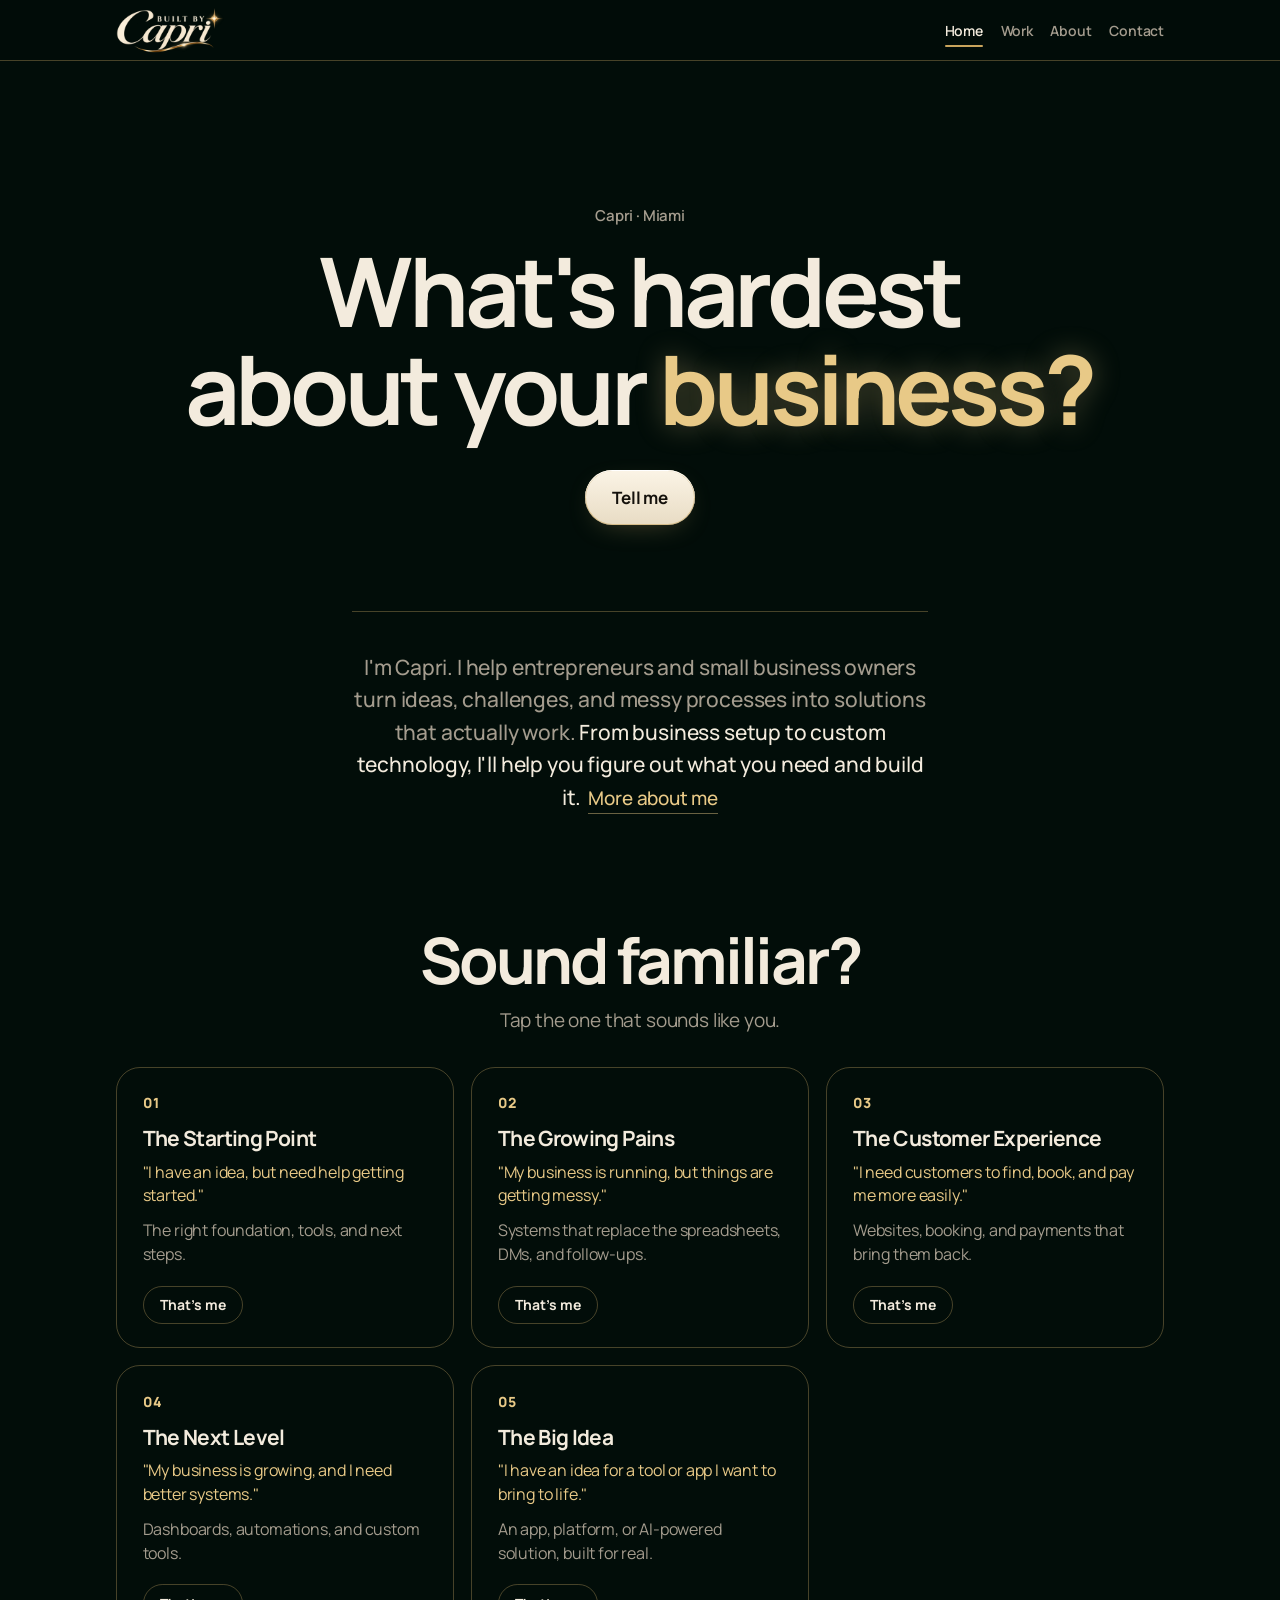
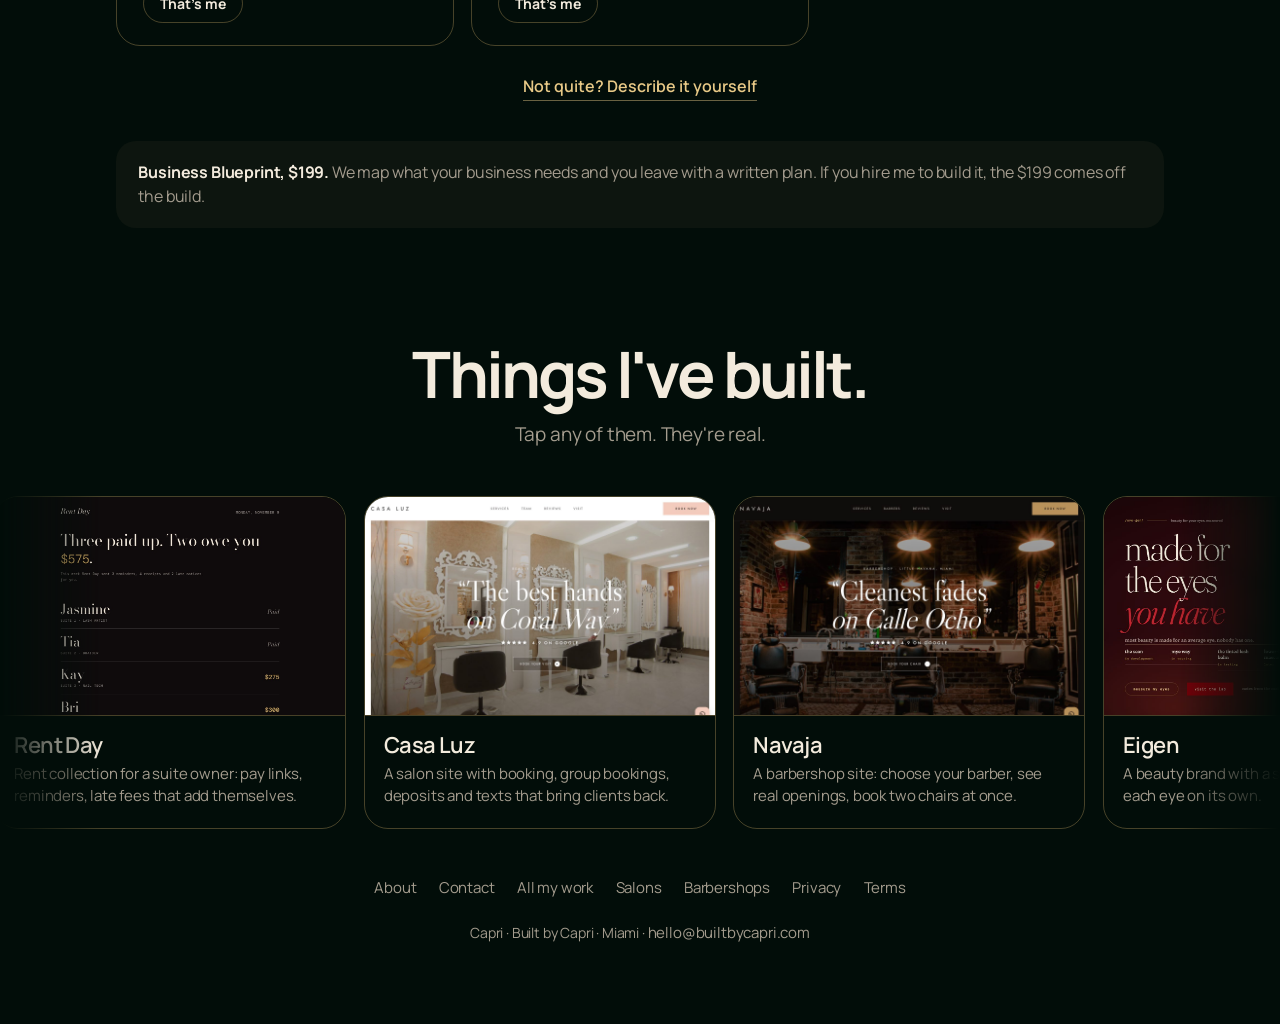
==== index.html @ 7afd90b2 "home: That's me scrolls to the plan" ====
<!doctype html>
<html lang="en">
<head>
<meta charset="utf-8">
<meta name="viewport" content="width=device-width, initial-scale=1">
<meta name="color-scheme" content="dark">
<title>Built by Capri · Websites, booking and business tools in Miami</title>
<meta name="description" content="Capri helps small businesses solve big problems, and builds the fix end to end: websites, online booking, payments and the tools behind them. Based in Miami.">
<link rel="canonical" href="https://builtbycapri.com/">
<meta property="og:type" content="website">
<meta property="og:site_name" content="Built by Capri">
<meta property="og:url" content="https://builtbycapri.com/">
<meta property="og:title" content="Built by Capri · Small business? Big problems?">
<meta property="og:description" content="Tell me what's hardest about running yours, and I'll build the thing that fixes it. Websites, booking, payments and tools, from Miami.">
<meta property="og:image" content="https://builtbycapri.com/og-emerald.png">
<meta property="og:image:width" content="1200">
<meta property="og:image:height" content="630">
<meta name="twitter:card" content="summary_large_image">
<script type="application/ld+json">
{
  "@context": "https://schema.org",
  "@type": "ProfessionalService",
  "name": "Built by Capri",
  "url": "https://builtbycapri.com/",
  "image": "https://builtbycapri.com/og-emerald.png",
  "description": "Capri helps small businesses solve big problems, and builds the fix end to end: websites, online booking, payments and the tools behind them. Based in Miami.",
  "email": "hello@builtbycapri.com",
  "areaServed": [{ "@type": "City", "name": "Miami" }, { "@type": "Country", "name": "United States" }],
  "address": { "@type": "PostalAddress", "addressLocality": "Miami", "addressRegion": "FL", "addressCountry": "US" },
  "founder": { "@type": "Person", "name": "Capri" },
  "knowsAbout": ["Website design", "Online booking", "Payments", "Business automation", "AI agents"],
  "sameAs": ["https://github.com/BuiltByCapri"]
}
</script>
<link rel="preconnect" href="https://fonts.googleapis.com">
<link rel="preconnect" href="https://fonts.gstatic.com" crossorigin>
<link rel="stylesheet" href="https://fonts.googleapis.com/css2?family=Manrope:wght@400;500;600;700;800&display=swap">
<style>
:root{
  --bg:#020D09; --card:transparent; --card2:transparent; --text:#F3EBDD; --dim:#A49C8E; --line:rgba(217,181,110,.32);
  --grad:linear-gradient(100deg,#C9A45C 0%,#E8C987 28%,#FFF4DA 50%,#E8C987 72%,#C9A45C 100%);
  --sans:"Manrope",system-ui,sans-serif;
  --ease:cubic-bezier(.16,1,.3,1);
}
*{box-sizing:border-box}
[hidden]{display:none!important}
html{background:var(--bg);scroll-behavior:smooth}
body{margin:0;background:var(--bg);color:var(--text);font:400 17px/1.5 var(--sans);letter-spacing:-.01em;overflow-x:hidden;-webkit-font-smoothing:antialiased}
.wrap{max-width:68rem;margin:0 auto;padding:0 20px}

/* Light that moves behind the hero and follows the pointer a little. */
.aura{position:fixed;inset:0;z-index:-1;pointer-events:none;overflow:hidden}
.aura i{position:absolute;width:60vmax;height:60vmax;border-radius:50%;filter:blur(90px);opacity:.38;animation:float 20s ease-in-out infinite alternate}
.aura i:nth-child(1){background:#0E6B47;left:-20vmax;top:-30vmax}
.aura i:nth-child(2){background:#1FA572;right:-25vmax;top:-10vmax;animation-delay:-7s;opacity:.22}
.aura i:nth-child(3){background:#0B4F37;left:20vmax;top:30vmax;animation-delay:-13s;opacity:.3}
@keyframes float{to{transform:translate(10vmax,8vmax) scale(1.15)}}

.top{position:sticky;top:0;z-index:10;background:rgba(2,13,9,.94);border-bottom:1px solid var(--line)}
.top .wrap{display:flex;justify-content:space-between;align-items:center;height:60px}
.brand{font:600 17px var(--sans);color:var(--text);text-decoration:none;letter-spacing:-.02em}
.brand img{display:block;height:46px;width:auto}
.mini{font:700 13px var(--sans);color:#14110C;background:#F3EBDD;padding:.4rem .9rem;border-radius:99px;text-decoration:none}

.hero{text-align:center;padding:clamp(4rem,14vw,9rem) 0 3rem}
.hero .eyebrow{font:600 15px var(--sans);color:var(--dim);margin:0 0 1rem}
.hero h1{font:700 clamp(44px,9vw,96px)/1.02 var(--sans);letter-spacing:-.045em;margin:0}
.grad{background:var(--grad);background-size:200% 100%;-webkit-background-clip:text;background-clip:text;color:transparent;animation:sheen 6s linear infinite}
@keyframes sheen{to{background-position:200% 0}}
.swap{display:inline-block;text-align:left;white-space:nowrap;vertical-align:bottom}
.swap span{display:inline-block;color:#E8C987;text-shadow:0 0 28px rgba(232,201,135,.35);animation:up .6s var(--ease) both}
.swap span.out{animation:away .35s ease both}
@keyframes up{from{opacity:0;transform:translateY(.35em)}}
@keyframes away{to{opacity:0;transform:translateY(-.3em)}}
.hero .lead{font:500 clamp(19px,2.6vw,24px)/1.4 var(--sans);color:var(--dim);max-width:36rem;margin:1.6rem auto 0;letter-spacing:-.015em}
.hero .lead b{color:var(--text);font-weight:600}

.ask{position:relative;max-width:44rem;margin:0 auto 4rem;background:var(--card);border:1px solid var(--line);border-radius:28px;padding:clamp(1.3rem,4vw,2.2rem);overflow:hidden}
.ask::before{content:"";position:absolute;inset:-1px;border-radius:28px;padding:1px;background:linear-gradient(180deg,rgba(217,181,110,.55),rgba(217,181,110,.05));-webkit-mask:linear-gradient(#000 0 0) content-box,linear-gradient(#000 0 0);-webkit-mask-composite:xor;mask-composite:exclude;opacity:.55;pointer-events:none}
.ask label{display:block;font:600 15px var(--sans);margin:0 0 .6rem}
textarea,input{width:100%;font:400 18px/1.45 var(--sans);color:var(--text);background:transparent;border:1px solid var(--line);border-radius:16px;padding:1rem 1.1rem;transition:border-color .25s,box-shadow .25s;letter-spacing:-.01em}
textarea{min-height:9rem;resize:vertical}
textarea::placeholder,input::placeholder{color:#5E625F}
textarea:focus,input:focus{outline:none;border-color:rgba(217,181,110,.6);box-shadow:0 0 0 4px rgba(217,181,110,.1)}
.two{display:grid;grid-template-columns:1fr 1fr;gap:.8rem;margin-top:.8rem}
.stage{width:100%;margin-top:.8rem;font:400 18px/1.45 var(--sans);color:var(--text);background:transparent;border:1px solid var(--line);border-radius:16px;padding:1rem 1.1rem;-webkit-appearance:none;appearance:none;background-image:linear-gradient(45deg,transparent 50%,#C9A45C 50%),linear-gradient(135deg,#C9A45C 50%,transparent 50%);background-position:calc(100% - 22px) 52%,calc(100% - 16px) 52%;background-size:6px 6px;background-repeat:no-repeat}
.stage:invalid,.stage.blank{color:#5E625F}
.stage option{background:#06140F;color:var(--text)}
.stage:focus{outline:none;border-color:rgba(217,181,110,.6);box-shadow:0 0 0 4px rgba(217,181,110,.1)}
.send{margin-top:1.2rem;display:flex;align-items:center;gap:1rem;flex-wrap:wrap}
.btn{position:relative;overflow:hidden;font:700 17px var(--sans);background:linear-gradient(180deg,#FBF4E6,#E8DCC4);color:#14110C;border:0;border-radius:99px;padding:1rem 1.7rem;cursor:pointer;text-decoration:none;display:inline-block;box-shadow:inset 0 1px 0 #fff,inset 0 0 0 1px rgba(201,164,92,.55),0 8px 30px -14px rgba(217,181,110,.45);transition:transform .3s var(--ease),box-shadow .3s}
.btn::after{content:"";position:absolute;top:0;bottom:0;width:40%;left:-60%;background:linear-gradient(100deg,transparent,rgba(255,255,255,.9),transparent);transform:skewX(-20deg);animation:glint 3.6s ease-in-out infinite}
@keyframes glint{0%,60%{left:-60%}100%{left:130%}}
.btn:hover{transform:scale(1.04);box-shadow:inset 0 1px 0 #fff,inset 0 0 0 1px rgba(201,164,92,.7),0 14px 44px -12px rgba(217,181,110,.6)}
.send small{color:var(--dim);font-size:14px}
.thanks{display:none}
.thanks.on{display:block;animation:up .7s var(--ease) both}
.thanks h2{font:700 clamp(32px,5vw,48px)/1.05 var(--sans);letter-spacing:-.04em;margin:0 0 .7rem}
.thanks p{margin:0 0 1.5rem;color:var(--dim)}

.sec{text-align:center;margin:0 0 2rem}
.sec h2{font:700 clamp(36px,6vw,64px)/1.05 var(--sans);letter-spacing:-.045em;margin:0}
.sec p{color:var(--dim);margin:.8rem 0 0;font-size:19px}

.reel{overflow-x:auto;overflow-y:hidden;padding:1rem 0 2rem;scrollbar-width:none;cursor:grab;-webkit-overflow-scrolling:touch;mask-image:linear-gradient(90deg,transparent,#000 8%,#000 92%,transparent)}
.reel::-webkit-scrollbar{display:none}
.reel.dragging{cursor:grabbing}
.reel.dragging .w{pointer-events:none}
.track{display:flex;gap:1.1rem;width:max-content;padding:0 20px}
.w img{-webkit-user-drag:none;user-select:none}
.w{--mx:50%;--my:50%;position:relative;width:min(80vw,22rem);flex:none;text-decoration:none;color:inherit;background:var(--card2);border:1px solid var(--line);border-radius:24px;overflow:hidden;transition:transform .5s var(--ease)}
.w::after{content:"";position:absolute;inset:0;background:radial-gradient(240px circle at var(--mx) var(--my),rgba(217,181,110,.14),transparent 60%);opacity:0;transition:opacity .3s;pointer-events:none}
@media (hover:hover){.w:hover{transform:scale(1.03)}.w:hover::after{opacity:1}}
.w img{display:block;border-bottom:1px solid var(--line);width:100%;aspect-ratio:16/10;object-fit:cover;object-position:top;background:rgba(0,0,0,.25)}
.w div{padding:1.1rem 1.2rem 1.3rem}
.w h3{font:600 22px/1.15 var(--sans);letter-spacing:-.025em;margin:0 0 .3rem}
.w p{margin:0;font-size:15px;color:var(--dim);line-height:1.45}

.what{text-align:center;color:var(--dim);font-size:17px;max-width:36rem;margin:1rem auto 0}
.svc{margin:7rem 0 0;scroll-margin-top:84px}
#plan,#sheet{scroll-margin-top:84px}
.grid{display:grid;grid-template-columns:1fr 1fr;gap:1.1rem}
.s{border:1px solid var(--line);border-radius:24px;padding:1.6rem 1.6rem 1.4rem;display:flex;flex-direction:column}
.s h3{font:700 26px/1.1 var(--sans);letter-spacing:-.03em;margin:0}
.s .tag{color:#E8C987;margin:.4rem 0 1.1rem;font-size:16px}
.s ul{list-style:none;margin:0 0 1.4rem;padding:0;color:var(--dim);font-size:16px}
.s li{padding:.32rem 0 .32rem 1.1rem;position:relative}
.s li::before{content:"";position:absolute;left:0;top:.95em;width:5px;height:5px;border-radius:50%;background:#C9A45C}
.s dl{margin:auto 0 0;border-top:1px solid var(--line);padding-top:1rem}
.s dl div{display:flex;justify-content:space-between;gap:1rem;padding:.2rem 0}
.s dt{color:var(--dim);font-size:15px}
.s dd{margin:0;font-weight:700;color:var(--text);white-space:nowrap}
.extra{display:grid;grid-template-columns:1fr;gap:1.1rem;margin-top:1.1rem}
.extra p{margin:0;color:var(--dim);font-size:16px;padding:1.2rem 1.4rem;border-radius:20px;background:rgba(217,181,110,.05)}
.extra b{color:var(--text)}
.s{transition:border-color .5s,box-shadow .5s,transform .5s var(--ease)}
.s.lit{border-color:rgba(232,201,135,.85);box-shadow:0 0 0 1px rgba(232,201,135,.35),0 18px 60px -30px rgba(232,201,135,.55)}

.plan{display:grid;grid-template-columns:1fr;gap:1.1rem;align-items:start;max-width:38rem;margin:1.4rem auto 0}
.plan.both{grid-template-columns:1.15fr 1fr;max-width:none}
.diy{display:block;margin:1.6rem auto 0;font:600 16px var(--sans);color:#E8C987;background:none;border:0;border-bottom:1px solid rgba(232,201,135,.45);padding:.2rem 0;cursor:pointer}
.diy[hidden]{display:none}
.pick-h{margin:0 0 .9rem;color:var(--dim);font-size:15px}
.sheet{animation:up .5s var(--ease) both}
.pick{border:1px solid var(--line);border-radius:24px;padding:1.4rem}
.chips{display:flex;flex-wrap:wrap;gap:.55rem}
.chip{font:500 15px/1.3 var(--sans);color:var(--text);background:transparent;border:1px solid var(--line);border-radius:99px;padding:.6rem 1rem;cursor:pointer;text-align:left;transition:background .25s,border-color .25s,color .25s,transform .3s var(--ease)}
.chip:active{transform:scale(.95)}
@media (hover:hover){.chip:hover{border-color:rgba(232,201,135,.7)}}
.chip.on{background:linear-gradient(180deg,#FBF4E6,#E8DCC4);color:#14110C;border-color:transparent;animation:pop .45s var(--ease)}
.chip.own-chip{border-style:dashed}
.chip.own-chip.on{border-style:solid}
@keyframes pop{40%{transform:scale(1.08)}}
.own{display:flex;gap:.5rem;margin-top:1.1rem}
.own input{flex:1;font-size:16px;padding:.8rem 1rem;border-radius:99px}
.own button{font:700 15px var(--sans);color:#14110C;background:#E8C987;border:0;border-radius:99px;padding:0 1.2rem;cursor:pointer}
.sheet{position:sticky;top:72px;border:1px solid rgba(232,201,135,.55);border-radius:24px;padding:1.4rem 1.4rem 1.5rem;background:rgba(217,181,110,.04)}
.sheet-h{font:700 13px var(--sans);letter-spacing:.12em;text-transform:uppercase;color:#E8C987;margin:0 0 .8rem}
#rows{list-style:none;margin:0;padding:0;min-height:3rem}
#rows li{display:flex;justify-content:space-between;gap:1rem;padding:.65rem 0;border-bottom:1px solid rgba(217,181,110,.16);animation:slide .5s var(--ease) both}
#rows li span{color:var(--text);font-size:16px}
#rows li small{display:block;color:var(--dim);font-size:13px;margin-top:.1rem}
#rows li b{white-space:nowrap;font-weight:700}
#rows li b s{color:var(--dim);font-weight:500;margin-right:.45rem}
.deal{display:inline-block;margin-left:.5rem;font:800 10px var(--sans);letter-spacing:.1em;text-transform:uppercase;font-style:normal;color:#14110C;background:#E8C987;border-radius:99px;padding:.2rem .5rem;vertical-align:2px}
#rows li.empty{color:var(--dim);border:0;font-size:15px;animation:none}
@keyframes slide{from{opacity:0;transform:translateX(16px)}}
.total{display:flex;justify-content:space-between;align-items:baseline;margin:1.1rem 0 .3rem}
.total span{color:var(--dim)}
.total b{font:800 clamp(34px,5vw,46px)/1 var(--sans);letter-spacing:-.04em;color:#E8C987;text-shadow:0 0 28px rgba(232,201,135,.3)}
.care{color:var(--dim);font-size:14px;margin:0 0 .5rem;min-height:1.2em}
.fine{color:#7E7A70;font-size:13px;line-height:1.45;margin:0 0 1.2rem}
.total span{max-width:9rem;line-height:1.3}
.sheet .btn{width:100%}
.sheet .btn:disabled{opacity:.35;cursor:default;transform:none}
.sheet .btn:disabled::after{display:none}
.kicker{font:700 13px var(--sans);letter-spacing:.14em;text-transform:uppercase;color:#E8C987;margin:0 0 .9rem}
.sheet .ask{border:0;border-radius:0;padding:0;margin:1.2rem 0 0;background:none;max-width:none;overflow:visible;animation:up .6s var(--ease) both}
.sheet .ask::before{display:none}
.sheet .ask input,.sheet .ask .stage,.sheet .ask textarea{font-size:16px;padding:.8rem 1rem;border-radius:14px}
.sheet .ask .two{margin-top:.6rem}
.sheet .ask .stage{margin-top:.6rem}
.sheet .ask textarea{min-height:5rem;margin-top:.6rem}
.sheet .ask .btn{width:100%;margin-top:1rem}
.sheet .ask small{display:block;text-align:center;color:var(--dim);font-size:13px;margin-top:.6rem}
.ask-h{font:600 16px var(--sans);margin:0}
.sheet .thanks h2{font-size:clamp(28px,4vw,36px)}
.sheet .thanks .btn{width:auto}
.grid{grid-template-columns:repeat(auto-fit,minmax(17rem,1fr))}
.s .n{font:800 14px var(--sans);letter-spacing:.1em;color:#E8C987;margin-bottom:.8rem}
.s h3{font-size:21px;line-height:1.25;margin:0 0 .6rem}
.s > p{margin:0;color:var(--dim);font-size:16px}
@media (max-width:760px){.grid,.extra,.plan,.plan.both{grid-template-columns:1fr}.sheet{position:static}}
/* Nav */
.topnav{gap:1.3rem}
.topnav a{position:relative;padding:.3rem 0}
.topnav a[aria-current]{color:var(--text)!important}
.topnav a[aria-current]::after{content:"";position:absolute;left:0;right:0;bottom:-.15rem;height:2px;border-radius:2px;background:#C9A45C}
@media (max-width:560px){.topnav{gap:1rem}.topnav a[href="/"]{display:none}}

/* Situation cards */
.s .q{color:#E8C987;font-size:16px;line-height:1.45;margin:0 0 .7rem}
.me-btn{margin-top:auto;align-self:flex-start;font:700 14px var(--sans);color:var(--text);background:transparent;border:1px solid var(--line);border-radius:99px;padding:.55rem 1rem;cursor:pointer;transition:background .25s,color .25s,border-color .25s}
.s > p:not(.q){margin-bottom:1.2rem}
@media (hover:hover){.me-btn:hover{border-color:rgba(232,201,135,.75)}}
.s.lit .me-btn{background:linear-gradient(180deg,#FBF4E6,#E8DCC4);color:#14110C;border-color:transparent}
.s.lit .me-btn::before{content:"\2713  "}
@media (max-width:760px){
}

/* Phones: a tight stack */
@media (max-width:760px){
  #cards{gap:.6rem}
  #cards .s{padding:1rem 1.1rem;border-radius:18px;display:grid;grid-template-columns:auto 1fr;column-gap:.7rem;align-items:baseline}
  #cards .s .n{margin:0;font-size:12px}
  #cards .s h3{font-size:18px;margin:0}
  #cards .s .q{grid-column:1/-1;font-size:15px;margin:.4rem 0 .2rem}
  #cards .s > p:not(.q){grid-column:1/-1;font-size:14px;margin:0 0 .7rem}
  #cards .me-btn{grid-column:1/-1;justify-self:start;font-size:13px;padding:.4rem .85rem}
}


/* Phones: three projects stacked instead of the moving reel */
.mwork{display:none}
@media (max-width:760px){
  .reel,.built{display:none}
  .mwork{display:none}
  .extra{margin-bottom:3rem}
  .mw{display:grid;grid-template-columns:96px 1fr;gap:.9rem;align-items:center;text-decoration:none;color:inherit;border:1px solid var(--line);border-radius:18px;padding:.6rem}
  .mw img{width:96px;height:72px;object-fit:cover;object-position:top;border-radius:12px;display:block}
  .mw h3{font:700 17px var(--sans);margin:0 0 .15rem}
  .mw p{margin:0;color:var(--dim);font-size:14px;line-height:1.4}
  .allwork{justify-self:center;margin-top:.6rem;color:#E8C987;text-decoration:none;font-weight:600;border-bottom:1px solid rgba(232,201,135,.45)}
}

/* Mobile: the plan follows you */
.planbar{position:fixed;left:20px;right:20px;bottom:calc(20px + env(safe-area-inset-bottom));z-index:20;display:flex;align-items:center;gap:.8rem;padding:.75rem .8rem .75rem 1.3rem;border-radius:99px;text-decoration:none;color:#14110C;background:linear-gradient(180deg,#FBF4E6,#E8DCC4);box-shadow:0 12px 40px -10px rgba(0,0,0,.7),0 0 0 1px rgba(201,164,92,.6);animation:up .45s var(--ease) both}
.planbar span{font:600 14px var(--sans)}
.planbar b{font:800 18px var(--sans);margin-left:auto}
.planbar em{font:700 13px var(--sans);font-style:normal;background:#14110C;color:#F3EBDD;border-radius:99px;padding:.35rem .8rem}
@media (min-width:761px){.planbar{display:none!important}}
@media (max-width:760px){.foot{padding-bottom:7rem}}

.me{text-align:center;font:500 clamp(18px,2.2vw,21px)/1.55 var(--sans);color:var(--dim);max-width:36rem;margin:2rem auto 0;padding-top:2.4rem;border-top:1px solid var(--line)}
.me span{color:var(--text)}
.me .more{display:inline-block;margin-left:.2rem;color:#E8C987;text-decoration:none;border-bottom:1px solid rgba(232,201,135,.45);font-size:.9em}
.hero-cta{margin-top:2rem}
.topnav{display:flex;align-items:center;gap:1.1rem}
.topnav a:not(.mini){color:var(--dim);text-decoration:none;font:600 14px var(--sans)}
@media (hover:hover){.topnav a:not(.mini):hover{color:#E8C987}}
.built{margin-top:7rem}
.close{text-align:center;padding:7rem 0 3rem}
.foot{text-align:center;padding:1rem 0 5rem}
.close .big{font:700 clamp(40px,8vw,88px)/1.02 var(--sans);letter-spacing:-.05em;margin:0 0 1.4rem}
.close .sub{font:500 clamp(19px,2.4vw,22px)/1.45 var(--sans);color:var(--dim);max-width:30rem;margin:0 auto 2.2rem}
.links{display:flex;gap:1.4rem;justify-content:center;flex-wrap:wrap;margin-top:0}
.links a,.foot small a{color:var(--dim);text-decoration:none;font-size:15px}
.links a:hover,.foot small a:hover{color:#E8C987}
.foot small{display:block;color:var(--dim);margin-top:1.4rem;font-size:14px}

/* Things fade up as you reach them. */
.reveal{opacity:0;transform:translateY(40px) scale(.98);transition:opacity 1s var(--ease),transform 1s var(--ease)}
.reveal.seen{opacity:1;transform:none}

@media (max-width:560px){.two{grid-template-columns:1fr}.swap{text-align:center}}
@media (prefers-reduced-motion:reduce){*{animation:none!important;transition:none!important}.reveal{opacity:1;transform:none}}
</style>
<script defer src="/_vercel/insights/script.js"></script>
</head>
<body>
<div class="aura" aria-hidden="true"><i></i><i></i><i></i></div>

<header class="top"><div class="wrap">
  <a class="brand" href="https://builtbycapri.com"><img src="/builtbycapri-logo.png" alt="Built by Capri" width="300" height="128"></a>
  <nav class="topnav"><a href="/" aria-current="page">Home</a><a href="/work/">Work</a><a href="/about/">About</a><a href="/contact/">Contact</a></nav>
</div></header>

<div class="wrap">
  <section class="hero">
    <p class="eyebrow reveal">Capri · Miami</p>
    <h1 class="reveal">What's hardest<br>about your <span class="swap" id="swap"><span>business?</span></span></h1>
    <a class="btn reveal hero-cta" href="#plan">Tell me</a>
  </section>

  <p class="me reveal">I'm Capri. I help entrepreneurs and small business owners turn ideas, challenges, and messy processes into solutions that actually work. <span>From business setup to custom technology, I'll help you figure out what you need and build it.</span> <a class="more" href="/about/">More about me</a></p>

  <section class="svc" id="plan">
    <div class="sec reveal"><h2>Sound familiar?</h2><p>Tap the one that sounds like you.</p></div>
    <div class="grid" id="cards">
      <div class="s reveal" data-line="start"><span class="n">01</span><h3>The Starting Point</h3><p class="q">"I have an idea, but need help getting started."</p><p>The right foundation, tools, and next steps.</p><button type="button" class="me-btn" data-chip="I'm just starting out" data-line="start">That's me</button></div>
      <div class="s reveal" data-line="manual"><span class="n">02</span><h3>The Growing Pains</h3><p class="q">"My business is running, but things are getting messy."</p><p>Systems that replace the spreadsheets, DMs, and follow-ups.</p><button type="button" class="me-btn" data-chip="I do the same tasks every day" data-line="manual">That's me</button></div>
      <div class="s reveal" data-line="customers"><span class="n">03</span><h3>The Customer Experience</h3><p class="q">"I need customers to find, book, and pay me more easily."</p><p>Websites, booking, and payments that bring them back.</p><button type="button" class="me-btn" data-chip="I take bookings in my DMs" data-line="customers">That's me</button></div>
      <div class="s reveal" data-line="grow"><span class="n">04</span><h3>The Next Level</h3><p class="q">"My business is growing, and I need better systems."</p><p>Dashboards, automations, and custom tools.</p><button type="button" class="me-btn" data-chip="It's all in my head or a spreadsheet" data-line="grow">That's me</button></div>
      <div class="s reveal" data-line="idea"><span class="n">05</span><h3>The Big Idea</h3><p class="q">"I have an idea for a tool or app I want to bring to life."</p><p>An app, platform, or AI-powered solution, built for real.</p><button type="button" class="me-btn" data-chip="I have an idea for an app" data-line="idea">That's me</button></div>
    </div>
    <button type="button" class="diy reveal" id="diy">Not quite? Describe it yourself</button>
    <div class="plan" id="planBox">
      <div class="pick" id="pick" hidden>
        <p class="pick-h">Tap anything that sounds like you, or type it.</p>
        <div class="chips" id="chips">
          <button type="button" class="chip" data-k="booking" data-line="customers">I take bookings in my DMs</button>
          <button type="button" class="chip" data-k="auto" data-line="manual">I chase people to pay me</button>
          <button type="button" class="chip" data-k="site" data-line="customers">I don't have a website</button>
          <button type="button" class="chip" data-k="site" data-line="customers">My website looks dated</button>
          <button type="button" class="chip" data-k="launch" data-line="start">I'm just starting out</button>
          <button type="button" class="chip" data-k="auto" data-line="manual">I do the same tasks every day</button>
          <button type="button" class="chip" data-k="auto" data-line="customers">Clients don't come back</button>
          <button type="button" class="chip" data-k="tool" data-line="grow">It's all in my head or a spreadsheet</button>
          <button type="button" class="chip" data-k="fund" data-line="grow">I want business funding</button>
          <button type="button" class="chip" data-k="tool" data-line="idea">I have an idea for an app</button>
        </div>
        <form class="own" id="own" autocomplete="off">
          <input id="ownText" placeholder="Or type it: &quot;my shop has no way to order online&quot;" aria-label="Describe your problem">
          <button type="submit" aria-label="Add">Add</button>
        </form>
      </div>
      <div class="sheet" id="sheet" aria-live="polite" hidden>
        <p class="sheet-h">Your plan</p>
        <ul id="rows"><li class="empty">Tap anything and watch your plan come together.</li></ul>
        <div class="total"><span>Estimated starting investment</span><b id="sum">$0</b></div>
        <p class="care" id="care"></p>
        <p class="fine">Prices are starting points. Your final proposal may bundle these together based on your scope.</p>
        <button type="button" class="btn" id="sendPlan" disabled>Send my plan to Capri</button>
        <form class="ask" id="ask" hidden>
          <div id="askBody">
            <p class="ask-h">Where should I send it?</p>
            <input name="company_site" tabindex="-1" autocomplete="off" aria-hidden="true" style="position:absolute;left:-9999px;width:1px;height:1px;opacity:0">
            <div class="two">
              <input name="name" placeholder="Your name" required autocomplete="name" aria-label="Your name">
              <input name="business" placeholder="Business name" autocomplete="organization" aria-label="Business name">
            </div>
            <div class="two">
              <input name="email" type="email" placeholder="Email" autocomplete="email" aria-label="Email">
              <input name="phone" type="tel" placeholder="Phone" autocomplete="tel" aria-label="Phone">
            </div>
            <select name="stage" aria-label="Business stage" class="stage">
              <option value="">Where's your business at?</option>
              <option>Just an idea</option>
              <option>Getting started</option>
              <option>Up and running</option>
              <option>Growing or expanding</option>
            </select>
            <textarea id="hard" name="project" placeholder="Anything else I should know? (optional)" aria-label="Anything else"></textarea>
            <button class="btn" type="submit">Send it to Capri</button>
            <small id="note">I read every one myself.</small>
          </div>
          <div class="thanks" id="thanks" aria-live="polite">
            <h2>Got it, <span class="grad" id="who">friend</span>.</h2>
            <p>I'll get back to you within a day. Want to talk sooner? Grab a time on my calendar.</p>
            <a class="btn" href="https://calendly.com/hello-builtbycapri/30min" target="_blank" rel="noreferrer">Book a call</a>
          </div>
        </form>
      </div>
    </div>

    <div class="extra reveal">
      <p><b>Business Blueprint, $199.</b> We map what your business needs and you leave with a written plan. If you hire me to build it, the $199 comes off the build.</p>
    </div>
  </section>

  <div class="sec reveal built"><h2>Things I've built.</h2><p>Tap any of them. They're real.</p></div>
</div>

<div class="reel reveal" tabindex="0" aria-label="Work"><div class="track" id="track">
    <a class="w" href="https://rent-day-demo.vercel.app" target="_blank" rel="noreferrer"><img src="/work/rentday.jpg" alt="Rent Day" loading="lazy"><div><h3>Rent Day</h3><p>Rent collection for a suite owner: pay links, reminders, late fees that add themselves.</p></div></a>
    <a class="w" href="https://builtbycapri.com/salons/" target="_blank" rel="noreferrer"><img src="/work/casaluz.jpg" alt="Casa Luz" loading="lazy"><div><h3>Casa Luz</h3><p>A salon site with booking, group bookings, deposits and texts that bring clients back.</p></div></a>
    <a class="w" href="https://builtbycapri.com/barbershops/" target="_blank" rel="noreferrer"><img src="/work/navaja.jpg" alt="Navaja" loading="lazy"><div><h3>Navaja</h3><p>A barbershop site: choose your barber, see real openings, book two chairs at once.</p></div></a>
    <a class="w" href="https://eigen.beauty" target="_blank" rel="noreferrer"><img src="/work/eigen.jpg" alt="Eigen" loading="lazy"><div><h3>Eigen</h3><p>A beauty brand with a scan that measures each eye on its own.</p></div></a>
    <a class="w" href="/work/" target="_blank" rel="noreferrer"><img src="/work/aria.jpg" alt="Aria" loading="lazy"><div><h3>Aria</h3><p>An executive assistant agent, with a person making the judgment calls.</p></div></a>
    <a class="w" href="https://wondersaurs.com" target="_blank" rel="noreferrer"><img src="/work/wondersaurs.jpg" alt="Wondersaurs" loading="lazy"><div><h3>Wondersaurs</h3><p>A storybook site for a children's author.</p></div></a>
    <a class="w" href="/work/" target="_blank" rel="noreferrer"><img src="/work/plays.jpg" alt="My Plays" loading="lazy"><div><h3>My Plays</h3><p>A trading dashboard that says plainly when there's no trade.</p></div></a>
    <a class="w" href="/work/" target="_blank" rel="noreferrer"><img src="/work/hablamos.jpg" alt="Hablamos" loading="lazy"><div><h3>Hablamos</h3><p>A Spanish practice app, built with my tutor.</p></div></a>
    <a class="w" href="https://rent-day-demo.vercel.app" target="_blank" rel="noreferrer" aria-hidden="true" tabindex="-1"><img src="/work/rentday.jpg" alt="" loading="lazy"><div><h3>Rent Day</h3><p>Rent collection for a suite owner: pay links, reminders, late fees that add themselves.</p></div></a>
    <a class="w" href="https://builtbycapri.com/salons/" target="_blank" rel="noreferrer" aria-hidden="true" tabindex="-1"><img src="/work/casaluz.jpg" alt="" loading="lazy"><div><h3>Casa Luz</h3><p>A salon site with booking, group bookings, deposits and texts that bring clients back.</p></div></a>
    <a class="w" href="https://builtbycapri.com/barbershops/" target="_blank" rel="noreferrer" aria-hidden="true" tabindex="-1"><img src="/work/navaja.jpg" alt="" loading="lazy"><div><h3>Navaja</h3><p>A barbershop site: choose your barber, see real openings, book two chairs at once.</p></div></a>
    <a class="w" href="https://eigen.beauty" target="_blank" rel="noreferrer" aria-hidden="true" tabindex="-1"><img src="/work/eigen.jpg" alt="" loading="lazy"><div><h3>Eigen</h3><p>A beauty brand with a scan that measures each eye on its own.</p></div></a>
    <a class="w" href="/work/" target="_blank" rel="noreferrer" aria-hidden="true" tabindex="-1"><img src="/work/aria.jpg" alt="" loading="lazy"><div><h3>Aria</h3><p>An executive assistant agent, with a person making the judgment calls.</p></div></a>
    <a class="w" href="https://wondersaurs.com" target="_blank" rel="noreferrer" aria-hidden="true" tabindex="-1"><img src="/work/wondersaurs.jpg" alt="" loading="lazy"><div><h3>Wondersaurs</h3><p>A storybook site for a children's author.</p></div></a>
    <a class="w" href="/work/" target="_blank" rel="noreferrer" aria-hidden="true" tabindex="-1"><img src="/work/plays.jpg" alt="" loading="lazy"><div><h3>My Plays</h3><p>A trading dashboard that says plainly when there's no trade.</p></div></a>
    <a class="w" href="/work/" target="_blank" rel="noreferrer" aria-hidden="true" tabindex="-1"><img src="/work/hablamos.jpg" alt="" loading="lazy"><div><h3>Hablamos</h3><p>A Spanish practice app, built with my tutor.</p></div></a>
  </div></div>

<div class="wrap mwork">
  <a class="mw" href="https://rent-day-demo.vercel.app" target="_blank" rel="noreferrer"><img src="/work/rentday.jpg" alt="Rent Day" loading="lazy"><div><h3>Rent Day</h3><p>Pay links, reminders and late fees for a suite owner.</p></div></a>
  <a class="mw" href="/salons/"><img src="/work/casaluz.jpg" alt="Casa Luz" loading="lazy"><div><h3>Casa Luz</h3><p>A salon site with booking, deposits and texts.</p></div></a>
  <a class="mw" href="https://eigen.beauty" target="_blank" rel="noreferrer"><img src="/work/eigen.jpg" alt="Eigen" loading="lazy"><div><h3>Eigen</h3><p>A beauty brand with a scan for each eye.</p></div></a>
  <a class="allwork" href="/work/">See all my work</a>
</div>

<div class="wrap">

  <a class="planbar" id="planbar" href="#plan" hidden><span>Your plan</span><b id="barSum">$0</b><em>View</em></a>

  <footer class="foot">
    <nav class="links"><a href="/about/">About</a><a href="/contact/">Contact</a><a href="/work/">All my work</a><a href="/salons/">Salons</a><a href="/barbershops/">Barbershops</a><a href="/privacy/">Privacy</a><a href="/tos/">Terms</a></nav>
    <small>Capri · Built by Capri · Miami · <a href="mailto:hello@builtbycapri.com">hello@builtbycapri.com</a></small>
  </footer>
</div>

<script>
const words = ["business?", "salon?", "startup?", "shop?", "brand?", "team?"];
const swap = document.getElementById("swap");
// Hold the slot at the widest word, so the headline never reflows as the word changes.
function holdWidth() {
  swap.style.width = "";
  const probe = document.createElement("span");
  probe.style.cssText = "position:absolute;visibility:hidden;white-space:nowrap";
  swap.append(probe);
  let w = 0;
  for (const word of words) { probe.textContent = word; w = Math.max(w, probe.getBoundingClientRect().width); }
  probe.remove();
  swap.style.width = Math.ceil(w) + 2 + "px";
}
holdWidth();
document.fonts?.ready.then(holdWidth);
addEventListener("resize", holdWidth);
let wi = 0;
setInterval(() => {
  swap.firstElementChild.classList.add("out");
  setTimeout(() => { wi = (wi + 1) % words.length; swap.innerHTML = `<span>${words[wi]}</span>`; }, 330);
}, 2400);

// The placeholder types out real problems, so the box never stares back blank.
const ideas = [
  "I chase clients for deposits every week...",
  "No-shows are eating my Saturdays...",
  "My team does everything in spreadsheets...",
  "I need an app built and don't know where to start...",
  "I want an AI assistant answering my DMs...",
];
const ta = document.getElementById("hard");
const typeBox = document.getElementById("ownText");
let ii = 0, ci = 0, del = false;
(function type() {
  if (document.activeElement === typeBox || typeBox.value) { typeBox.placeholder = "Type it in your own words"; return setTimeout(type, 600); }
  const s = ideas[ii];
  ci += del ? -1 : 1;
  typeBox.placeholder = s.slice(0, ci);
  if (!del && ci === s.length) { del = true; return setTimeout(type, 1600); }
  if (del && ci === 0) { del = false; ii = (ii + 1) % ideas.length; }
  setTimeout(type, del ? 22 : 45);
})();

const track = document.getElementById("track");
// A soft light follows the pointer across each card.
track.addEventListener("pointermove", (e) => {
  const w = e.target.closest(".w"); if (!w) return;
  const b = w.getBoundingClientRect();
  w.style.setProperty("--mx", e.clientX - b.left + "px");
  w.style.setProperty("--my", e.clientY - b.top + "px");
});

const io = new IntersectionObserver((es) => es.forEach((e) => { if (e.isIntersecting) { e.target.classList.add("seen"); io.unobserve(e.target); } }), { threshold: .15 });
// The reel drifts on its own, and anyone can swipe, scroll or drag it. It pauses while they do,
// picks back up a few seconds later, and loops because the cards are listed twice.
(() => {
  const reel = document.querySelector(".reel");
  const still = matchMedia("(prefers-reduced-motion: reduce)").matches;
  let held = false, idleUntil = 0, pos = 0, last = performance.now();
  const half = () => track.scrollWidth / 2;
  const touch = () => { idleUntil = performance.now() + 3000; };
  const wrap = () => {
    if (reel.scrollLeft >= half()) reel.scrollLeft -= half();
    else if (reel.scrollLeft <= 0) reel.scrollLeft += half();
  };
  function tick(t) {
    const dt = Math.min(64, t - last); last = t;
    if (!still && !held && t > idleUntil && !(matchMedia("(hover: hover)").matches && reel.matches(":hover"))) {
      pos += dt * 0.03;
      if (pos >= 1) { reel.scrollLeft += Math.floor(pos); pos -= Math.floor(pos); wrap(); }
    }
    requestAnimationFrame(tick);
  }
  reel.addEventListener("scroll", () => { if (held || performance.now() < idleUntil) wrap(); }, { passive: true });
  ["wheel", "touchstart", "touchmove", "keydown"].forEach((e) => reel.addEventListener(e, touch, { passive: true }));
  reel.addEventListener("touchend", touch, { passive: true });

  // Mouse drag on a computer. A real drag never counts as a click on the card underneath.
  let startX = 0, startLeft = 0, moved = false;
  reel.addEventListener("pointerdown", (e) => {
    if (e.pointerType !== "mouse") return;
    held = true; moved = false; startX = e.clientX; startLeft = reel.scrollLeft;
  });
  addEventListener("pointermove", (e) => {
    if (!held || e.pointerType !== "mouse") return;
    const dx = e.clientX - startX;
    if (Math.abs(dx) > 5) { moved = true; reel.classList.add("dragging"); }
    if (moved) { reel.scrollLeft = startLeft - dx; wrap(); }
  });
  addEventListener("pointerup", () => { if (!held) return; held = false; reel.classList.remove("dragging"); touch(); });
  reel.addEventListener("click", (e) => { if (moved) { e.preventDefault(); moved = false; } }, true);

  requestAnimationFrame(() => { reel.scrollLeft = 1; requestAnimationFrame(tick); });
})();

document.querySelectorAll(".reveal").forEach((el, i) => { el.style.transitionDelay = (el.closest(".hero") ? i * 120 : 0) + "ms"; io.observe(el); });

// "Tell me yours" lands on the plan builder, clear of the header.
document.querySelectorAll('a[href="#plan"]').forEach((l) => l.onclick = (e) => {
  e.preventDefault();
  document.getElementById("plan").scrollIntoView({ behavior: "smooth", block: "start" });
});

// The plan builder: each problem maps to a service, the sheet adds them up,
// and the matching service cards below light up.
const SVC = {
  launch:  { name: "Launch package", note: "Includes your website, plus domain, email and setup", price: 1250, was: 1800, deal: "Launch deal", line: ["start"] },
  site:    { name: "Website", note: "Designed and built for you", price: 1500, line: ["customers"] },
  booking: { name: "Website with booking or payments", note: "Clients book and pay without the DMs", price: 2500, line: ["customers"] },
  auto:    { name: "Automation", note: "Reminders, follow-ups, payment links", price: 500, line: ["manual"] },
  tool:    { name: "Custom app or tool", note: "Bigger builds are scoped with you", price: 3000, line: ["grow", "idea"] },
  fund:    { name: "Funding Ready setup", note: "Business credit and lender-ready records", price: 0, talk: true, line: ["grow"] },
  blue:    { name: "Business Blueprint", note: "We figure it out together", price: 199, line: [] },
};
// Typed problems are matched on plain words. Anything unmatched becomes a Blueprint.
const WORDS = [
  [/book|appoint|schedul|dm|calendar|reserv/i, "booking"],
  [/order|sell|shop online|checkout|store|pay online|deposit/i, "booking"],
  [/start|launch|idea|new business|llc|ein|form/i, "launch"],
  [/website|site|online|google|found|find me|dated|old/i, "site"],
  [/chase|remind|late|invoice|follow|repeat|manual|same|every day|text|come back|retain/i, "auto"],
  [/spreadsheet|track|head|dashboard|app|portal|system|inventory|staff|report/i, "tool"],
  [/fund|loan|credit|capital|lender|money to grow|grant/i, "fund"],
];
const chipsEl = document.getElementById("chips"), rowsEl = document.getElementById("rows"), sumEl = document.getElementById("sum"),
      careEl = document.getElementById("care"), sendBtn = document.getElementById("sendPlan");
let shown = 0;

function picked() {
  const on = [...chipsEl.querySelectorAll(".chip.on")];
  const keys = new Set(on.flatMap((c) => c.dataset.k.split(",")));
  // Booking and the launch package both include a website, so a plain website drops out.
  if (keys.has("booking") || keys.has("launch")) keys.delete("site");
  if (keys.size > 1) keys.delete("blue");
  return { on, keys: [...keys] };
}
function countTo(to) {
  const from = shown, t0 = performance.now();
  const step = (t) => {
    const p = Math.min(1, (t - t0) / 700), v = Math.round(from + (to - from) * (1 - Math.pow(1 - p, 3)));
    sumEl.textContent = "$" + v.toLocaleString(); if (p < 1) requestAnimationFrame(step); else shown = to;
  };
  requestAnimationFrame(step);
}
function render() {
  const { keys } = picked();
  const have = new Set([...rowsEl.querySelectorAll("li[data-k]")].map((li) => li.dataset.k));
  rowsEl.querySelectorAll("li").forEach((li) => { if (!keys.includes(li.dataset.k)) li.remove(); });
  keys.forEach((k) => {
    if (have.has(k)) return;
    const s = SVC[k], li = document.createElement("li");
    li.dataset.k = k;
    li.innerHTML = `<div><span>${s.name}${s.deal ? `<em class="deal">${s.deal}</em>` : ""}</span><small>${s.note}</small></div><b>${s.was ? `<s>$${s.was.toLocaleString()}</s>` : ""}${s.talk ? "Let's talk" : "from $" + s.price.toLocaleString()}</b>`;
    rowsEl.append(li);
  });
  if (!keys.length) rowsEl.innerHTML = '<li class="empty">Tap anything and watch your plan come together.</li>';
  countTo(keys.reduce((n, k) => n + SVC[k].price, 0));
  const needsCare = keys.some((k) => k !== "fund" && k !== "blue");
  careEl.textContent = needsCare ? (keys.includes("tool") ? "Plus a care plan from $150 a month to keep it running." : "Plus a care plan from $100 a month to keep it running.") : "";
  sendBtn.disabled = !keys.length;
  const lines = new Set(picked().on.flatMap((c) => c.dataset.line ? [c.dataset.line] : c.dataset.k.split(",").flatMap((k) => SVC[k].line)));
  document.querySelectorAll(".s[data-line]").forEach((c) => c.classList.toggle("lit", lines.has(c.dataset.line)));
  if (!keys.length) closeForm();
  sheetEl.hidden = !keys.length && pickEl.hidden;
  if (typeof syncBar === "function") syncBar();
}
const pickEl = document.getElementById("pick"), sheetEl = document.getElementById("sheet"), planBox = document.getElementById("planBox");
document.getElementById("diy").onclick = (e) => {
  pickEl.hidden = false; e.currentTarget.hidden = true; planBox.classList.add("both"); render();
  pickEl.scrollIntoView({ behavior: "smooth", block: "nearest" });
};
chipsEl.addEventListener("click", (e) => { const c = e.target.closest(".chip"); if (!c) return; c.classList.toggle("on"); render(); });

document.getElementById("own").onsubmit = (e) => {
  e.preventDefault();
  const input = document.getElementById("ownText"), text = input.value.trim();
  if (!text) return;
  const unsure = /not sure|don't know|dont know|no idea|unsure|confus/i.test(text);
  const keys = unsure ? [] : [...new Set(WORDS.filter(([re]) => re.test(text)).map(([, k]) => k))];
  const c = document.createElement("button");
  c.type = "button"; c.className = "chip own-chip on"; c.dataset.k = (keys.length ? keys : ["blue"]).join(",");
  c.textContent = text.length > 60 ? text.slice(0, 57) + "..." : text;
  c.dataset.full = text;
  chipsEl.append(c); input.value = ""; render();
};


// "That's me" on a situation card taps the matching problem in the plan, then brings the plan into view.
document.getElementById("cards").addEventListener("click", (e) => {
  const b = e.target.closest(".me-btn"); if (!b) return;
  const chip = [...chipsEl.querySelectorAll(".chip")].find((c) => c.textContent === b.dataset.chip);
  if (!chip) return;
  chip.classList.toggle("on"); render();
  if (chip.classList.contains("on")) sheetEl.scrollIntoView({ behavior: "smooth", block: "start" });
});


// A small bar keeps the running total in view on phones until the plan itself is on screen.
const planbar = document.getElementById("planbar");
let sheetSeen = false;
new IntersectionObserver((es) => { sheetSeen = es[0].isIntersecting; syncBar(); }, { threshold: .25 }).observe(document.querySelector(".sheet"));
function syncBar() {
  const n = picked().keys.length;
  planbar.hidden = !n || sheetSeen;
  document.getElementById("barSum").textContent = "$" + picked().keys.reduce((t, k) => t + SVC[k].price, 0).toLocaleString();
}

// "Send my plan" opens the contact fields right inside the plan, so there is one place to inquire.
const askForm = document.getElementById("ask");
function snapshot() {
  const { on, keys } = picked();
  if (!keys.length) return null;
  return {
    problems: on.map((c) => c.dataset.full || c.textContent),
    services: keys.map((k) => `${SVC[k].name}, ${SVC[k].talk ? "let's talk" : "from $" + SVC[k].price.toLocaleString()}${SVC[k].was ? ` (launch deal, $${SVC[k].was.toLocaleString()} value)` : ""}`),
    estimate: "$" + keys.reduce((n, k) => n + SVC[k].price, 0).toLocaleString(),
  };
}
function closeForm() { askForm.hidden = true; sendBtn.hidden = false; }
sendBtn.onclick = () => {
  sendBtn.hidden = true; askForm.hidden = false;
  askForm.querySelector('input[name="name"]').focus({ preventScroll: true });
  askForm.scrollIntoView({ behavior: "smooth", block: "nearest" });
};

const stageSel = document.querySelector(".stage");
const stageTint = () => stageSel.classList.toggle("blank", !stageSel.value);
stageSel.onchange = stageTint; stageTint();

// Sends through the site's contact form, which emails Capri. Phone or email both work.
document.getElementById("ask").onsubmit = async (e) => {
  e.preventDefault();
  const f = new FormData(e.target), note = document.getElementById("note"), btn = e.target.querySelector('button[type="submit"]');
  const email = f.get("email").toString().trim(), phone = f.get("phone").toString().trim();
  if (!email && !phone) { note.textContent = "Add an email or a phone number so I can reach you."; return; }
  const body = { name: f.get("name"), business: f.get("business"), email, phone, stage: f.get("stage"),
                 project: f.get("project"), company_site: f.get("company_site"), source: "Plan builder", ...snapshot() };
  btn.disabled = true; note.textContent = "Sending...";
  try {
    const r = await fetch("/api/contact", { method: "POST", headers: { "Content-Type": "application/json", Accept: "application/json" }, body: JSON.stringify(body) });
    const out = await r.json().catch(() => ({}));
    if (!r.ok) throw new Error(out.error || "That didn't send. Try again in a minute.");
    document.getElementById("who").textContent = f.get("name").toString().trim().split(" ")[0] || "friend";
    document.getElementById("askBody").hidden = true;
    document.getElementById("thanks").classList.add("on");
  } catch (err) {
    note.textContent = err.message; btn.disabled = false;
  }
};
</script>
</body>
</html>
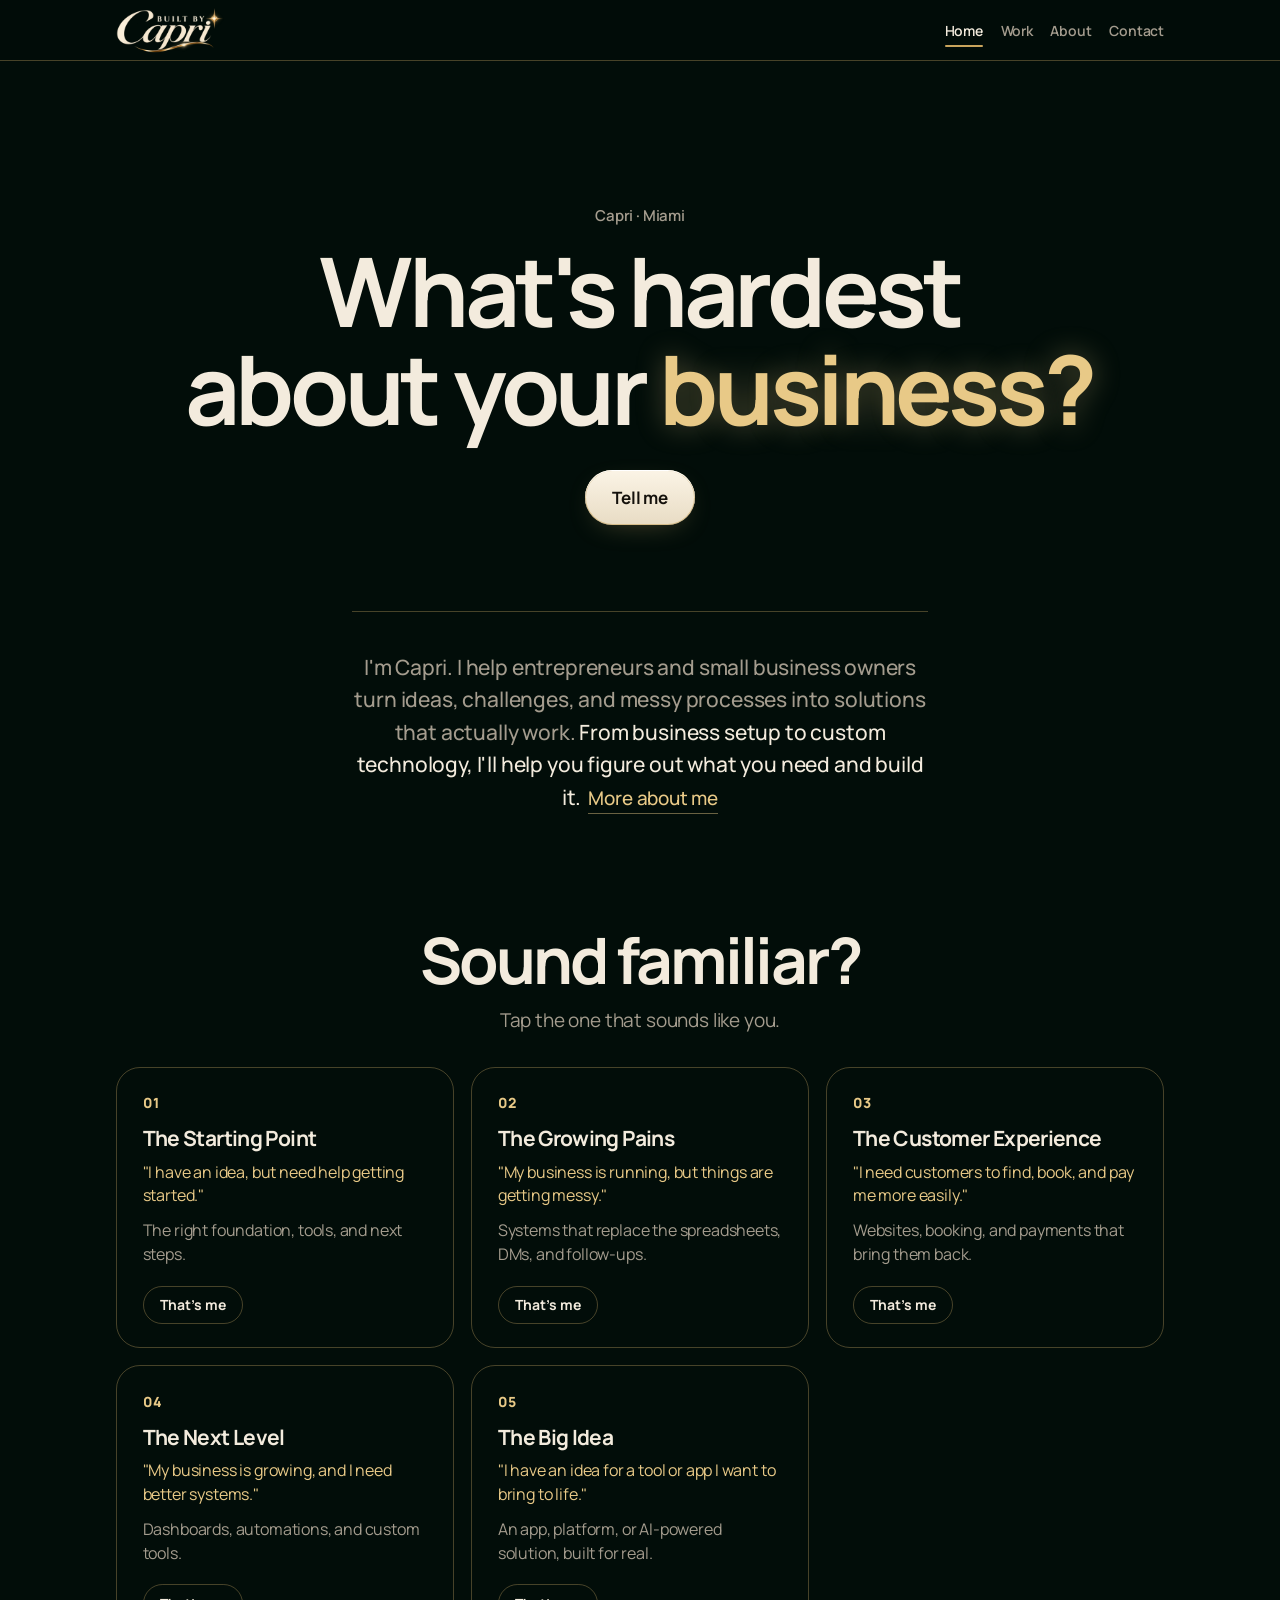
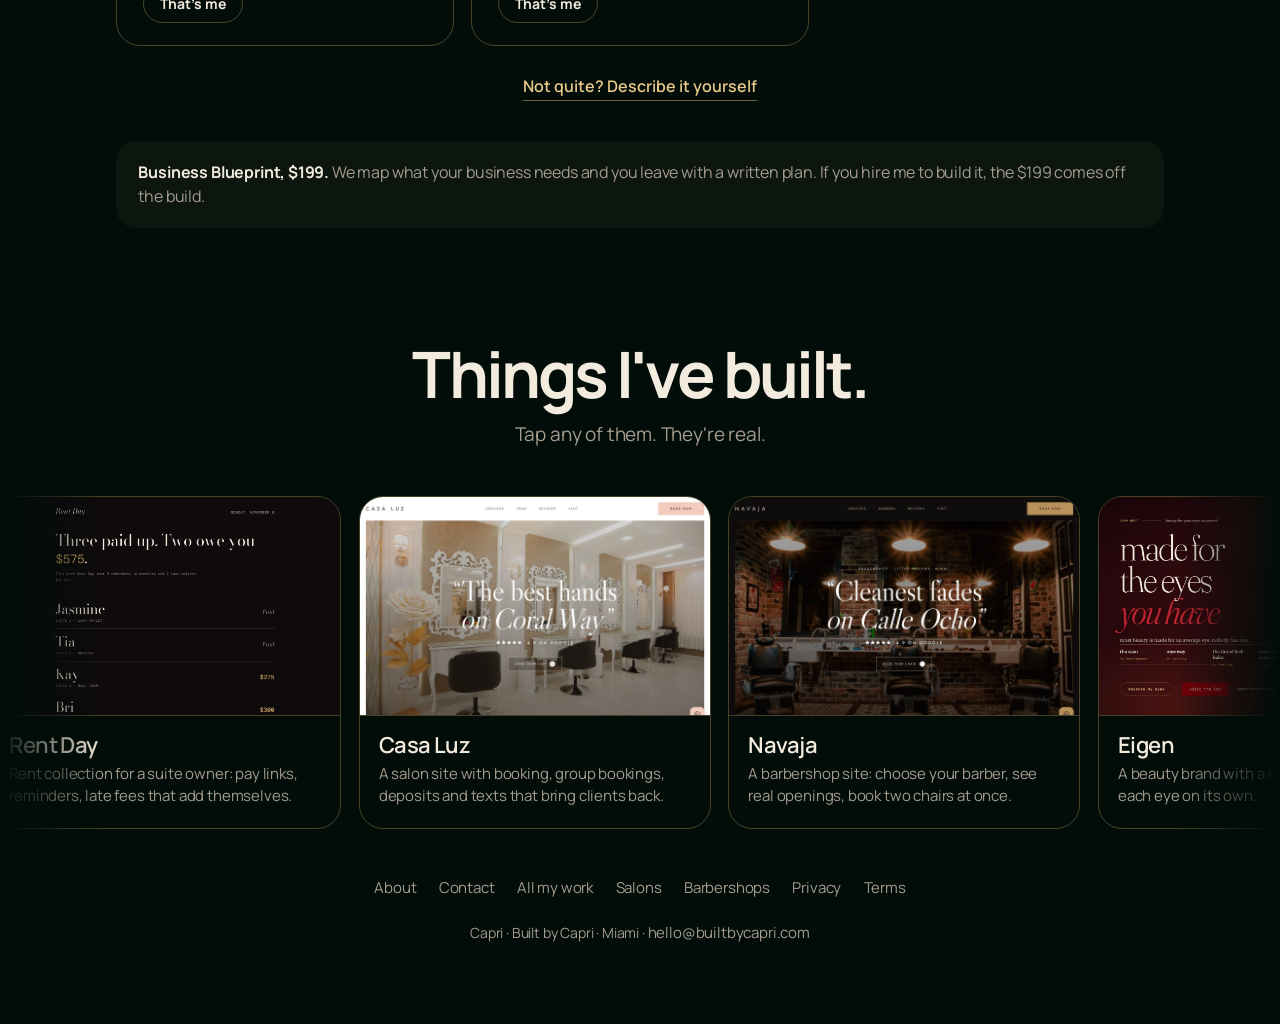
==== commit a0bde095: "payments: how payment works page, linked from the plan; about copy" ====
--- a/index.html
+++ b/index.html
@@ -170,6 +170,7 @@
 .total b{font:800 clamp(34px,5vw,46px)/1 var(--sans);letter-spacing:-.04em;color:#E8C987;text-shadow:0 0 28px rgba(232,201,135,.3)}
 .care{color:var(--dim);font-size:14px;margin:0 0 .5rem;min-height:1.2em}
 .fine{color:#7E7A70;font-size:13px;line-height:1.45;margin:0 0 1.2rem}
+.fine a{color:#E8C987;text-decoration:underline;text-underline-offset:2px}
 .total span{max-width:9rem;line-height:1.3}
 .sheet .btn{width:100%}
 .sheet .btn:disabled{opacity:.35;cursor:default;transform:none}
@@ -319,7 +320,7 @@
         <ul id="rows"><li class="empty">Tap anything and watch your plan come together.</li></ul>
         <div class="total"><span>Estimated starting investment</span><b id="sum">$0</b></div>
         <p class="care" id="care"></p>
-        <p class="fine">Prices are starting points. Your final proposal may bundle these together based on your scope.</p>
+        <p class="fine">Prices are starting points. We'll settle the final price on a free call. You pay half to start and the rest when it's done. <a href="/payments/">How payment works</a></p>
         <button type="button" class="btn" id="sendPlan" disabled>Send my plan to Capri</button>
         <form class="ask" id="ask" hidden>
           <div id="askBody">
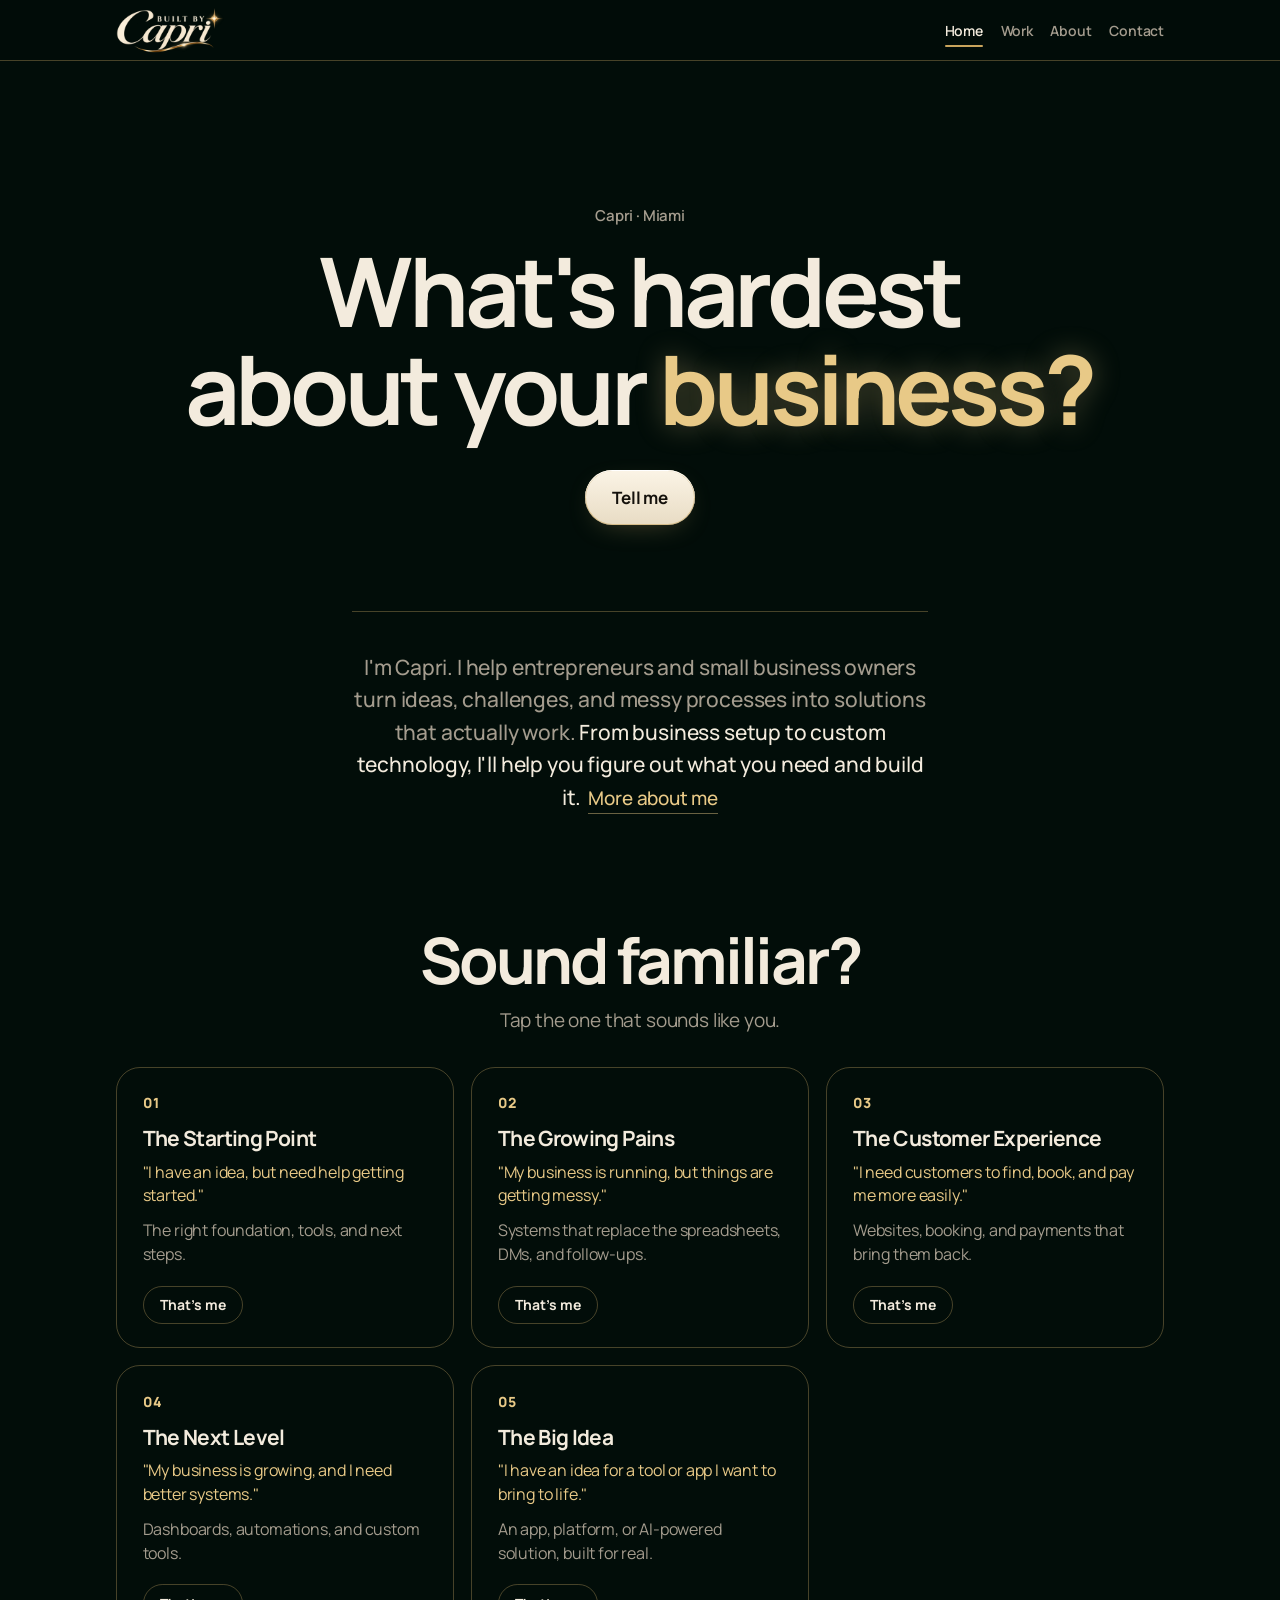
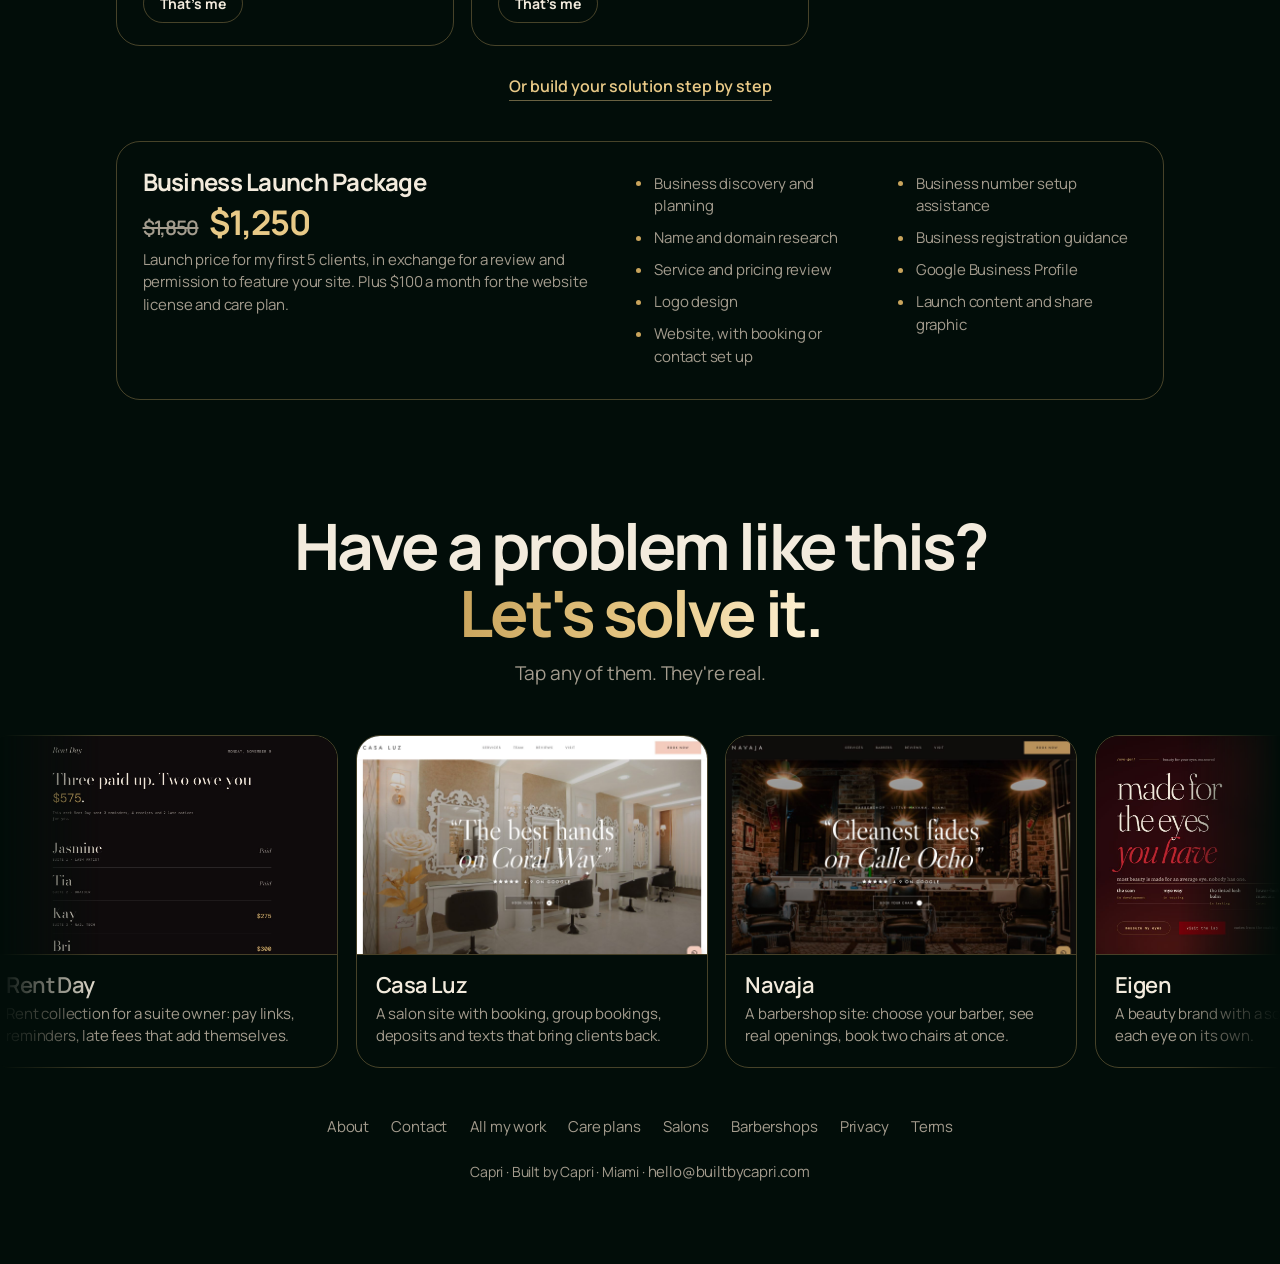
==== commit c67056c3: "Plan builder: setup plus monthly pricing, Launch package, care for outside sites" ====
--- a/index.html
+++ b/index.html
@@ -192,6 +192,37 @@
 .s h3{font-size:21px;line-height:1.25;margin:0 0 .6rem}
 .s > p{margin:0;color:var(--dim);font-size:16px}
 @media (max-width:760px){.grid,.extra,.plan,.plan.both{grid-template-columns:1fr}.sheet{position:static}}
+/* Builder steps */
+.step-h{display:flex;align-items:center;gap:.6rem;font:700 16px var(--sans);margin:2rem 0 .9rem}
+.pick > .step-h:first-child{margin-top:0}
+.step-h span{display:grid;place-items:center;width:24px;height:24px;border-radius:50%;border:1px solid rgba(232,201,135,.6);color:#E8C987;font:700 12px var(--sans);flex:none}
+.step-note{color:var(--dim);font-size:14px;margin:-.4rem 0 .8rem}
+.opts{display:grid;gap:.5rem}
+.opt{display:flex;justify-content:space-between;align-items:center;gap:1rem;width:100%;text-align:left;font:inherit;color:var(--text);background:transparent;border:1px solid var(--line);border-radius:16px;padding:.8rem 1rem;cursor:pointer;transition:border-color .25s,background .25s}
+.opt b{display:block;font:600 16px/1.3 var(--sans)}
+.opt small{display:block;color:var(--dim);font-size:13px;line-height:1.4;margin-top:.15rem}
+.opt .p{text-align:right;white-space:nowrap;font:700 15px var(--sans)}
+.opt .p small{font-weight:500}
+.opt.sm{padding:.65rem 1rem}
+.opt.sm b{font-size:15px}
+.opt.on{border-color:rgba(232,201,135,.85);background:rgba(217,181,110,.08)}
+.opt.inc{cursor:default}
+.opt.inc .p{color:#E8C987}
+.opt:focus-visible,.chip:focus-visible{outline:2px solid #E8C987;outline-offset:2px}
+@media (hover:hover){.opt:not(.inc):hover{border-color:rgba(232,201,135,.7)}}
+.sug{display:inline-block;margin-left:.5rem;font:700 11px var(--sans);font-style:normal;color:#E8C987;border:1px solid rgba(232,201,135,.55);border-radius:99px;padding:.1rem .5rem;vertical-align:2px}
+.total.mo{margin-top:.2rem}
+.total.mo b{font-size:clamp(24px,3.4vw,30px)}
+#rows li b.talk{color:var(--dim);font-weight:600;font-size:14px}
+.pkg{display:grid;grid-template-columns:1fr 1.1fr;gap:1.4rem 2.4rem;margin-top:1.1rem;padding:1.6rem;border:1px solid var(--line);border-radius:24px}
+.pkg h3{font:700 24px/1.15 var(--sans);letter-spacing:-.03em;margin:0}
+.pkg-price{margin:.6rem 0 .6rem;font:800 34px/1 var(--sans);letter-spacing:-.03em;color:#E8C987}
+.pkg-price s{font-size:20px;color:var(--dim);font-weight:600;margin-right:.3rem}
+.pkg .sm{color:var(--dim);font-size:15px;margin:0}
+.pkg ul{list-style:none;margin:0;padding:0;color:var(--dim);font-size:15px;columns:2;column-gap:1.4rem}
+.pkg li{padding:.3rem 0 .3rem 1.1rem;position:relative;break-inside:avoid}
+.pkg li::before{content:"";position:absolute;left:0;top:.9em;width:5px;height:5px;border-radius:50%;background:#C9A45C}
+@media (max-width:760px){.pkg{grid-template-columns:1fr;margin-bottom:3rem}.pkg ul{columns:1}.opt{flex-wrap:wrap}.opt .p{text-align:left}}
 /* Nav */
 .topnav{gap:1.3rem}
 .topnav a{position:relative;padding:.3rem 0}
@@ -294,33 +325,50 @@
       <div class="s reveal" data-line="grow"><span class="n">04</span><h3>The Next Level</h3><p class="q">"My business is growing, and I need better systems."</p><p>Dashboards, automations, and custom tools.</p><button type="button" class="me-btn" data-chip="It's all in my head or a spreadsheet" data-line="grow">That's me</button></div>
       <div class="s reveal" data-line="idea"><span class="n">05</span><h3>The Big Idea</h3><p class="q">"I have an idea for a tool or app I want to bring to life."</p><p>An app, platform, or AI-powered solution, built for real.</p><button type="button" class="me-btn" data-chip="I have an idea for an app" data-line="idea">That's me</button></div>
     </div>
-    <button type="button" class="diy reveal" id="diy">Not quite? Describe it yourself</button>
+    <button type="button" class="diy reveal" id="diy">Or build your solution step by step</button>
     <div class="plan" id="planBox">
       <div class="pick" id="pick" hidden>
-        <p class="pick-h">Tap anything that sounds like you, or type it.</p>
+        <p class="step-h"><span>1</span>What's going on?</p>
         <div class="chips" id="chips">
           <button type="button" class="chip" data-k="booking" data-line="customers">I take bookings in my DMs</button>
           <button type="button" class="chip" data-k="auto" data-line="manual">I chase people to pay me</button>
           <button type="button" class="chip" data-k="site" data-line="customers">I don't have a website</button>
           <button type="button" class="chip" data-k="site" data-line="customers">My website looks dated</button>
+          <button type="button" class="chip" data-k="store" data-line="customers">I want to sell online</button>
           <button type="button" class="chip" data-k="launch" data-line="start">I'm just starting out</button>
           <button type="button" class="chip" data-k="auto" data-line="manual">I do the same tasks every day</button>
           <button type="button" class="chip" data-k="auto" data-line="customers">Clients don't come back</button>
-          <button type="button" class="chip" data-k="tool" data-line="grow">It's all in my head or a spreadsheet</button>
+          <button type="button" class="chip" data-k="portal" data-line="grow">Clients keep asking me for updates</button>
+          <button type="button" class="chip" data-k="custom" data-line="grow">It's all in my head or a spreadsheet</button>
           <button type="button" class="chip" data-k="fund" data-line="grow">I want business funding</button>
-          <button type="button" class="chip" data-k="tool" data-line="idea">I have an idea for an app</button>
+          <button type="button" class="chip" data-k="custom" data-line="idea">I have an idea for an app</button>
         </div>
         <form class="own" id="own" autocomplete="off">
           <input id="ownText" placeholder="Or type it: &quot;my shop has no way to order online&quot;" aria-label="Describe your problem">
           <button type="submit" aria-label="Add">Add</button>
         </form>
+
+        <p class="step-h"><span>2</span>Choose your starting point</p>
+        <div class="opts" id="starts" role="group" aria-label="Starting point"></div>
+
+        <div id="featWrap" hidden>
+          <p class="step-h"><span>3</span>Choose your features</p>
+          <p class="step-note">Features shape where you land in the range. We price them together on a free call.</p>
+          <div class="chips" id="feats"></div>
+        </div>
+
+        <div id="extraWrap" hidden>
+          <p class="step-h"><span>4</span>Add optional extras</p>
+          <div class="opts" id="extras"></div>
+        </div>
       </div>
       <div class="sheet" id="sheet" aria-live="polite" hidden>
         <p class="sheet-h">Your plan</p>
         <ul id="rows"><li class="empty">Tap anything and watch your plan come together.</li></ul>
-        <div class="total"><span>Estimated starting investment</span><b id="sum">$0</b></div>
+        <div class="total"><span>To start</span><b id="sum">$0</b></div>
+        <div class="total mo"><span>Monthly</span><b id="mo">$0</b></div>
         <p class="care" id="care"></p>
-        <p class="fine">Prices are starting points. We'll settle the final price on a free call. You pay half to start and the rest when it's done. <a href="/payments/">How payment works</a></p>
+        <p class="fine">Prices are starting points. We settle your features and final price on a free call. You pay half the setup to start and the rest at launch. <a href="/payments/">How payment works</a></p>
         <button type="button" class="btn" id="sendPlan" disabled>Send my plan to Capri</button>
         <form class="ask" id="ask" hidden>
           <div id="askBody">
@@ -354,12 +402,27 @@
       </div>
     </div>
 
-    <div class="extra reveal">
-      <p><b>Business Blueprint, $199.</b> We map what your business needs and you leave with a written plan. If you hire me to build it, the $199 comes off the build.</p>
+    <div class="pkg reveal">
+      <div>
+        <h3>Business Launch Package</h3>
+        <p class="pkg-price"><s>$1,850</s> <b>$1,250</b></p>
+        <p class="sm">Launch price for my first 5 clients, in exchange for a review and permission to feature your site. Plus $100 a month for the website license and care plan.</p>
+      </div>
+      <ul>
+        <li>Business discovery and planning</li>
+        <li>Name and domain research</li>
+        <li>Service and pricing review</li>
+        <li>Logo design</li>
+        <li>Website, with booking or contact set up</li>
+        <li>Business number setup assistance</li>
+        <li>Business registration guidance</li>
+        <li>Google Business Profile</li>
+        <li>Launch content and share graphic</li>
+      </ul>
     </div>
   </section>
 
-  <div class="sec reveal built"><h2>Things I've built.</h2><p>Tap any of them. They're real.</p></div>
+  <div class="sec reveal built"><h2>Have a problem like this?<br><span class="grad">Let's solve it.</span></h2><p>Tap any of them. They're real.</p></div>
 </div>
 
 <div class="reel reveal" tabindex="0" aria-label="Work"><div class="track" id="track">
@@ -393,7 +456,7 @@
   <a class="planbar" id="planbar" href="#plan" hidden><span>Your plan</span><b id="barSum">$0</b><em>View</em></a>
 
   <footer class="foot">
-    <nav class="links"><a href="/about/">About</a><a href="/contact/">Contact</a><a href="/work/">All my work</a><a href="/salons/">Salons</a><a href="/barbershops/">Barbershops</a><a href="/privacy/">Privacy</a><a href="/tos/">Terms</a></nav>
+    <nav class="links"><a href="/about/">About</a><a href="/contact/">Contact</a><a href="/work/">All my work</a><a href="/care/">Care plans</a><a href="/salons/">Salons</a><a href="/barbershops/">Barbershops</a><a href="/privacy/">Privacy</a><a href="/tos/">Terms</a></nav>
     <small>Capri · Built by Capri · Miami · <a href="mailto:hello@builtbycapri.com">hello@builtbycapri.com</a></small>
   </footer>
 </div>
@@ -502,79 +565,145 @@
   document.getElementById("plan").scrollIntoView({ behavior: "smooth", block: "start" });
 });
 
-// The plan builder: each problem maps to a service, the sheet adds them up,
-// and the matching service cards below light up.
-const SVC = {
-  launch:  { name: "Launch package", note: "Includes your website, plus domain, email and setup", price: 1250, was: 1800, deal: "Launch deal", line: ["start"] },
-  site:    { name: "Website", note: "Designed and built for you", price: 1500, line: ["customers"] },
-  booking: { name: "Website with booking or payments", note: "Clients book and pay without the DMs", price: 2500, line: ["customers"] },
-  auto:    { name: "Automation", note: "Reminders, follow-ups, payment links", price: 500, line: ["manual"] },
-  tool:    { name: "Custom app or tool", note: "Bigger builds are scoped with you", price: 3000, line: ["grow", "idea"] },
-  fund:    { name: "Funding Ready setup", note: "Business credit and lender-ready records", price: 0, talk: true, line: ["grow"] },
-  blue:    { name: "Business Blueprint", note: "We figure it out together", price: 199, line: [] },
+// The plan builder. Problems suggest a starting point, the visitor can change it,
+// then adds features (priced on the call) and extras (priced here). The sheet shows
+// what it takes to start and what it costs monthly, kept apart on purpose.
+const START = {
+  launch:  { name: "Business Launch Package", note: "For a new business. Your website plus everything to open your doors", setup: [1250, 1250], was: 1850, deal: "First 5 clients", mo: [100, 100] },
+  site:    { name: "Website", note: "Designed and built for you", setup: [300, 500], mo: [100, 100] },
+  booking: { name: "Booking website", note: "Clients book and pay without the DMs", setup: [500, 900], mo: [125, 175] },
+  store:   { name: "Online store", note: "Sell your products online", setup: [750, 1500], mo: [175, 250] },
+  portal:  { name: "Client portal", note: "A private place for your clients to log in", setup: [750, 1500], mo: [150, 250] },
+  custom:  { name: "Custom application", note: "An app or tool built around how you work", setup: [1000, 2500], plus: true, mo: [200, 400] },
+  auto:    { name: "Business automation", note: "Reminders, follow-ups and payment links that run themselves", setup: [300, 750], mo: [100, 150] },
+  blue:    { name: "Not sure, help me figure it out", note: "Business Blueprint: we map what you need and you leave with a written plan", setup: [199, 199], mo: [0, 0] },
 };
+const ORDER = ["launch", "site", "booking", "store", "portal", "custom", "auto", "blue"];
+// When several problems are picked, the biggest build they point to is the suggestion.
+const PRIORITY = ["launch", "custom", "store", "portal", "booking", "site", "auto"];
+const FEATS = {
+  launch:  ["Online booking", "Contact or quote form", "Deposits at booking", "Gallery of your work", "Extra pages"],
+  site:    ["Contact or quote form", "Gallery of your work", "Menu or price list", "Extra pages", "Show up on Google"],
+  booking: ["Deposits at booking", "Policy checkbox before booking", "Intake questions", "More than one staff member", "Group bookings"],
+  store:   ["Card and Apple Pay checkout", "Shipping", "Local pickup", "Inventory tracking", "Discount codes"],
+  portal:  ["Client logins", "Shared files", "Invoices and payments", "Status updates", "Messages"],
+  custom:  ["Logins and accounts", "Dashboard and reports", "Payments", "AI features", "Connects to tools you use"],
+  auto:    ["Payment links and reminders", "Follow-up texts or emails", "Late fees", "Reports sent to you", "Connects to tools you use"],
+  blue:    [],
+};
+// Extras come from the Launch package's own list, so inside Launch they read as included.
+const EXTRA = {
+  logo:    { name: "Logo design", setup: 300, inLaunch: true },
+  gbp:     { name: "Google Business Profile", setup: 75, inLaunch: true },
+  post:    { name: "Launch content and share graphic", setup: 100, inLaunch: true },
+  naming:  { name: "Name and domain research", setup: 75, inLaunch: true },
+  pricing: { name: "Service and pricing review", setup: 200, inLaunch: true },
+  phone:   { name: "Business number setup", setup: 125, inLaunch: true },
+  reg:     { name: "Business registration guidance", setup: 175, inLaunch: true },
+  texts:   { name: "Reminder texts", setup: 25, mo: 10 },
+  fund:    { name: "Funding Ready setup", note: "Business credit and lender-ready records", talk: true },
+};
+const LINE = { launch: "start", site: "customers", booking: "customers", store: "customers", portal: "grow", custom: "idea", auto: "manual", fund: "grow" };
 // Typed problems are matched on plain words. Anything unmatched becomes a Blueprint.
 const WORDS = [
   [/book|appoint|schedul|dm|calendar|reserv/i, "booking"],
-  [/order|sell|shop online|checkout|store|pay online|deposit/i, "booking"],
-  [/start|launch|idea|new business|llc|ein|form/i, "launch"],
-  [/website|site|online|google|found|find me|dated|old/i, "site"],
+  [/order|sell|shop online|checkout|store|product|ship/i, "store"],
+  [/start|launch|new business|llc|ein|register/i, "launch"],
+  [/website|site|google|found|find me|dated|old/i, "site"],
   [/chase|remind|late|invoice|follow|repeat|manual|same|every day|text|come back|retain/i, "auto"],
-  [/spreadsheet|track|head|dashboard|app|portal|system|inventory|staff|report/i, "tool"],
+  [/portal|log ?in|client files|updates|status|documents/i, "portal"],
+  [/spreadsheet|track|head|dashboard|app|system|inventory|staff|report|idea|ai/i, "custom"],
   [/fund|loan|credit|capital|lender|money to grow|grant/i, "fund"],
 ];
-const chipsEl = document.getElementById("chips"), rowsEl = document.getElementById("rows"), sumEl = document.getElementById("sum"),
-      careEl = document.getElementById("care"), sendBtn = document.getElementById("sendPlan");
-let shown = 0;
+
+const $ = (id) => document.getElementById(id);
+const chipsEl = $("chips"), rowsEl = $("rows"), sumEl = $("sum"), moEl = $("mo"), careEl = $("care"), sendBtn = $("sendPlan"),
+      startsEl = $("starts"), featsEl = $("feats"), extrasEl = $("extras"), askForm = $("ask"),
+      pickEl = $("pick"), sheetEl = $("sheet"), planBox = $("planBox");
+let chosen = null;            // set once the visitor picks a starting point themselves
+const feats = new Set(), extras = new Set();
+
+const money = (n) => "$" + n.toLocaleString();
+const range = ([lo, hi], plus) => (lo === hi ? money(lo) : `${money(lo)}–${money(hi)}`) + (plus ? "+" : "");
 
 function picked() {
   const on = [...chipsEl.querySelectorAll(".chip.on")];
   const keys = new Set(on.flatMap((c) => c.dataset.k.split(",")));
-  // Booking and the launch package both include a website, so a plain website drops out.
-  if (keys.has("booking") || keys.has("launch")) keys.delete("site");
-  if (keys.size > 1) keys.delete("blue");
-  return { on, keys: [...keys] };
-}
-function countTo(to) {
-  const from = shown, t0 = performance.now();
-  const step = (t) => {
-    const p = Math.min(1, (t - t0) / 700), v = Math.round(from + (to - from) * (1 - Math.pow(1 - p, 3)));
-    sumEl.textContent = "$" + v.toLocaleString(); if (p < 1) requestAnimationFrame(step); else shown = to;
-  };
-  requestAnimationFrame(step);
-}
+  const suggested = PRIORITY.find((k) => keys.has(k)) || (keys.has("blue") ? "blue" : null);
+  const start = chosen || suggested;
+  const ex = new Set(extras);
+  if (keys.has("fund")) ex.add("fund");
+  if (!start || start === "blue") [...ex].forEach((k) => k !== "fund" && ex.delete(k));
+  return { on, keys, suggested, start, ex: [...ex].filter((k) => !(start === "launch" && EXTRA[k].inLaunch)) };
+}
+
+function totals({ start, ex }) {
+  const s = START[start];
+  const setup = s ? [...s.setup] : [0, 0], mo = s ? [...s.mo] : [0, 0];
+  ex.forEach((k) => { const e = EXTRA[k]; if (e.talk) return; setup[0] += e.setup; setup[1] += e.setup; if (e.mo) { mo[0] += e.mo; mo[1] += e.mo; } });
+  return { setup, mo, plus: !!(s && s.plus) };
+}
+
 function render() {
-  const { keys } = picked();
-  const have = new Set([...rowsEl.querySelectorAll("li[data-k]")].map((li) => li.dataset.k));
-  rowsEl.querySelectorAll("li").forEach((li) => { if (!keys.includes(li.dataset.k)) li.remove(); });
-  keys.forEach((k) => {
-    if (have.has(k)) return;
-    const s = SVC[k], li = document.createElement("li");
-    li.dataset.k = k;
-    li.innerHTML = `<div><span>${s.name}${s.deal ? `<em class="deal">${s.deal}</em>` : ""}</span><small>${s.note}</small></div><b>${s.was ? `<s>$${s.was.toLocaleString()}</s>` : ""}${s.talk ? "Let's talk" : "from $" + s.price.toLocaleString()}</b>`;
-    rowsEl.append(li);
-  });
-  if (!keys.length) rowsEl.innerHTML = '<li class="empty">Tap anything and watch your plan come together.</li>';
-  countTo(keys.reduce((n, k) => n + SVC[k].price, 0));
-  const needsCare = keys.some((k) => k !== "fund" && k !== "blue");
-  careEl.textContent = needsCare ? (keys.includes("tool") ? "Plus a care plan from $150 a month to keep it running." : "Plus a care plan from $100 a month to keep it running.") : "";
-  sendBtn.disabled = !keys.length;
-  const lines = new Set(picked().on.flatMap((c) => c.dataset.line ? [c.dataset.line] : c.dataset.k.split(",").flatMap((k) => SVC[k].line)));
+  const p = picked(), { start, suggested, ex } = p, s = START[start];
+  [...feats].forEach((f) => { if (!start || !FEATS[start].includes(f)) feats.delete(f); });
+
+  startsEl.innerHTML = ORDER.map((k) => {
+    const o = START[k], on = k === start;
+    const price = k === "blue" ? money(199) : `${range(o.setup, o.plus)}<small>${k === "launch" ? "then $100/mo" : `then ${range(o.mo, o.plus)}/mo`}</small>`;
+    return `<button type="button" class="opt${on ? " on" : ""}" data-s="${k}" aria-pressed="${on}"><span><b>${o.name}${k === suggested && !chosen ? '<em class="sug">Suggested</em>' : ""}</b><small>${o.note}</small></span><span class="p">${price}</span></button>`;
+  }).join("");
+
+  $("featWrap").hidden = !start || !FEATS[start].length;
+  featsEl.innerHTML = start ? FEATS[start].map((f) => `<button type="button" class="chip${feats.has(f) ? " on" : ""}" data-f="${f}">${f}</button>`).join("") : "";
+
+  $("extraWrap").hidden = !start || start === "blue";
+  extrasEl.innerHTML = Object.entries(EXTRA).map(([k, e]) => {
+    const inc = start === "launch" && e.inLaunch, on = inc || ex.includes(k);
+    const price = inc ? "Included" : e.talk ? "Let's talk" : `${money(e.setup)}${e.mo ? `<small>plus $${e.mo}/mo</small>` : ""}`;
+    return `<button type="button" class="opt sm${on ? " on" : ""}${inc ? " inc" : ""}" data-x="${k}" aria-pressed="${on}"${inc ? " disabled" : ""}><span><b>${e.name}</b>${e.note ? `<small>${e.note}</small>` : ""}</span><span class="p">${price}</span></button>`;
+  }).join("");
+
+  rowsEl.innerHTML = "";
+  if (s) rowsEl.insertAdjacentHTML("beforeend", `<li><div><span>${start === "blue" ? "Business Blueprint" : s.name}${s.deal ? `<em class="deal">${s.deal}</em>` : ""}</span><small>${s.note}</small></div><b>${s.was ? `<s>${money(s.was)}</s>` : ""}${range(s.setup, s.plus)}</b></li>`);
+  if (feats.size) rowsEl.insertAdjacentHTML("beforeend", `<li><div><span>Features</span><small>${[...feats].join(", ")}</small></div><b class="talk">On our call</b></li>`);
+  ex.forEach((k) => { const e = EXTRA[k]; rowsEl.insertAdjacentHTML("beforeend", `<li><div><span>${e.name}</span>${e.mo ? `<small>Plus $${e.mo} a month</small>` : e.note ? `<small>${e.note}</small>` : ""}</div><b>${e.talk ? "Let's talk" : money(e.setup)}</b></li>`); });
+  if (!rowsEl.children.length) rowsEl.innerHTML = '<li class="empty">Tap anything and watch your plan come together.</li>';
+
+  const t = totals(p);
+  sumEl.textContent = s ? range(t.setup, t.plus) : ex.length ? "Let's talk" : "$0";
+  moEl.textContent = t.mo[1] ? range(t.mo, t.plus) : s ? "None" : "$0";
+  careEl.textContent = !s ? "" : start === "blue"
+    ? "No monthly fee. If you hire me to build it, the $199 comes off your build."
+    : `The monthly is your website license and care plan: hosting, maintenance and support. 12 month minimum.${start === "launch" ? " Launch price for my first 5 clients, in exchange for a review and permission to feature your site." : ""}`;
+
+  const any = !!(s || ex.length);
+  sendBtn.disabled = !any;
+  const lines = new Set(p.on.flatMap((c) => c.dataset.line ? [c.dataset.line] : c.dataset.k.split(",").map((k) => LINE[k]).filter(Boolean)));
   document.querySelectorAll(".s[data-line]").forEach((c) => c.classList.toggle("lit", lines.has(c.dataset.line)));
-  if (!keys.length) closeForm();
-  sheetEl.hidden = !keys.length && pickEl.hidden;
-  if (typeof syncBar === "function") syncBar();
-}
-const pickEl = document.getElementById("pick"), sheetEl = document.getElementById("sheet"), planBox = document.getElementById("planBox");
-document.getElementById("diy").onclick = (e) => {
-  pickEl.hidden = false; e.currentTarget.hidden = true; planBox.classList.add("both"); render();
-  pickEl.scrollIntoView({ behavior: "smooth", block: "nearest" });
-};
+  if (!any) closeForm();
+  sheetEl.hidden = !any && pickEl.hidden;
+  syncBar();
+}
+
+function openPick() {
+  if (!pickEl.hidden) return;
+  pickEl.hidden = false; $("diy").hidden = true; planBox.classList.add("both");
+}
+$("diy").onclick = () => { openPick(); render(); pickEl.scrollIntoView({ behavior: "smooth", block: "nearest" }); };
 chipsEl.addEventListener("click", (e) => { const c = e.target.closest(".chip"); if (!c) return; c.classList.toggle("on"); render(); });
-
-document.getElementById("own").onsubmit = (e) => {
+startsEl.addEventListener("click", (e) => { const b = e.target.closest(".opt"); if (!b) return; chosen = b.dataset.s; render(); });
+featsEl.addEventListener("click", (e) => { const b = e.target.closest(".chip"); if (!b) return; const f = b.dataset.f; feats.has(f) ? feats.delete(f) : feats.add(f); render(); });
+extrasEl.addEventListener("click", (e) => {
+  const b = e.target.closest(".opt"); if (!b || b.disabled) return;
+  const k = b.dataset.x;
+  if (k === "fund") { const chip = chipsEl.querySelector('.chip[data-k="fund"]'); if (chip.classList.contains("on")) { chip.classList.remove("on"); extras.delete("fund"); render(); return; } }
+  extras.has(k) ? extras.delete(k) : extras.add(k); render();
+});
+
+$("own").onsubmit = (e) => {
   e.preventDefault();
-  const input = document.getElementById("ownText"), text = input.value.trim();
+  const input = $("ownText"), text = input.value.trim();
   if (!text) return;
   const unsure = /not sure|don't know|dont know|no idea|unsure|confus/i.test(text);
   const keys = unsure ? [] : [...new Set(WORDS.filter(([re]) => re.test(text)).map(([, k]) => k))];
@@ -585,36 +714,38 @@
   chipsEl.append(c); input.value = ""; render();
 };
 
-
-// "That's me" on a situation card taps the matching problem in the plan, then brings the plan into view.
-document.getElementById("cards").addEventListener("click", (e) => {
+// "That's me" on a situation card taps the matching problem, opens the builder and shows the plan.
+$("cards").addEventListener("click", (e) => {
   const b = e.target.closest(".me-btn"); if (!b) return;
   const chip = [...chipsEl.querySelectorAll(".chip")].find((c) => c.textContent === b.dataset.chip);
   if (!chip) return;
-  chip.classList.toggle("on"); render();
-  if (chip.classList.contains("on")) sheetEl.scrollIntoView({ behavior: "smooth", block: "start" });
+  chip.classList.toggle("on"); openPick(); render();
+  if (chip.classList.contains("on")) pickEl.scrollIntoView({ behavior: "smooth", block: "start" });
 });
 
-
 // A small bar keeps the running total in view on phones until the plan itself is on screen.
-const planbar = document.getElementById("planbar");
+const planbar = $("planbar");
 let sheetSeen = false;
-new IntersectionObserver((es) => { sheetSeen = es[0].isIntersecting; syncBar(); }, { threshold: .25 }).observe(document.querySelector(".sheet"));
+new IntersectionObserver((es) => { sheetSeen = es[0].isIntersecting; syncBar(); }, { threshold: .25 }).observe(sheetEl);
 function syncBar() {
-  const n = picked().keys.length;
-  planbar.hidden = !n || sheetSeen;
-  document.getElementById("barSum").textContent = "$" + picked().keys.reduce((t, k) => t + SVC[k].price, 0).toLocaleString();
-}
-
-// "Send my plan" opens the contact fields right inside the plan, so there is one place to inquire.
-const askForm = document.getElementById("ask");
+  const p = picked(), t = totals(p);
+  planbar.hidden = !p.start || sheetSeen;
+  $("barSum").textContent = p.start ? range(t.setup, t.plus) : "$0";
+}
+
+// What lands in Capri's inbox: the problems, the plan line by line, and both totals.
 function snapshot() {
-  const { on, keys } = picked();
-  if (!keys.length) return null;
+  const p = picked(), s = START[p.start];
+  if (!s && !p.ex.length) return null;
+  const t = totals(p), moText = t.mo[1] ? `${range(t.mo, t.plus)}/mo` : "no monthly";
   return {
-    problems: on.map((c) => c.dataset.full || c.textContent),
-    services: keys.map((k) => `${SVC[k].name}, ${SVC[k].talk ? "let's talk" : "from $" + SVC[k].price.toLocaleString()}${SVC[k].was ? ` (launch deal, $${SVC[k].was.toLocaleString()} value)` : ""}`),
-    estimate: "$" + keys.reduce((n, k) => n + SVC[k].price, 0).toLocaleString(),
+    problems: p.on.map((c) => c.dataset.full || c.textContent),
+    services: [
+      s && `${s.name}: ${range(s.setup, s.plus)} to start${s.mo[1] ? `, then ${range(s.mo, s.plus)} a month` : ""}${s.deal ? ` (${s.deal}, ${money(s.was)} value)` : ""}`,
+      feats.size && `Features: ${[...feats].join(", ")}`,
+      ...p.ex.map((k) => { const e = EXTRA[k]; return `${e.name}: ${e.talk ? "let's talk" : money(e.setup) + (e.mo ? ` plus $${e.mo}/mo` : "")}`; }),
+    ].filter(Boolean),
+    estimate: s ? `${range(t.setup, t.plus)} then ${moText}` : "Let's talk",
   };
 }
 function closeForm() { askForm.hidden = true; sendBtn.hidden = false; }
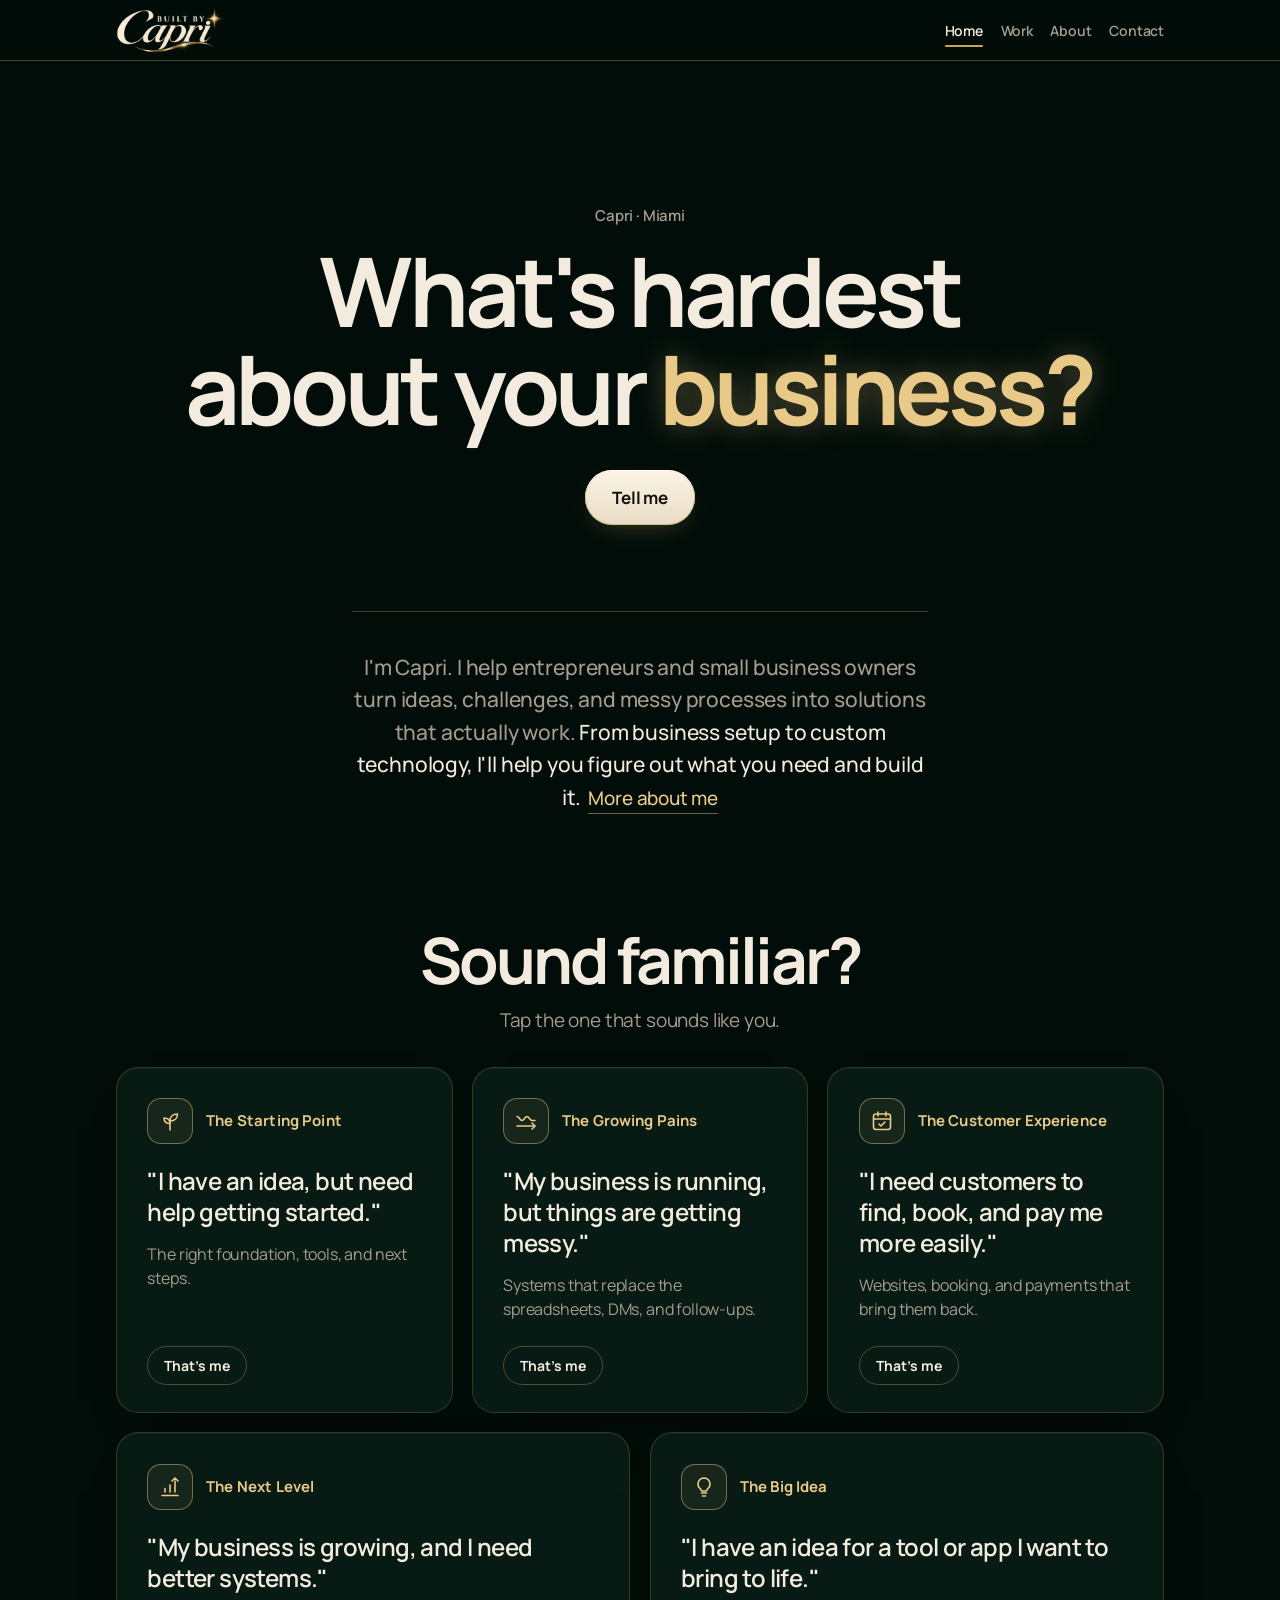
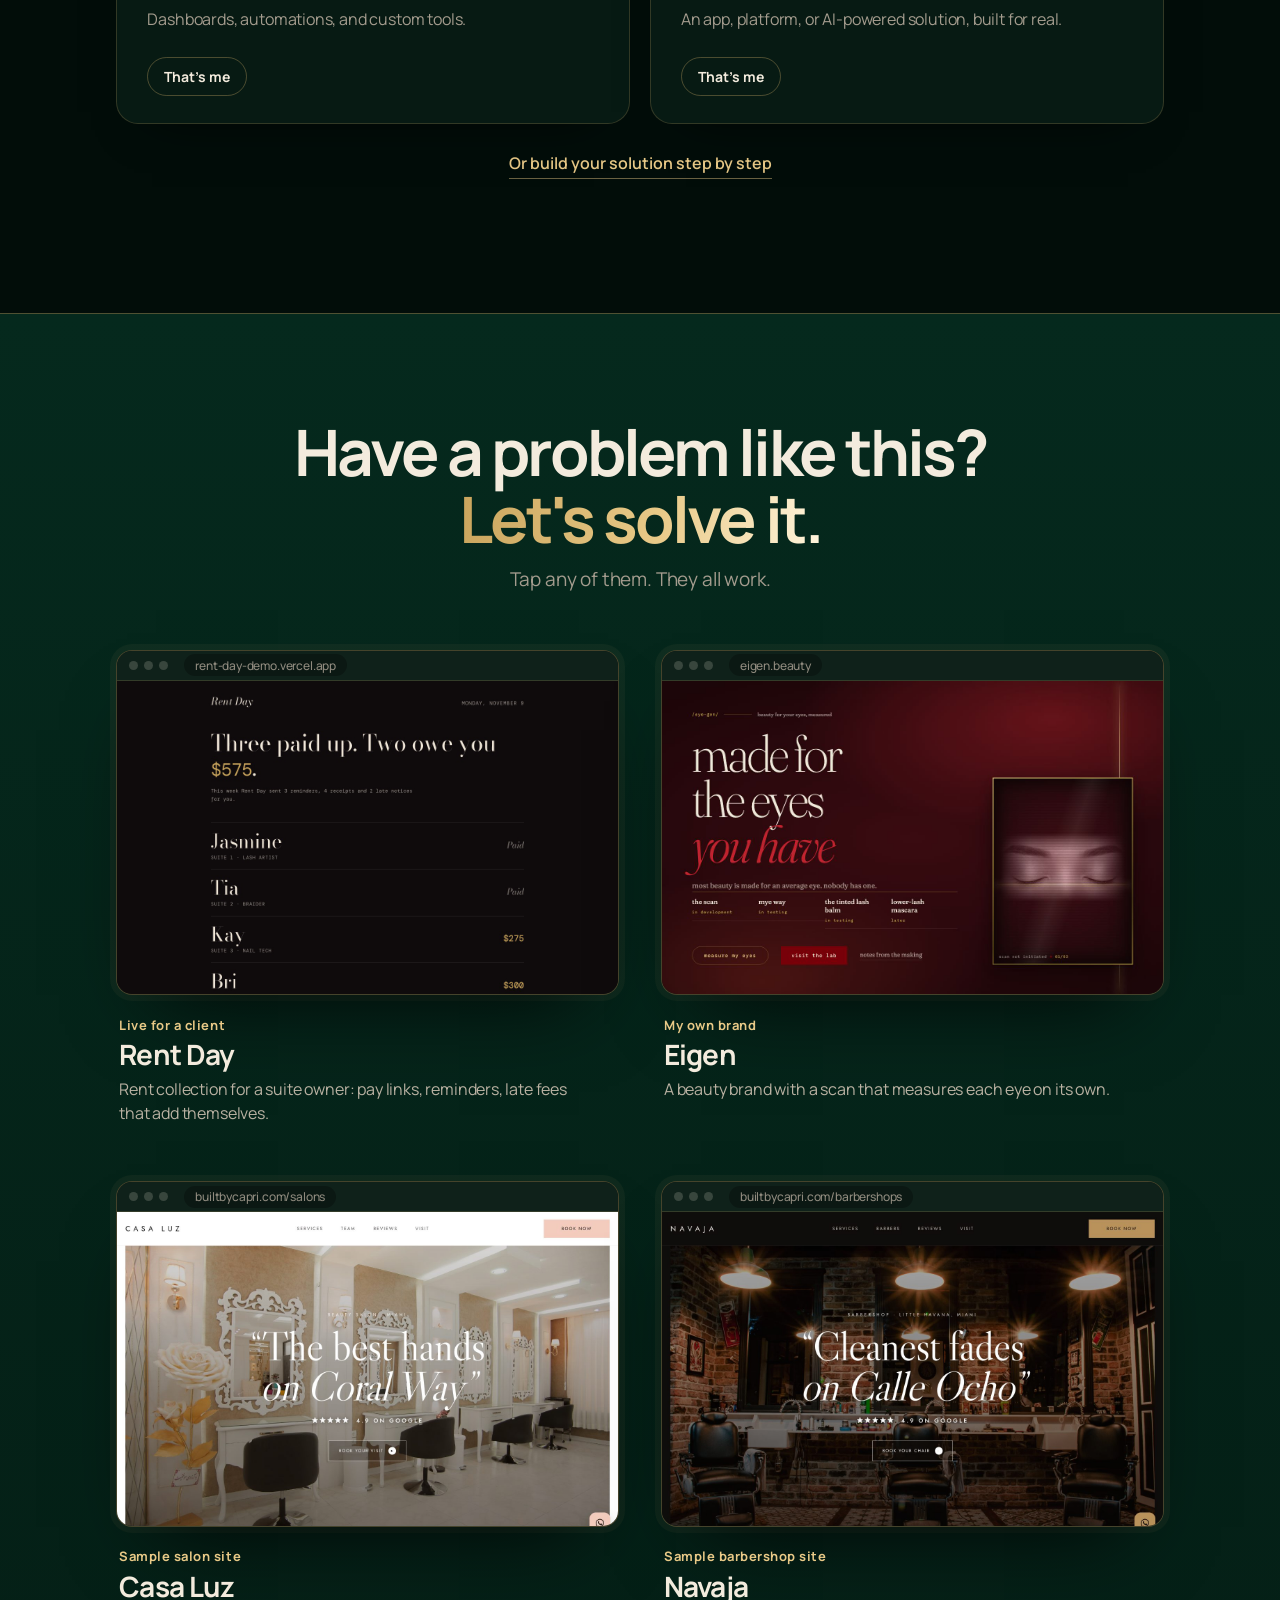
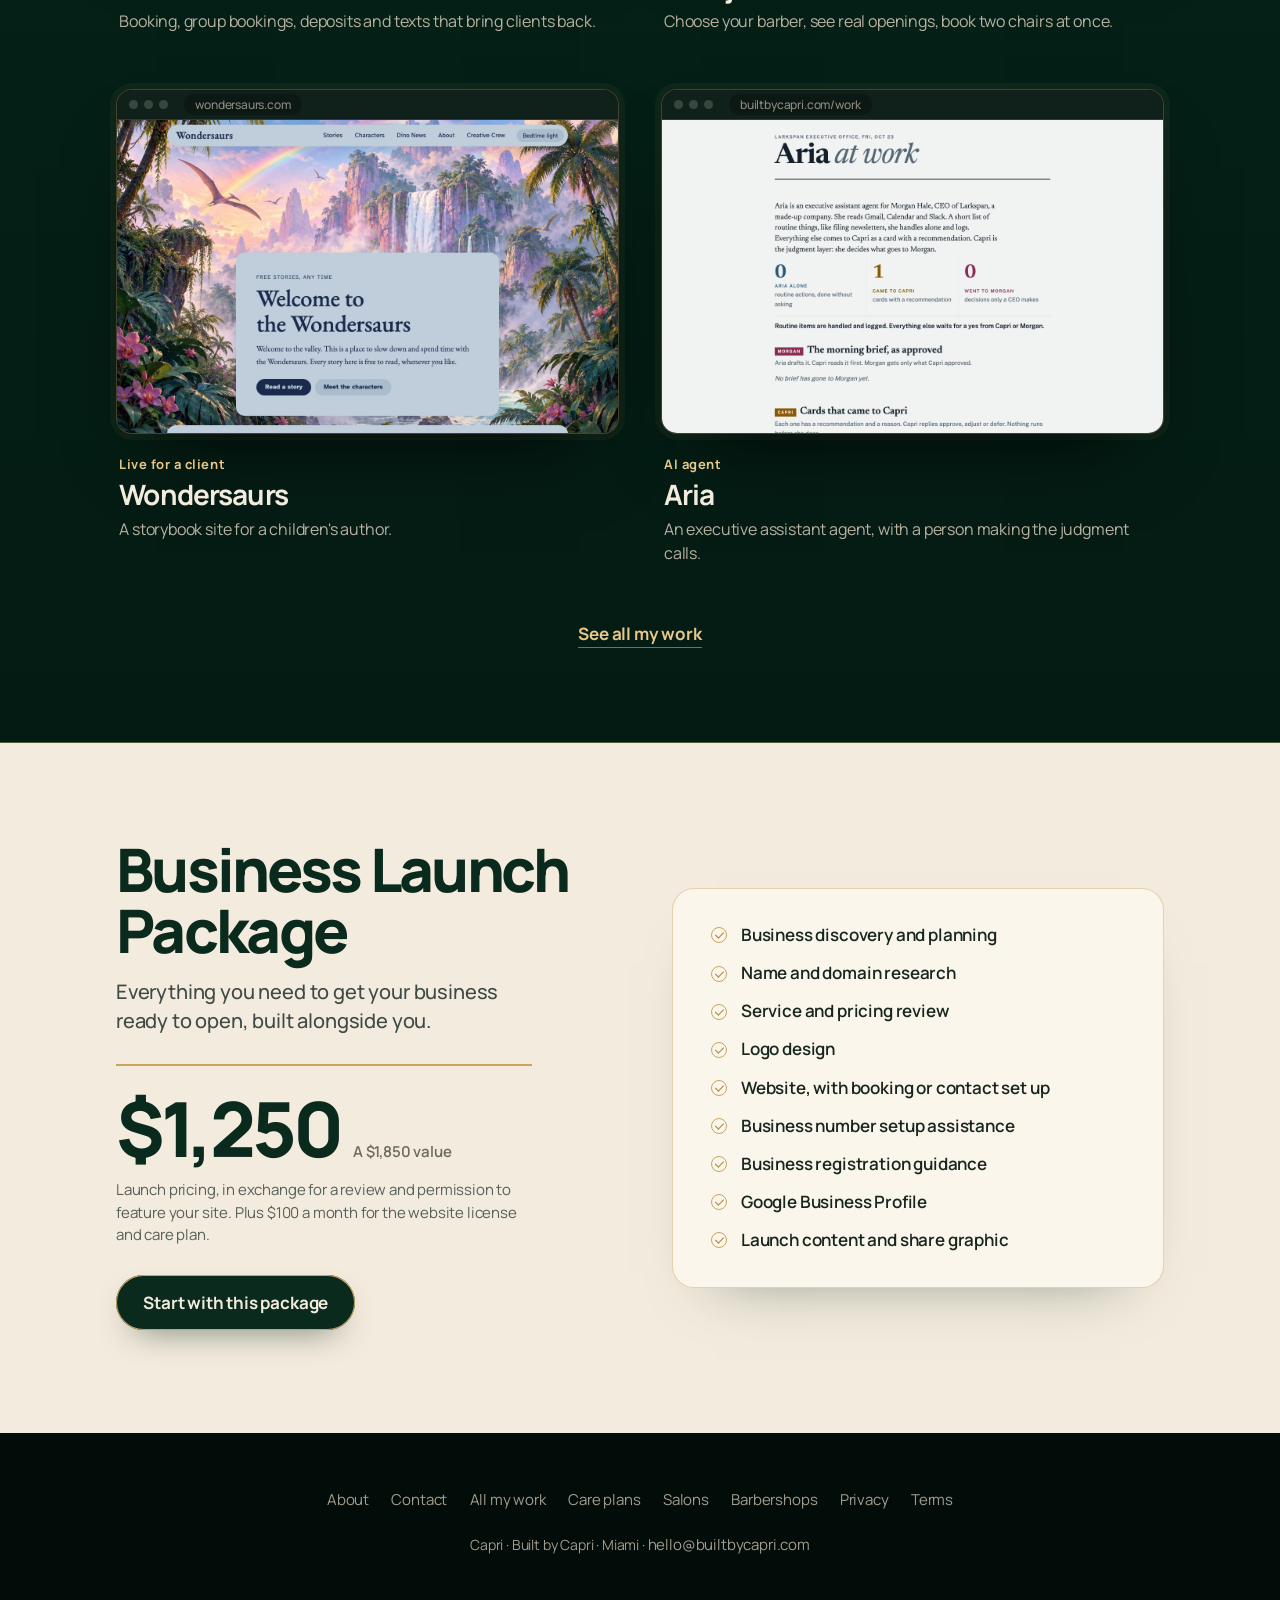
==== commit 5f487f72: "Homepage: icon problem cards, work in a big emerald band, Launch package as a cream offer, cream pla" ====
--- a/index.html
+++ b/index.html
@@ -240,16 +240,6 @@
 @media (max-width:760px){
 }
 
-/* Phones: a tight stack */
-@media (max-width:760px){
-  #cards{gap:.6rem}
-  #cards .s{padding:1rem 1.1rem;border-radius:18px;display:grid;grid-template-columns:auto 1fr;column-gap:.7rem;align-items:baseline}
-  #cards .s .n{margin:0;font-size:12px}
-  #cards .s h3{font-size:18px;margin:0}
-  #cards .s .q{grid-column:1/-1;font-size:15px;margin:.4rem 0 .2rem}
-  #cards .s > p:not(.q){grid-column:1/-1;font-size:14px;margin:0 0 .7rem}
-  #cards .me-btn{grid-column:1/-1;justify-self:start;font-size:13px;padding:.4rem .85rem}
-}
 
 
 /* Phones: three projects stacked instead of the moving reel */
@@ -296,6 +286,101 @@
 
 @media (max-width:560px){.two{grid-template-columns:1fr}.swap{text-align:center}}
 @media (prefers-reduced-motion:reduce){*{animation:none!important;transition:none!important}.reveal{opacity:1;transform:none}}
+
+/* Problem cards: their own voice, an icon for each */
+#cards{gap:1.2rem}
+#cards .s{background:#071A13;border:1px solid rgba(217,181,110,.2);border-radius:22px;padding:1.9rem 1.9rem 1.7rem;box-shadow:0 1px 0 rgba(255,244,218,.04) inset,0 24px 50px -36px rgba(0,0,0,.9);transition:border-color .4s,transform .5s var(--ease),box-shadow .4s}
+#cards .s{position:relative;z-index:0}
+#cards .s .ic{transition:background .3s,transform .5s var(--ease)}
+@media (hover:hover){#cards .s:hover{z-index:2;transform:translateY(-12px) scale(1.035);border-color:rgba(232,201,135,.7);box-shadow:0 1px 0 rgba(255,244,218,.06) inset,0 40px 70px -30px rgba(0,0,0,.95),0 0 0 1px rgba(232,201,135,.25),0 20px 60px -20px rgba(232,201,135,.28)}#cards .s:hover .ic{background:rgba(232,201,135,.18);transform:scale(1.12) rotate(-4deg)}}
+.s-top{display:flex;align-items:center;gap:.8rem;margin-bottom:1.3rem}
+.ic{display:grid;place-items:center;width:46px;height:46px;border-radius:14px;border:1px solid rgba(232,201,135,.45);background:rgba(232,201,135,.07);flex:none;transition:background .3s}
+.ic svg{width:24px;height:24px;fill:none;stroke:#E8C987;stroke-width:1.6;stroke-linecap:round;stroke-linejoin:round}
+#cards .s h3{font:700 15px/1.2 var(--sans);letter-spacing:.01em;color:#E8C987;margin:0}
+#cards .s .q{font:600 clamp(21px,2vw,24px)/1.3 var(--sans);letter-spacing:-.025em;color:var(--text);margin:0 0 .9rem}
+#cards .s > p:not(.q){color:var(--dim);font-size:16px;margin:0 0 1.6rem}
+@media (min-width:761px){#cards{grid-template-columns:repeat(6,1fr)}#cards .s{grid-column:span 2}#cards .s:nth-child(4),#cards .s:nth-child(5){grid-column:span 3}}
+@media (max-width:760px){
+  #cards{gap:.7rem}
+  #cards .s{padding:1.2rem 1.2rem 1.1rem;border-radius:18px}
+  .s-top{margin-bottom:.8rem}
+  .ic{width:38px;height:38px;border-radius:11px}.ic svg{width:20px;height:20px}
+  #cards .s .q{font-size:19px;margin-bottom:.5rem}
+  #cards .s > p:not(.q){font-size:15px;margin-bottom:1rem}
+  #cards .me-btn{font-size:13px;padding:.45rem .9rem}
+}
+
+/* Work: its own emerald band, big screens in a browser frame */
+.band{position:relative;margin-top:7rem;padding:6.5rem 0 6rem;background:linear-gradient(180deg,#05291D 0%,#041B13 100%);border-top:1px solid rgba(217,181,110,.35);border-bottom:1px solid rgba(217,181,110,.35)}
+.band .sec{margin-bottom:3.5rem}
+.projects{display:grid;grid-template-columns:1fr 1fr;gap:3.5rem 2.6rem}
+.proj{text-decoration:none;color:inherit;display:block}
+.frame{border-radius:16px;overflow:hidden;background:#0B1712;border:1px solid rgba(217,181,110,.28);box-shadow:0 40px 80px -40px rgba(0,0,0,.85),0 0 0 6px rgba(217,181,110,.05);transition:transform .6s var(--ease),box-shadow .6s,border-color .4s}
+.chrome{display:flex;align-items:center;gap:6px;height:30px;padding:0 12px;background:#0F211A;border-bottom:1px solid rgba(217,181,110,.18)}
+.chrome i{width:9px;height:9px;border-radius:50%;background:rgba(243,235,221,.18)}
+.chrome span{margin-left:10px;font:500 12px var(--sans);color:#8F8A7E;background:rgba(0,0,0,.28);border-radius:99px;padding:.15rem .7rem;white-space:nowrap;overflow:hidden;text-overflow:ellipsis}
+.frame img{display:block;width:100%;height:auto;aspect-ratio:16/10;object-fit:cover;object-position:top}
+@media (hover:hover){.proj:hover .frame{transform:translateY(-6px);border-color:rgba(232,201,135,.6);box-shadow:0 50px 90px -40px rgba(0,0,0,.9),0 0 0 6px rgba(232,201,135,.1)}}
+.meta{padding:1.3rem .2rem 0}
+.kind{font:700 13px var(--sans);letter-spacing:.04em;color:#E8C987;margin:0 0 .35rem}
+.meta h3{font:700 28px/1.1 var(--sans);letter-spacing:-.03em;margin:0 0 .45rem}
+.meta p:last-child{margin:0;color:#B9B1A2;font-size:16px;line-height:1.5;max-width:30rem}
+.allw{text-align:center;margin:3.5rem 0 0}
+.allw a{color:#E8C987;font-weight:700;text-decoration:none;border-bottom:1px solid rgba(232,201,135,.5);padding-bottom:.15rem}
+@media (max-width:760px){.band{margin-top:4.5rem;padding:4.5rem 0}.projects{grid-template-columns:1fr;gap:2.6rem}.meta h3{font-size:24px}.chrome{height:24px}.chrome i{width:7px;height:7px}}
+
+/* Launch package: the one cream section, an offer of its own */
+.offer{background:#F3EBDD;color:#102019;padding:6rem 0}
+.offer-in{display:grid;grid-template-columns:1fr 1fr;gap:3rem 4rem;align-items:center}
+.offer h2{font:800 clamp(38px,5.4vw,60px)/1.02 var(--sans);letter-spacing:-.045em;margin:0;color:#0A2A1D}
+.offer-sub{font:500 20px/1.45 var(--sans);color:#3E4A43;margin:1rem 0 1.8rem;max-width:26rem}
+.offer-price{display:flex;align-items:baseline;gap:.8rem;margin:0 0 .8rem;padding-top:1.5rem;border-top:2px solid #C9A45C;max-width:26rem}
+.offer-price b{font:800 clamp(52px,7vw,76px)/1 var(--sans);letter-spacing:-.05em;color:#0A2A1D}
+.offer-price span{font:600 15px/1.35 var(--sans);color:#6B6A5F}
+.offer-fine{color:#55605A;font-size:15px;line-height:1.5;margin:0 0 1.8rem;max-width:26rem}
+.btn.dark{background:#0A2A1D;color:#F3EBDD;box-shadow:inset 0 0 0 1px #C9A45C,0 14px 34px -18px rgba(10,42,29,.8)}
+.btn.dark::after{background:linear-gradient(100deg,transparent,rgba(232,201,135,.5),transparent)}
+.offer-list{list-style:none;margin:0;padding:2.2rem 2.4rem;background:#FBF6EC;border:1px solid rgba(201,164,92,.45);border-radius:22px;display:grid;gap:.95rem;box-shadow:0 30px 60px -45px rgba(10,42,29,.55)}
+.offer-list li{position:relative;padding-left:1.85rem;font:600 17px/1.35 var(--sans);color:#16261E}
+.offer-list li::before{content:"";position:absolute;left:0;top:.2em;width:1rem;height:1rem;border-radius:50%;border:1px solid #C9A45C;box-sizing:border-box}
+.offer-list li::after{content:"";position:absolute;left:.36rem;top:.38em;width:.24rem;height:.44rem;border:solid #A8843F;border-width:0 1.5px 1.5px 0;transform:rotate(45deg)}
+@media (max-width:760px){.offer{padding:4.5rem 0}.offer-in{grid-template-columns:1fr;gap:2.2rem}.offer-list{padding:1.6rem 1.4rem}.offer-list li{font-size:16px}.btn.dark{width:100%;text-align:center}}
+.foot{padding-top:3.5rem}
+
+/* A client's voice: a cream strip between the problems and the work */
+.voice{background:#F3EBDD;color:#0A2A1D;margin-top:6rem;padding:4.5rem 0}
+.voice blockquote{margin:0 auto;max-width:50rem;text-align:center}
+.voice blockquote p{font:600 clamp(26px,3.4vw,40px)/1.2 var(--sans);letter-spacing:-.03em;margin:0}
+.voice cite{display:block;margin-top:1.6rem;font:500 16px var(--sans);font-style:normal;color:#55605A}
+.voice cite b{display:block;font-weight:700;color:#0A2A1D;margin-bottom:.15rem}
+.voice cite::before{content:"";display:block;width:48px;height:2px;background:#C9A45C;margin:0 auto 1.2rem}
+.voice + .band{margin-top:0}
+@media (max-width:760px){.voice{margin-top:4rem;padding:3.2rem 0}}
+
+/* Your plan: a cream sheet, like a quote you can hold */
+.sheet{background:#F7F0E3;color:#102019;border:1px solid rgba(201,164,92,.6);box-shadow:0 40px 80px -45px rgba(0,0,0,.9)}
+.sheet .sheet-h{color:#8A6A2E}
+.sheet #rows li{border-bottom-color:rgba(10,42,29,.12)}
+.sheet #rows li span{color:#102019;font-weight:600}
+.sheet #rows li small{color:#5E665F}
+.sheet #rows li b{color:#0A2A1D}
+.sheet #rows li b.talk,.sheet #rows li.empty{color:#5E665F}
+.sheet .deal{background:#0A2A1D;color:#E8C987}
+.sheet .total span{color:#5E665F}
+.sheet .total b{color:#0A2A1D;text-shadow:none}
+.sheet .care{color:#3E4A43}
+.sheet .fine{color:#6B6A5F}
+.sheet .fine a{color:#8A6A2E}
+.sheet .btn{background:#0A2A1D;color:#F3EBDD;box-shadow:inset 0 0 0 1px #C9A45C,0 14px 34px -18px rgba(10,42,29,.8)}
+.sheet .btn::after{background:linear-gradient(100deg,transparent,rgba(232,201,135,.5),transparent)}
+.sheet .ask-h{color:#102019}
+.sheet .ask input,.sheet .ask textarea,.sheet .ask .stage{color:#102019;background-color:#FFFDF8;border-color:rgba(10,42,29,.2)}
+.sheet .ask input::placeholder,.sheet .ask textarea::placeholder{color:#8A8C84}
+.sheet .ask .stage.blank,.sheet .ask .stage:invalid{color:#8A8C84}
+.sheet .ask input:focus,.sheet .ask textarea:focus,.sheet .ask .stage:focus{border-color:#C9A45C;box-shadow:0 0 0 4px rgba(201,164,92,.18)}
+.sheet .ask small,.sheet .thanks p{color:#5E665F}
+.sheet .thanks h2{color:#0A2A1D}
+.sheet .grad{background:none;-webkit-background-clip:border-box;background-clip:border-box;color:#8A6A2E;animation:none}
 </style>
 <script defer src="/_vercel/insights/script.js"></script>
 </head>
@@ -309,21 +394,21 @@
 
 <div class="wrap">
   <section class="hero">
-    <p class="eyebrow reveal">Capri · Miami</p>
-    <h1 class="reveal">What's hardest<br>about your <span class="swap" id="swap"><span>business?</span></span></h1>
-    <a class="btn reveal hero-cta" href="#plan">Tell me</a>
+    <p class="eyebrow">Capri · Miami</p>
+    <h1>What's hardest<br>about your <span class="swap" id="swap"><span>business?</span></span></h1>
+    <a class="btn hero-cta" href="#plan">Tell me</a>
   </section>
 
-  <p class="me reveal">I'm Capri. I help entrepreneurs and small business owners turn ideas, challenges, and messy processes into solutions that actually work. <span>From business setup to custom technology, I'll help you figure out what you need and build it.</span> <a class="more" href="/about/">More about me</a></p>
+  <p class="me">I'm Capri. I help entrepreneurs and small business owners turn ideas, challenges, and messy processes into solutions that actually work. <span>From business setup to custom technology, I'll help you figure out what you need and build it.</span> <a class="more" href="/about/">More about me</a></p>
 
   <section class="svc" id="plan">
     <div class="sec reveal"><h2>Sound familiar?</h2><p>Tap the one that sounds like you.</p></div>
     <div class="grid" id="cards">
-      <div class="s reveal" data-line="start"><span class="n">01</span><h3>The Starting Point</h3><p class="q">"I have an idea, but need help getting started."</p><p>The right foundation, tools, and next steps.</p><button type="button" class="me-btn" data-chip="I'm just starting out" data-line="start">That's me</button></div>
-      <div class="s reveal" data-line="manual"><span class="n">02</span><h3>The Growing Pains</h3><p class="q">"My business is running, but things are getting messy."</p><p>Systems that replace the spreadsheets, DMs, and follow-ups.</p><button type="button" class="me-btn" data-chip="I do the same tasks every day" data-line="manual">That's me</button></div>
-      <div class="s reveal" data-line="customers"><span class="n">03</span><h3>The Customer Experience</h3><p class="q">"I need customers to find, book, and pay me more easily."</p><p>Websites, booking, and payments that bring them back.</p><button type="button" class="me-btn" data-chip="I take bookings in my DMs" data-line="customers">That's me</button></div>
-      <div class="s reveal" data-line="grow"><span class="n">04</span><h3>The Next Level</h3><p class="q">"My business is growing, and I need better systems."</p><p>Dashboards, automations, and custom tools.</p><button type="button" class="me-btn" data-chip="It's all in my head or a spreadsheet" data-line="grow">That's me</button></div>
-      <div class="s reveal" data-line="idea"><span class="n">05</span><h3>The Big Idea</h3><p class="q">"I have an idea for a tool or app I want to bring to life."</p><p>An app, platform, or AI-powered solution, built for real.</p><button type="button" class="me-btn" data-chip="I have an idea for an app" data-line="idea">That's me</button></div>
+      <div class="s reveal" data-line="start"><div class="s-top"><span class="ic"><svg viewBox="0 0 24 24" aria-hidden="true"><path d="M12 21v-9"/><path d="M12 12c0-4.4 3-7 7.5-7 0 4.4-3 7-7.5 7Z"/><path d="M12 14.5C12 11 9.8 9 6 9c0 3.5 2.2 5.5 6 5.5Z"/></svg></span><h3>The Starting Point</h3></div><p class="q">"I have an idea, but need help getting started."</p><p>The right foundation, tools, and next steps.</p><button type="button" class="me-btn" data-chip="I'm just starting out" data-line="start">That's me</button></div>
+      <div class="s reveal" data-line="manual"><div class="s-top"><span class="ic"><svg viewBox="0 0 24 24" aria-hidden="true"><path d="M3 7.5c2.2 0 2.8 4 5 4s2.8-4 5-4 2.8 4 5 4h3"/><path d="M3 17h18"/><path d="m18 14 3 3-3 3"/></svg></span><h3>The Growing Pains</h3></div><p class="q">"My business is running, but things are getting messy."</p><p>Systems that replace the spreadsheets, DMs, and follow-ups.</p><button type="button" class="me-btn" data-chip="I do the same tasks every day" data-line="manual">That's me</button></div>
+      <div class="s reveal" data-line="customers"><div class="s-top"><span class="ic"><svg viewBox="0 0 24 24" aria-hidden="true"><rect x="3.5" y="5" width="17" height="15.5" rx="2.5"/><path d="M3.5 10h17M8 3v4M16 3v4"/><path d="m9 15 2 2 4-4"/></svg></span><h3>The Customer Experience</h3></div><p class="q">"I need customers to find, book, and pay me more easily."</p><p>Websites, booking, and payments that bring them back.</p><button type="button" class="me-btn" data-chip="I take bookings in my DMs" data-line="customers">That's me</button></div>
+      <div class="s reveal" data-line="grow"><div class="s-top"><span class="ic"><svg viewBox="0 0 24 24" aria-hidden="true"><path d="M4 20.5h16"/><path d="M7 17v-3.5M12 17v-7M17 17V6"/><path d="m14 6 3-3 3 3"/></svg></span><h3>The Next Level</h3></div><p class="q">"My business is growing, and I need better systems."</p><p>Dashboards, automations, and custom tools.</p><button type="button" class="me-btn" data-chip="It's all in my head or a spreadsheet" data-line="grow">That's me</button></div>
+      <div class="s reveal" data-line="idea"><div class="s-top"><span class="ic"><svg viewBox="0 0 24 24" aria-hidden="true"><path d="M9.5 18h5M10.5 21h3"/><path d="M12 3a6 6 0 0 0-3.8 10.6c.8.7 1.3 1.5 1.3 2.4h5c0-.9.5-1.7 1.3-2.4A6 6 0 0 0 12 3Z"/></svg></span><h3>The Big Idea</h3></div><p class="q">"I have an idea for a tool or app I want to bring to life."</p><p>An app, platform, or AI-powered solution, built for real.</p><button type="button" class="me-btn" data-chip="I have an idea for an app" data-line="idea">That's me</button></div>
     </div>
     <button type="button" class="diy reveal" id="diy">Or build your solution step by step</button>
     <div class="plan" id="planBox">
@@ -402,54 +487,65 @@
       </div>
     </div>
 
-    <div class="pkg reveal">
-      <div>
-        <h3>Business Launch Package</h3>
-        <p class="pkg-price"><s>$1,850</s> <b>$1,250</b></p>
-        <p class="sm">Launch price for my first 5 clients, in exchange for a review and permission to feature your site. Plus $100 a month for the website license and care plan.</p>
-      </div>
-      <ul>
-        <li>Business discovery and planning</li>
-        <li>Name and domain research</li>
-        <li>Service and pricing review</li>
-        <li>Logo design</li>
-        <li>Website, with booking or contact set up</li>
-        <li>Business number setup assistance</li>
-        <li>Business registration guidance</li>
-        <li>Google Business Profile</li>
-        <li>Launch content and share graphic</li>
-      </ul>
+  </section>
+
+</div>
+
+<section class="band" id="work">
+  <div class="wrap">
+    <div class="sec reveal"><h2>Have a problem like this?<br><span class="grad">Let's solve it.</span></h2><p>Tap any of them. They all work.</p></div>
+    <div class="projects">
+    <a class="proj reveal" href="https://rent-day-demo.vercel.app" target="_blank" rel="noreferrer">
+      <div class="frame"><div class="chrome"><i></i><i></i><i></i><span>rent-day-demo.vercel.app</span></div><img src="/work/rentday.jpg" alt="Rent Day screen" width="1280" height="800" loading="lazy"></div>
+      <div class="meta"><p class="kind">Live for a client</p><h3>Rent Day</h3><p>Rent collection for a suite owner: pay links, reminders, late fees that add themselves.</p></div>
+    </a>
+    <a class="proj reveal" href="https://eigen.beauty" target="_blank" rel="noreferrer">
+      <div class="frame"><div class="chrome"><i></i><i></i><i></i><span>eigen.beauty</span></div><img src="/work/eigen.jpg" alt="Eigen screen" width="1280" height="800" loading="lazy"></div>
+      <div class="meta"><p class="kind">My own brand</p><h3>Eigen</h3><p>A beauty brand with a scan that measures each eye on its own.</p></div>
+    </a>
+    <a class="proj reveal" href="/salons/">
+      <div class="frame"><div class="chrome"><i></i><i></i><i></i><span>builtbycapri.com/salons</span></div><img src="/work/casaluz.jpg" alt="Casa Luz screen" width="1280" height="800" loading="lazy"></div>
+      <div class="meta"><p class="kind">Sample salon site</p><h3>Casa Luz</h3><p>Booking, group bookings, deposits and texts that bring clients back.</p></div>
+    </a>
+    <a class="proj reveal" href="/barbershops/">
+      <div class="frame"><div class="chrome"><i></i><i></i><i></i><span>builtbycapri.com/barbershops</span></div><img src="/work/navaja.jpg" alt="Navaja screen" width="1280" height="800" loading="lazy"></div>
+      <div class="meta"><p class="kind">Sample barbershop site</p><h3>Navaja</h3><p>Choose your barber, see real openings, book two chairs at once.</p></div>
+    </a>
+    <a class="proj reveal" href="https://wondersaurs.com" target="_blank" rel="noreferrer">
+      <div class="frame"><div class="chrome"><i></i><i></i><i></i><span>wondersaurs.com</span></div><img src="/work/wondersaurs.jpg" alt="Wondersaurs screen" width="1280" height="800" loading="lazy"></div>
+      <div class="meta"><p class="kind">Live for a client</p><h3>Wondersaurs</h3><p>A storybook site for a children's author.</p></div>
+    </a>
+    <a class="proj reveal" href="/work/">
+      <div class="frame"><div class="chrome"><i></i><i></i><i></i><span>builtbycapri.com/work</span></div><img src="/work/aria.jpg" alt="Aria screen" width="1280" height="800" loading="lazy"></div>
+      <div class="meta"><p class="kind">AI agent</p><h3>Aria</h3><p>An executive assistant agent, with a person making the judgment calls.</p></div>
+    </a>
     </div>
-  </section>
-
-  <div class="sec reveal built"><h2>Have a problem like this?<br><span class="grad">Let's solve it.</span></h2><p>Tap any of them. They're real.</p></div>
-</div>
-
-<div class="reel reveal" tabindex="0" aria-label="Work"><div class="track" id="track">
-    <a class="w" href="https://rent-day-demo.vercel.app" target="_blank" rel="noreferrer"><img src="/work/rentday.jpg" alt="Rent Day" loading="lazy"><div><h3>Rent Day</h3><p>Rent collection for a suite owner: pay links, reminders, late fees that add themselves.</p></div></a>
-    <a class="w" href="https://builtbycapri.com/salons/" target="_blank" rel="noreferrer"><img src="/work/casaluz.jpg" alt="Casa Luz" loading="lazy"><div><h3>Casa Luz</h3><p>A salon site with booking, group bookings, deposits and texts that bring clients back.</p></div></a>
-    <a class="w" href="https://builtbycapri.com/barbershops/" target="_blank" rel="noreferrer"><img src="/work/navaja.jpg" alt="Navaja" loading="lazy"><div><h3>Navaja</h3><p>A barbershop site: choose your barber, see real openings, book two chairs at once.</p></div></a>
-    <a class="w" href="https://eigen.beauty" target="_blank" rel="noreferrer"><img src="/work/eigen.jpg" alt="Eigen" loading="lazy"><div><h3>Eigen</h3><p>A beauty brand with a scan that measures each eye on its own.</p></div></a>
-    <a class="w" href="/work/" target="_blank" rel="noreferrer"><img src="/work/aria.jpg" alt="Aria" loading="lazy"><div><h3>Aria</h3><p>An executive assistant agent, with a person making the judgment calls.</p></div></a>
-    <a class="w" href="https://wondersaurs.com" target="_blank" rel="noreferrer"><img src="/work/wondersaurs.jpg" alt="Wondersaurs" loading="lazy"><div><h3>Wondersaurs</h3><p>A storybook site for a children's author.</p></div></a>
-    <a class="w" href="/work/" target="_blank" rel="noreferrer"><img src="/work/plays.jpg" alt="My Plays" loading="lazy"><div><h3>My Plays</h3><p>A trading dashboard that says plainly when there's no trade.</p></div></a>
-    <a class="w" href="/work/" target="_blank" rel="noreferrer"><img src="/work/hablamos.jpg" alt="Hablamos" loading="lazy"><div><h3>Hablamos</h3><p>A Spanish practice app, built with my tutor.</p></div></a>
-    <a class="w" href="https://rent-day-demo.vercel.app" target="_blank" rel="noreferrer" aria-hidden="true" tabindex="-1"><img src="/work/rentday.jpg" alt="" loading="lazy"><div><h3>Rent Day</h3><p>Rent collection for a suite owner: pay links, reminders, late fees that add themselves.</p></div></a>
-    <a class="w" href="https://builtbycapri.com/salons/" target="_blank" rel="noreferrer" aria-hidden="true" tabindex="-1"><img src="/work/casaluz.jpg" alt="" loading="lazy"><div><h3>Casa Luz</h3><p>A salon site with booking, group bookings, deposits and texts that bring clients back.</p></div></a>
-    <a class="w" href="https://builtbycapri.com/barbershops/" target="_blank" rel="noreferrer" aria-hidden="true" tabindex="-1"><img src="/work/navaja.jpg" alt="" loading="lazy"><div><h3>Navaja</h3><p>A barbershop site: choose your barber, see real openings, book two chairs at once.</p></div></a>
-    <a class="w" href="https://eigen.beauty" target="_blank" rel="noreferrer" aria-hidden="true" tabindex="-1"><img src="/work/eigen.jpg" alt="" loading="lazy"><div><h3>Eigen</h3><p>A beauty brand with a scan that measures each eye on its own.</p></div></a>
-    <a class="w" href="/work/" target="_blank" rel="noreferrer" aria-hidden="true" tabindex="-1"><img src="/work/aria.jpg" alt="" loading="lazy"><div><h3>Aria</h3><p>An executive assistant agent, with a person making the judgment calls.</p></div></a>
-    <a class="w" href="https://wondersaurs.com" target="_blank" rel="noreferrer" aria-hidden="true" tabindex="-1"><img src="/work/wondersaurs.jpg" alt="" loading="lazy"><div><h3>Wondersaurs</h3><p>A storybook site for a children's author.</p></div></a>
-    <a class="w" href="/work/" target="_blank" rel="noreferrer" aria-hidden="true" tabindex="-1"><img src="/work/plays.jpg" alt="" loading="lazy"><div><h3>My Plays</h3><p>A trading dashboard that says plainly when there's no trade.</p></div></a>
-    <a class="w" href="/work/" target="_blank" rel="noreferrer" aria-hidden="true" tabindex="-1"><img src="/work/hablamos.jpg" alt="" loading="lazy"><div><h3>Hablamos</h3><p>A Spanish practice app, built with my tutor.</p></div></a>
-  </div></div>
-
-<div class="wrap mwork">
-  <a class="mw" href="https://rent-day-demo.vercel.app" target="_blank" rel="noreferrer"><img src="/work/rentday.jpg" alt="Rent Day" loading="lazy"><div><h3>Rent Day</h3><p>Pay links, reminders and late fees for a suite owner.</p></div></a>
-  <a class="mw" href="/salons/"><img src="/work/casaluz.jpg" alt="Casa Luz" loading="lazy"><div><h3>Casa Luz</h3><p>A salon site with booking, deposits and texts.</p></div></a>
-  <a class="mw" href="https://eigen.beauty" target="_blank" rel="noreferrer"><img src="/work/eigen.jpg" alt="Eigen" loading="lazy"><div><h3>Eigen</h3><p>A beauty brand with a scan for each eye.</p></div></a>
-  <a class="allwork" href="/work/">See all my work</a>
-</div>
+    <p class="allw reveal"><a href="/work/">See all my work</a></p>
+  </div>
+</section>
+
+<section class="offer" id="launch">
+  <div class="wrap offer-in reveal">
+    <div class="offer-l">
+      <h2>Business Launch Package</h2>
+      <p class="offer-sub">Everything you need to get your business ready to open, built alongside you.</p>
+      <p class="offer-price"><b>$1,250</b><span>A $1,850 value</span></p>
+      <p class="offer-fine">Launch pricing, in exchange for a review and permission to feature your site. Plus $100 a month for the website license and care plan.</p>
+      <a class="btn dark" href="#plan" id="takeLaunch">Start with this package</a>
+    </div>
+    <ul class="offer-list">
+      <li>Business discovery and planning</li>
+      <li>Name and domain research</li>
+      <li>Service and pricing review</li>
+      <li>Logo design</li>
+      <li>Website, with booking or contact set up</li>
+      <li>Business number setup assistance</li>
+      <li>Business registration guidance</li>
+      <li>Google Business Profile</li>
+      <li>Launch content and share graphic</li>
+    </ul>
+  </div>
+</section>
 
 <div class="wrap">
 
@@ -505,58 +601,7 @@
   setTimeout(type, del ? 22 : 45);
 })();
 
-const track = document.getElementById("track");
-// A soft light follows the pointer across each card.
-track.addEventListener("pointermove", (e) => {
-  const w = e.target.closest(".w"); if (!w) return;
-  const b = w.getBoundingClientRect();
-  w.style.setProperty("--mx", e.clientX - b.left + "px");
-  w.style.setProperty("--my", e.clientY - b.top + "px");
-});
-
 const io = new IntersectionObserver((es) => es.forEach((e) => { if (e.isIntersecting) { e.target.classList.add("seen"); io.unobserve(e.target); } }), { threshold: .15 });
-// The reel drifts on its own, and anyone can swipe, scroll or drag it. It pauses while they do,
-// picks back up a few seconds later, and loops because the cards are listed twice.
-(() => {
-  const reel = document.querySelector(".reel");
-  const still = matchMedia("(prefers-reduced-motion: reduce)").matches;
-  let held = false, idleUntil = 0, pos = 0, last = performance.now();
-  const half = () => track.scrollWidth / 2;
-  const touch = () => { idleUntil = performance.now() + 3000; };
-  const wrap = () => {
-    if (reel.scrollLeft >= half()) reel.scrollLeft -= half();
-    else if (reel.scrollLeft <= 0) reel.scrollLeft += half();
-  };
-  function tick(t) {
-    const dt = Math.min(64, t - last); last = t;
-    if (!still && !held && t > idleUntil && !(matchMedia("(hover: hover)").matches && reel.matches(":hover"))) {
-      pos += dt * 0.03;
-      if (pos >= 1) { reel.scrollLeft += Math.floor(pos); pos -= Math.floor(pos); wrap(); }
-    }
-    requestAnimationFrame(tick);
-  }
-  reel.addEventListener("scroll", () => { if (held || performance.now() < idleUntil) wrap(); }, { passive: true });
-  ["wheel", "touchstart", "touchmove", "keydown"].forEach((e) => reel.addEventListener(e, touch, { passive: true }));
-  reel.addEventListener("touchend", touch, { passive: true });
-
-  // Mouse drag on a computer. A real drag never counts as a click on the card underneath.
-  let startX = 0, startLeft = 0, moved = false;
-  reel.addEventListener("pointerdown", (e) => {
-    if (e.pointerType !== "mouse") return;
-    held = true; moved = false; startX = e.clientX; startLeft = reel.scrollLeft;
-  });
-  addEventListener("pointermove", (e) => {
-    if (!held || e.pointerType !== "mouse") return;
-    const dx = e.clientX - startX;
-    if (Math.abs(dx) > 5) { moved = true; reel.classList.add("dragging"); }
-    if (moved) { reel.scrollLeft = startLeft - dx; wrap(); }
-  });
-  addEventListener("pointerup", () => { if (!held) return; held = false; reel.classList.remove("dragging"); touch(); });
-  reel.addEventListener("click", (e) => { if (moved) { e.preventDefault(); moved = false; } }, true);
-
-  requestAnimationFrame(() => { reel.scrollLeft = 1; requestAnimationFrame(tick); });
-})();
-
 document.querySelectorAll(".reveal").forEach((el, i) => { el.style.transitionDelay = (el.closest(".hero") ? i * 120 : 0) + "ms"; io.observe(el); });
 
 // "Tell me yours" lands on the plan builder, clear of the header.
@@ -569,7 +614,7 @@
 // then adds features (priced on the call) and extras (priced here). The sheet shows
 // what it takes to start and what it costs monthly, kept apart on purpose.
 const START = {
-  launch:  { name: "Business Launch Package", note: "For a new business. Your website plus everything to open your doors", setup: [1250, 1250], was: 1850, deal: "First 5 clients", mo: [100, 100] },
+  launch:  { name: "Business Launch Package", note: "For a new business. Your website plus everything to open your doors", setup: [1250, 1250], was: 1850, deal: "Launch price", mo: [100, 100] },
   site:    { name: "Website", note: "Designed and built for you", setup: [300, 500], mo: [100, 100] },
   booking: { name: "Booking website", note: "Clients book and pay without the DMs", setup: [500, 900], mo: [125, 175] },
   store:   { name: "Online store", note: "Sell your products online", setup: [750, 1500], mo: [175, 250] },
@@ -665,7 +710,7 @@
   }).join("");
 
   rowsEl.innerHTML = "";
-  if (s) rowsEl.insertAdjacentHTML("beforeend", `<li><div><span>${start === "blue" ? "Business Blueprint" : s.name}${s.deal ? `<em class="deal">${s.deal}</em>` : ""}</span><small>${s.note}</small></div><b>${s.was ? `<s>${money(s.was)}</s>` : ""}${range(s.setup, s.plus)}</b></li>`);
+  if (s) rowsEl.insertAdjacentHTML("beforeend", `<li><div><span>${start === "blue" ? "Business Blueprint" : s.name}${s.deal ? `<em class="deal">${s.deal}</em>` : ""}</span><small>${s.note}</small>${s.was ? `<small>A ${money(s.was)} value</small>` : ""}</div><b>${range(s.setup, s.plus)}</b></li>`);
   if (feats.size) rowsEl.insertAdjacentHTML("beforeend", `<li><div><span>Features</span><small>${[...feats].join(", ")}</small></div><b class="talk">On our call</b></li>`);
   ex.forEach((k) => { const e = EXTRA[k]; rowsEl.insertAdjacentHTML("beforeend", `<li><div><span>${e.name}</span>${e.mo ? `<small>Plus $${e.mo} a month</small>` : e.note ? `<small>${e.note}</small>` : ""}</div><b>${e.talk ? "Let's talk" : money(e.setup)}</b></li>`); });
   if (!rowsEl.children.length) rowsEl.innerHTML = '<li class="empty">Tap anything and watch your plan come together.</li>';
@@ -675,7 +720,7 @@
   moEl.textContent = t.mo[1] ? range(t.mo, t.plus) : s ? "None" : "$0";
   careEl.textContent = !s ? "" : start === "blue"
     ? "No monthly fee. If you hire me to build it, the $199 comes off your build."
-    : `The monthly is your website license and care plan: hosting, maintenance and support. 12 month minimum.${start === "launch" ? " Launch price for my first 5 clients, in exchange for a review and permission to feature your site." : ""}`;
+    : `The monthly is your website license and care plan: hosting, maintenance and support. 12 month minimum.${start === "launch" ? " Launch pricing, in exchange for a review and permission to feature your site." : ""}`;
 
   const any = !!(s || ex.length);
   sendBtn.disabled = !any;
@@ -690,6 +735,7 @@
   if (!pickEl.hidden) return;
   pickEl.hidden = false; $("diy").hidden = true; planBox.classList.add("both");
 }
+$("takeLaunch").onclick = (e) => { e.preventDefault(); openPick(); chosen = "launch"; render(); $("plan").scrollIntoView({ behavior: "smooth" }); };
 $("diy").onclick = () => { openPick(); render(); pickEl.scrollIntoView({ behavior: "smooth", block: "nearest" }); };
 chipsEl.addEventListener("click", (e) => { const c = e.target.closest(".chip"); if (!c) return; c.classList.toggle("on"); render(); });
 startsEl.addEventListener("click", (e) => { const b = e.target.closest(".opt"); if (!b) return; chosen = b.dataset.s; render(); });
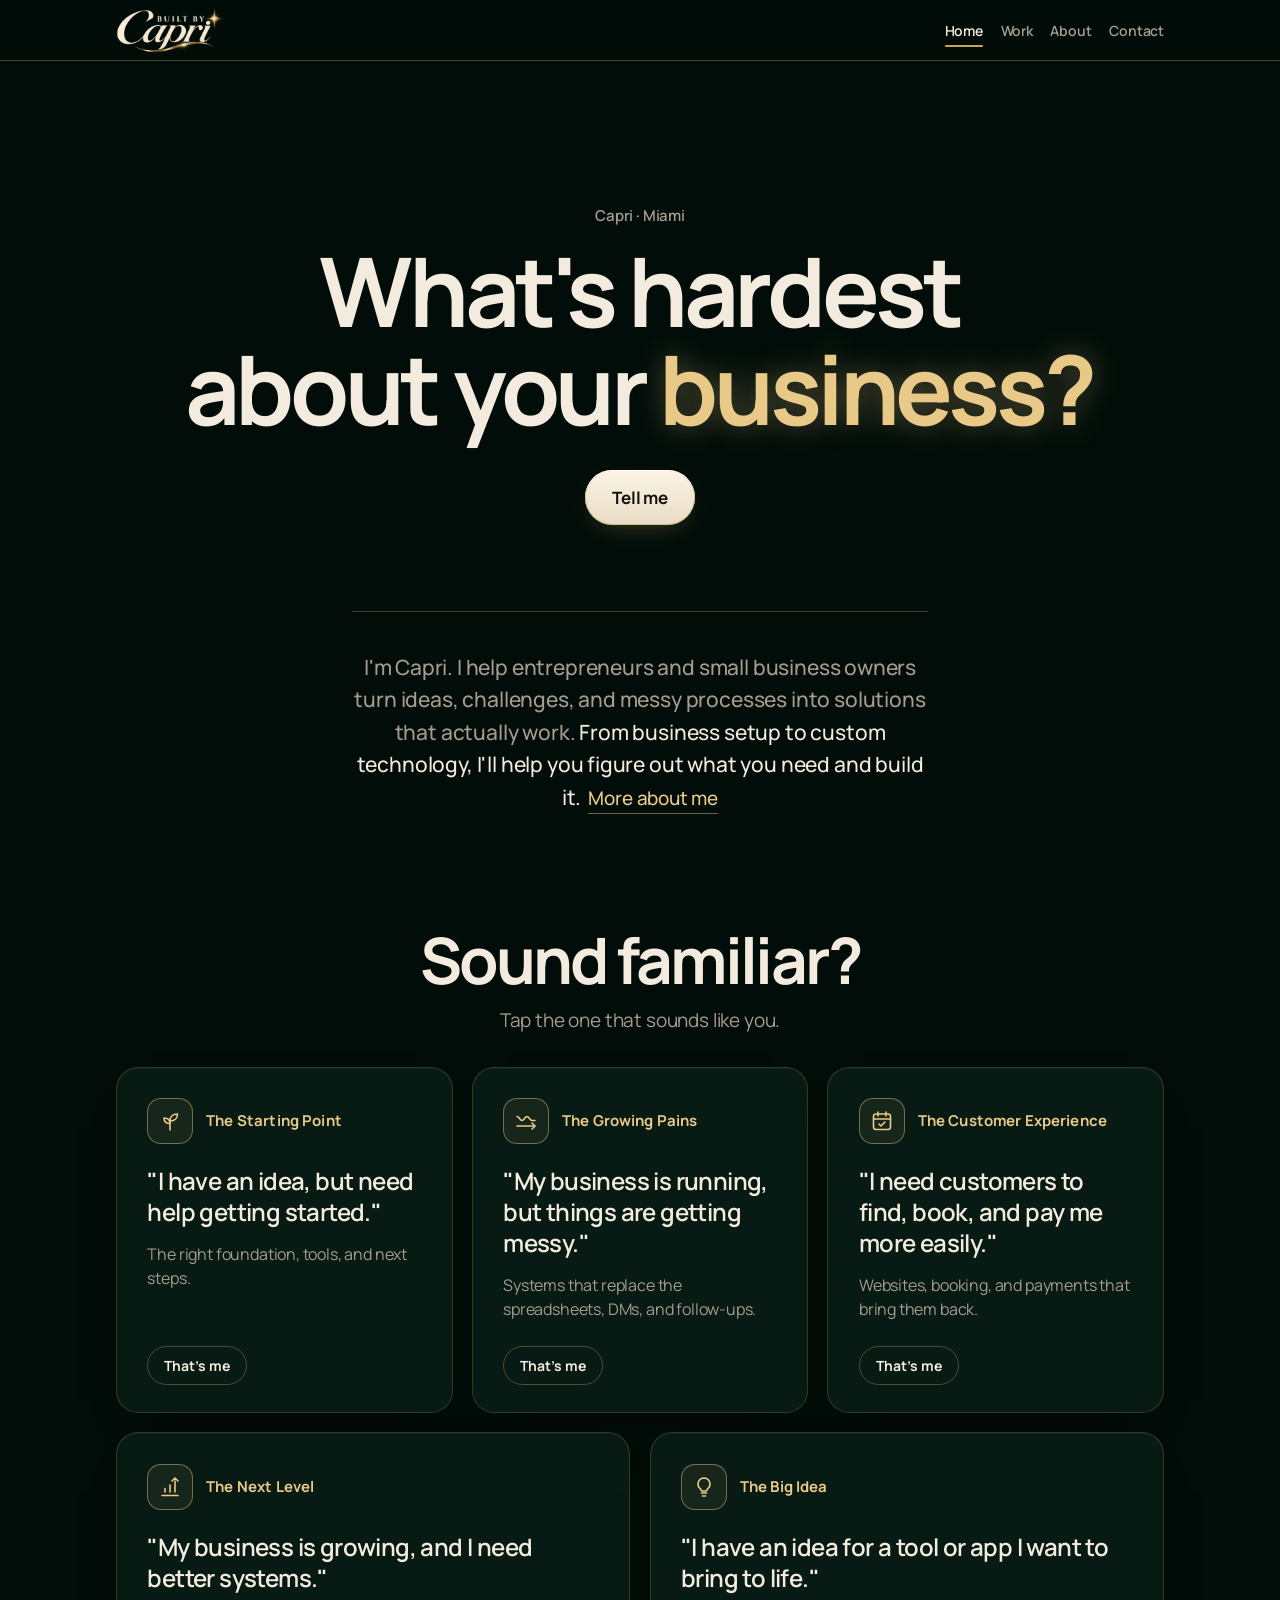
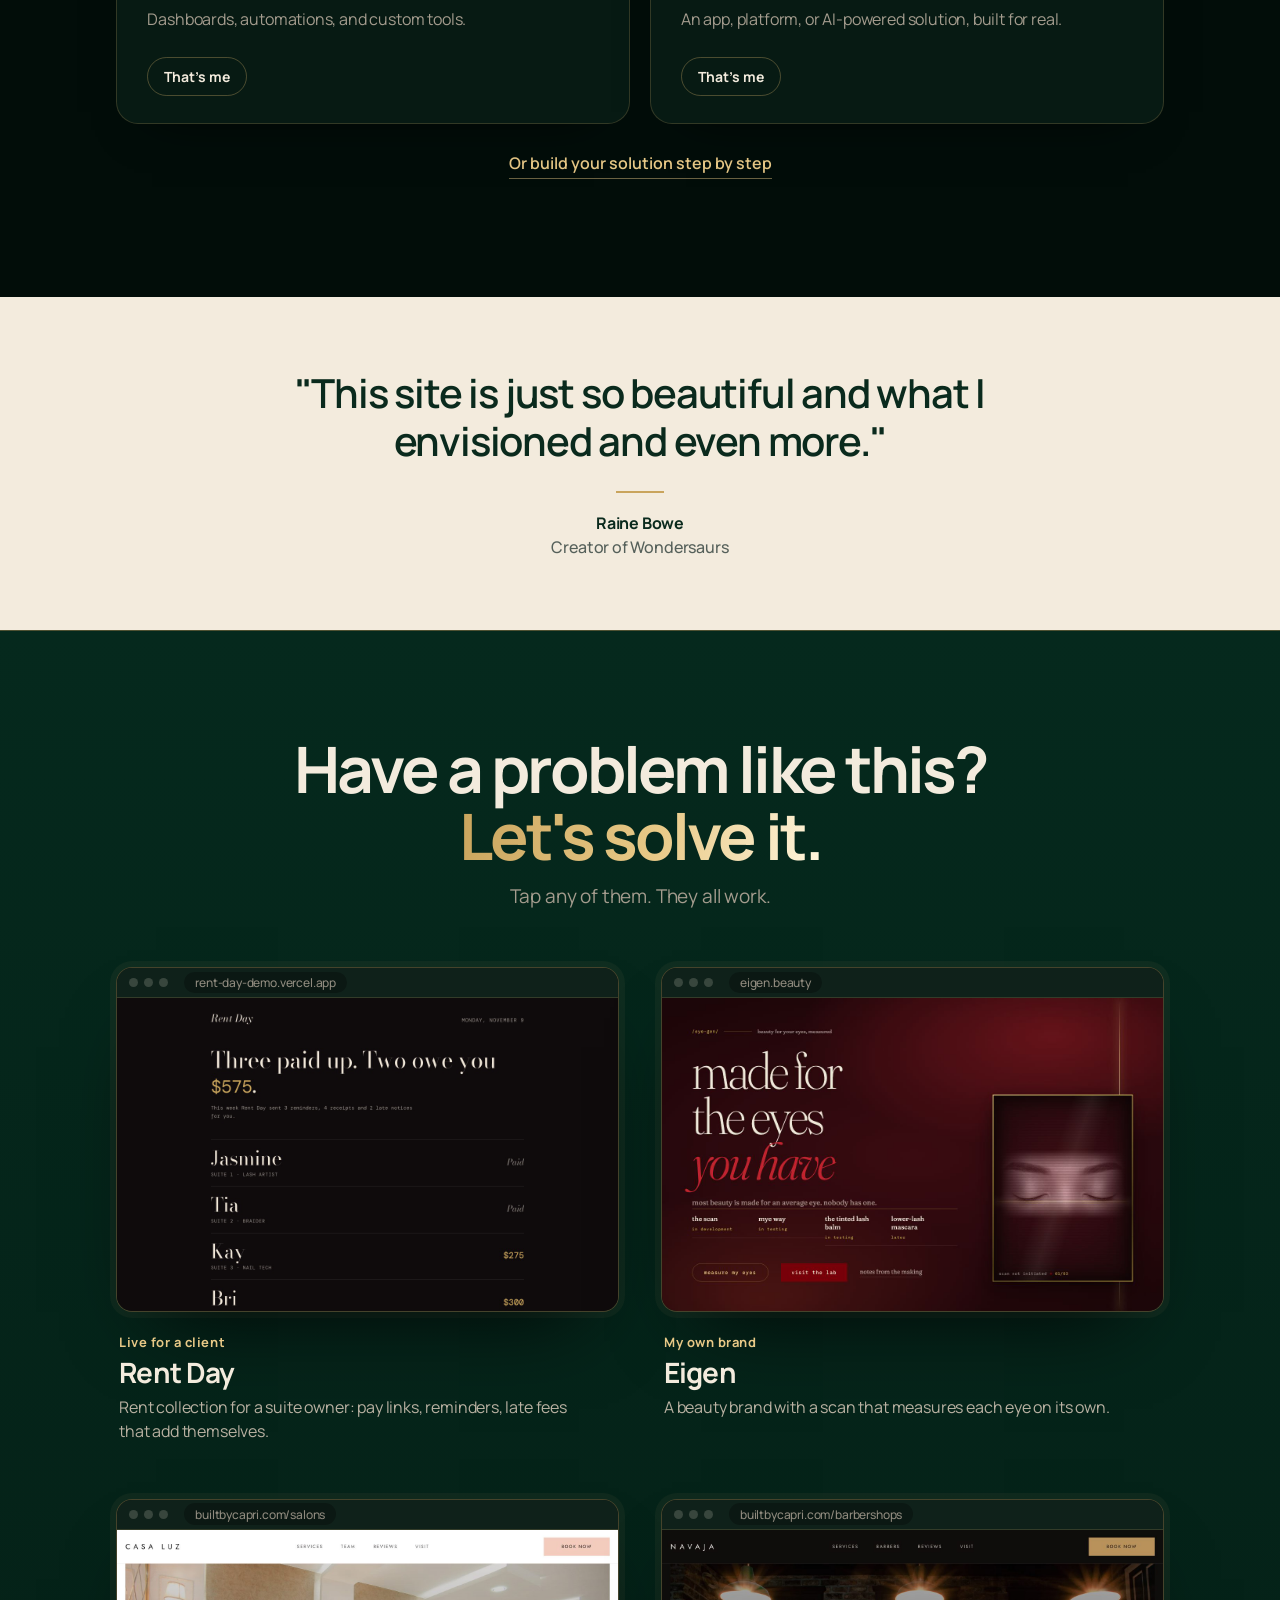
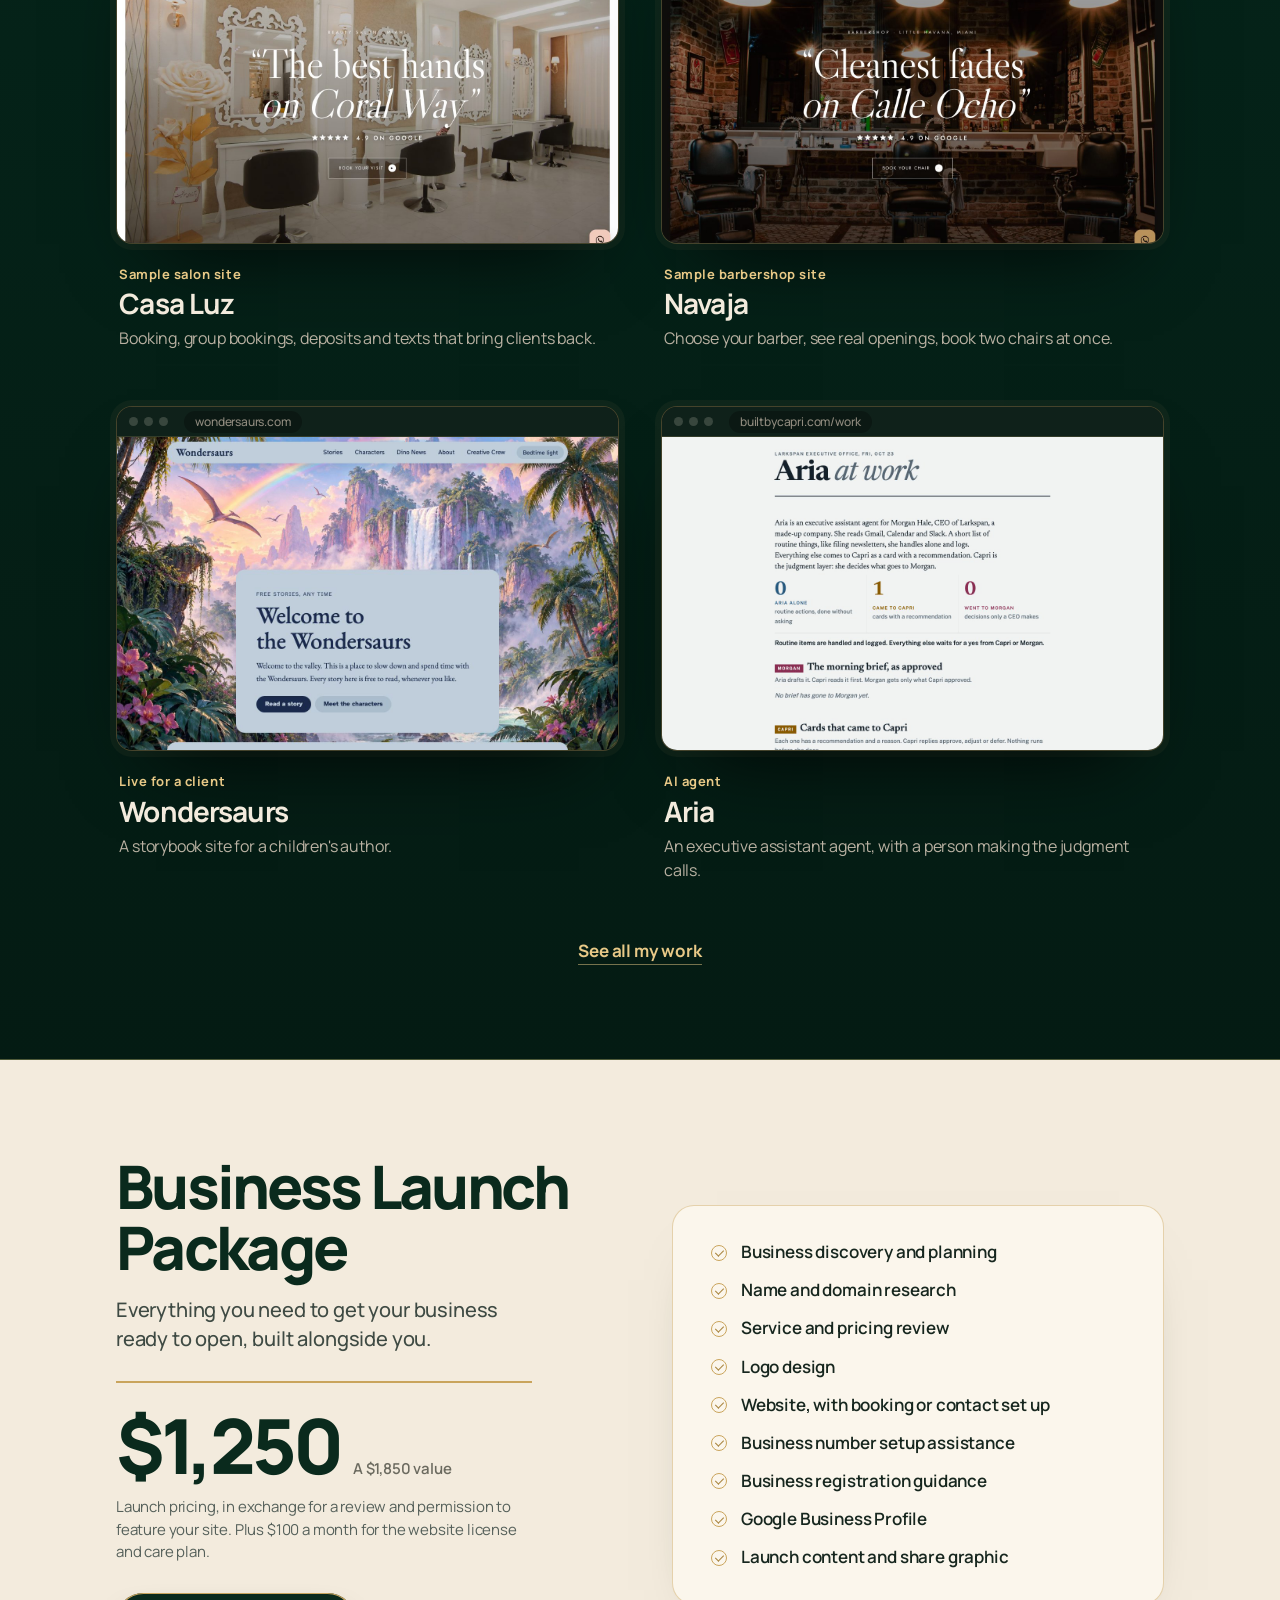
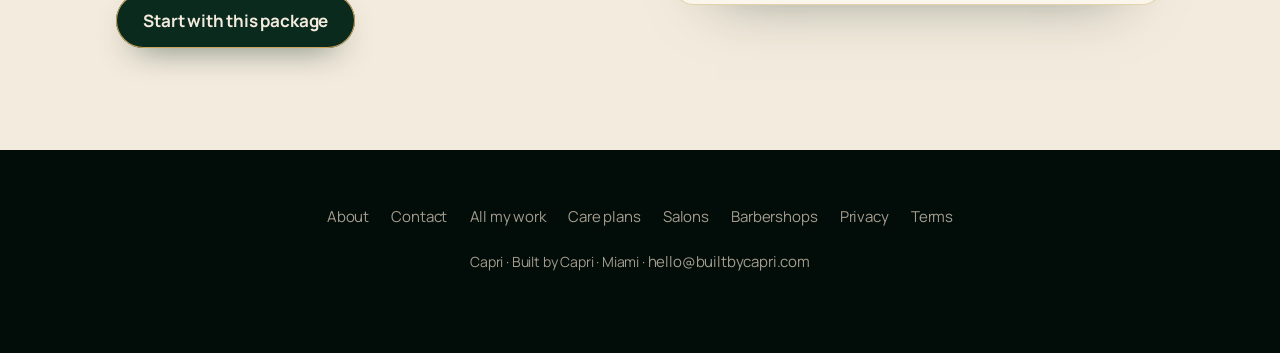
==== commit 34e272e4: "Homepage: Raine Bowe quote band, bottom cards lift down on hover" ====
--- a/index.html
+++ b/index.html
@@ -381,6 +381,9 @@
 .sheet .ask small,.sheet .thanks p{color:#5E665F}
 .sheet .thanks h2{color:#0A2A1D}
 .sheet .grad{background:none;-webkit-background-clip:border-box;background-clip:border-box;color:#8A6A2E;animation:none}
+
+/* The bottom row lifts down, away from the cards above */
+@media (hover:hover) and (min-width:761px){#cards .s:nth-child(4):hover,#cards .s:nth-child(5):hover{transform:translateY(12px) scale(1.035)}}
 </style>
 <script defer src="/_vercel/insights/script.js"></script>
 </head>
@@ -490,6 +493,15 @@
   </section>
 
 </div>
+
+<section class="voice reveal" aria-label="What a client said">
+  <div class="wrap">
+    <blockquote>
+      <p>"This site is just so beautiful and what I envisioned and even more."</p>
+      <cite><b>Raine Bowe</b> Creator of Wondersaurs</cite>
+    </blockquote>
+  </div>
+</section>
 
 <section class="band" id="work">
   <div class="wrap">
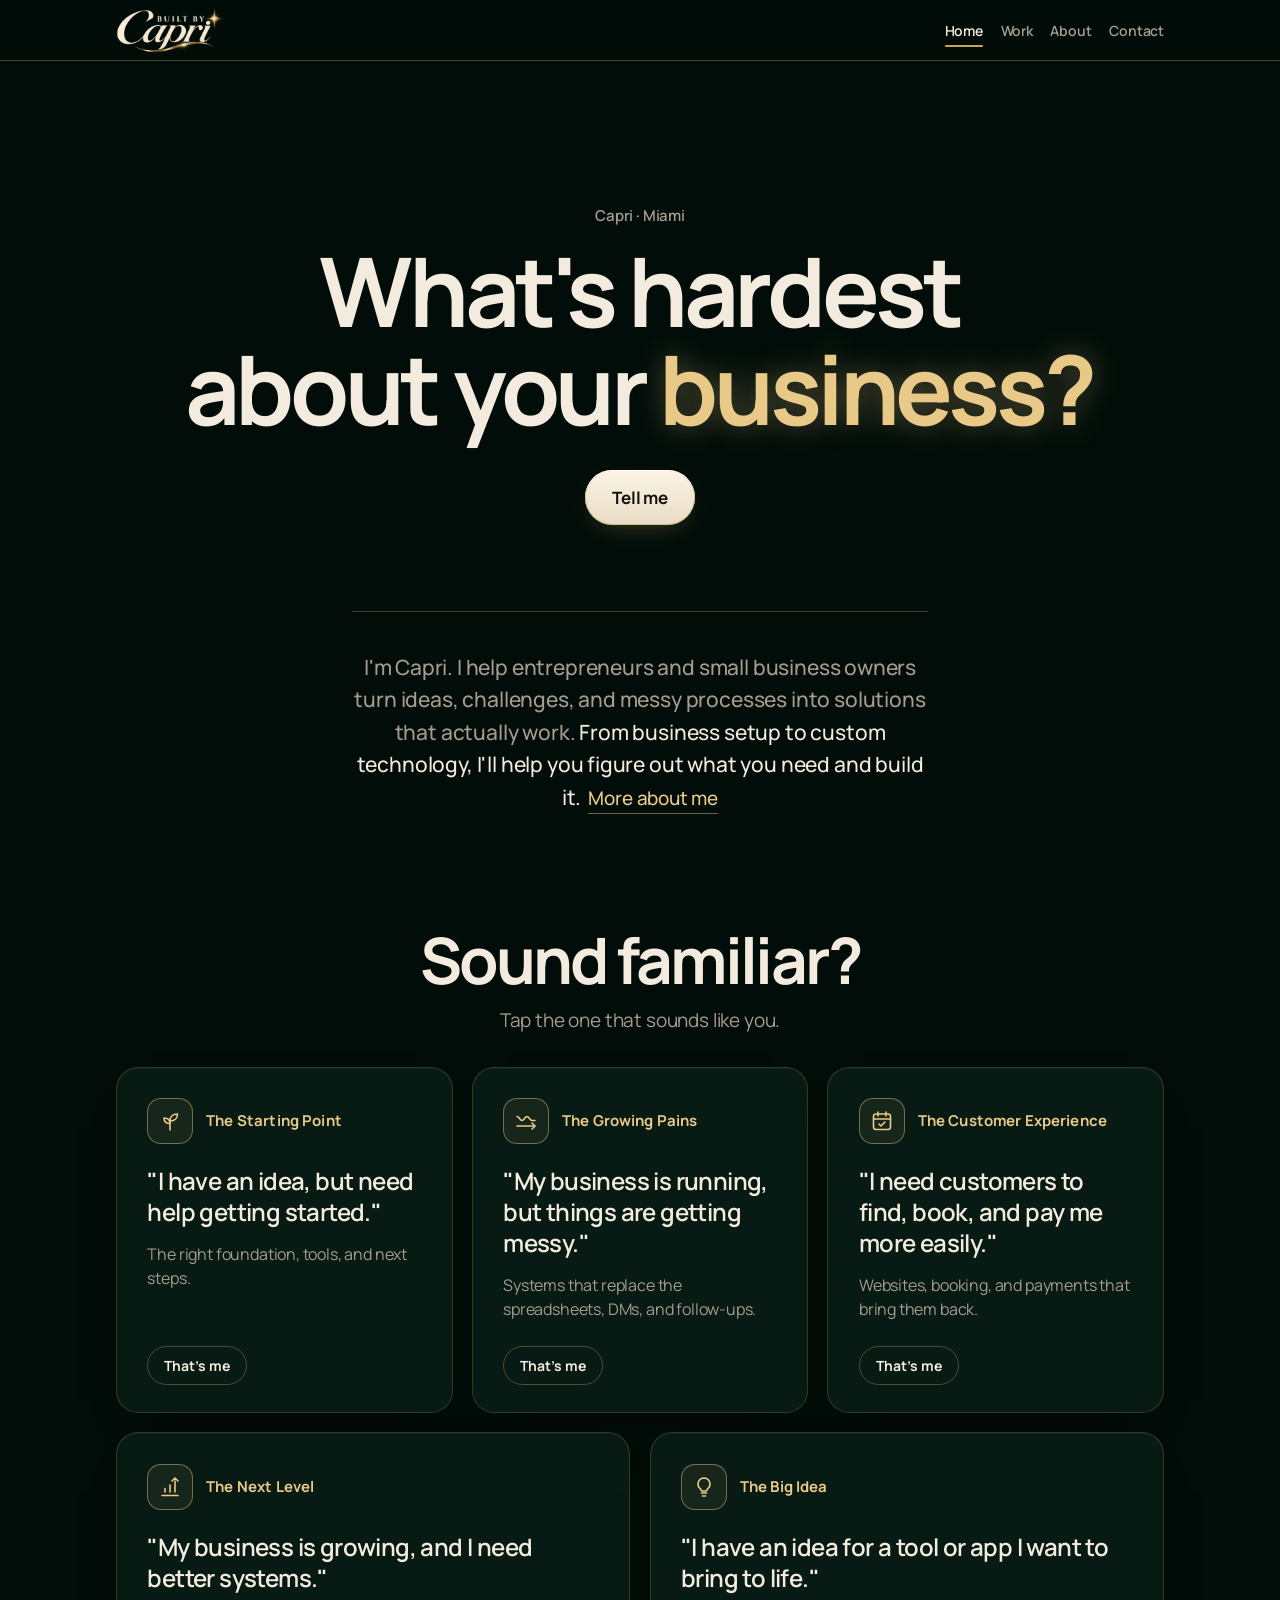
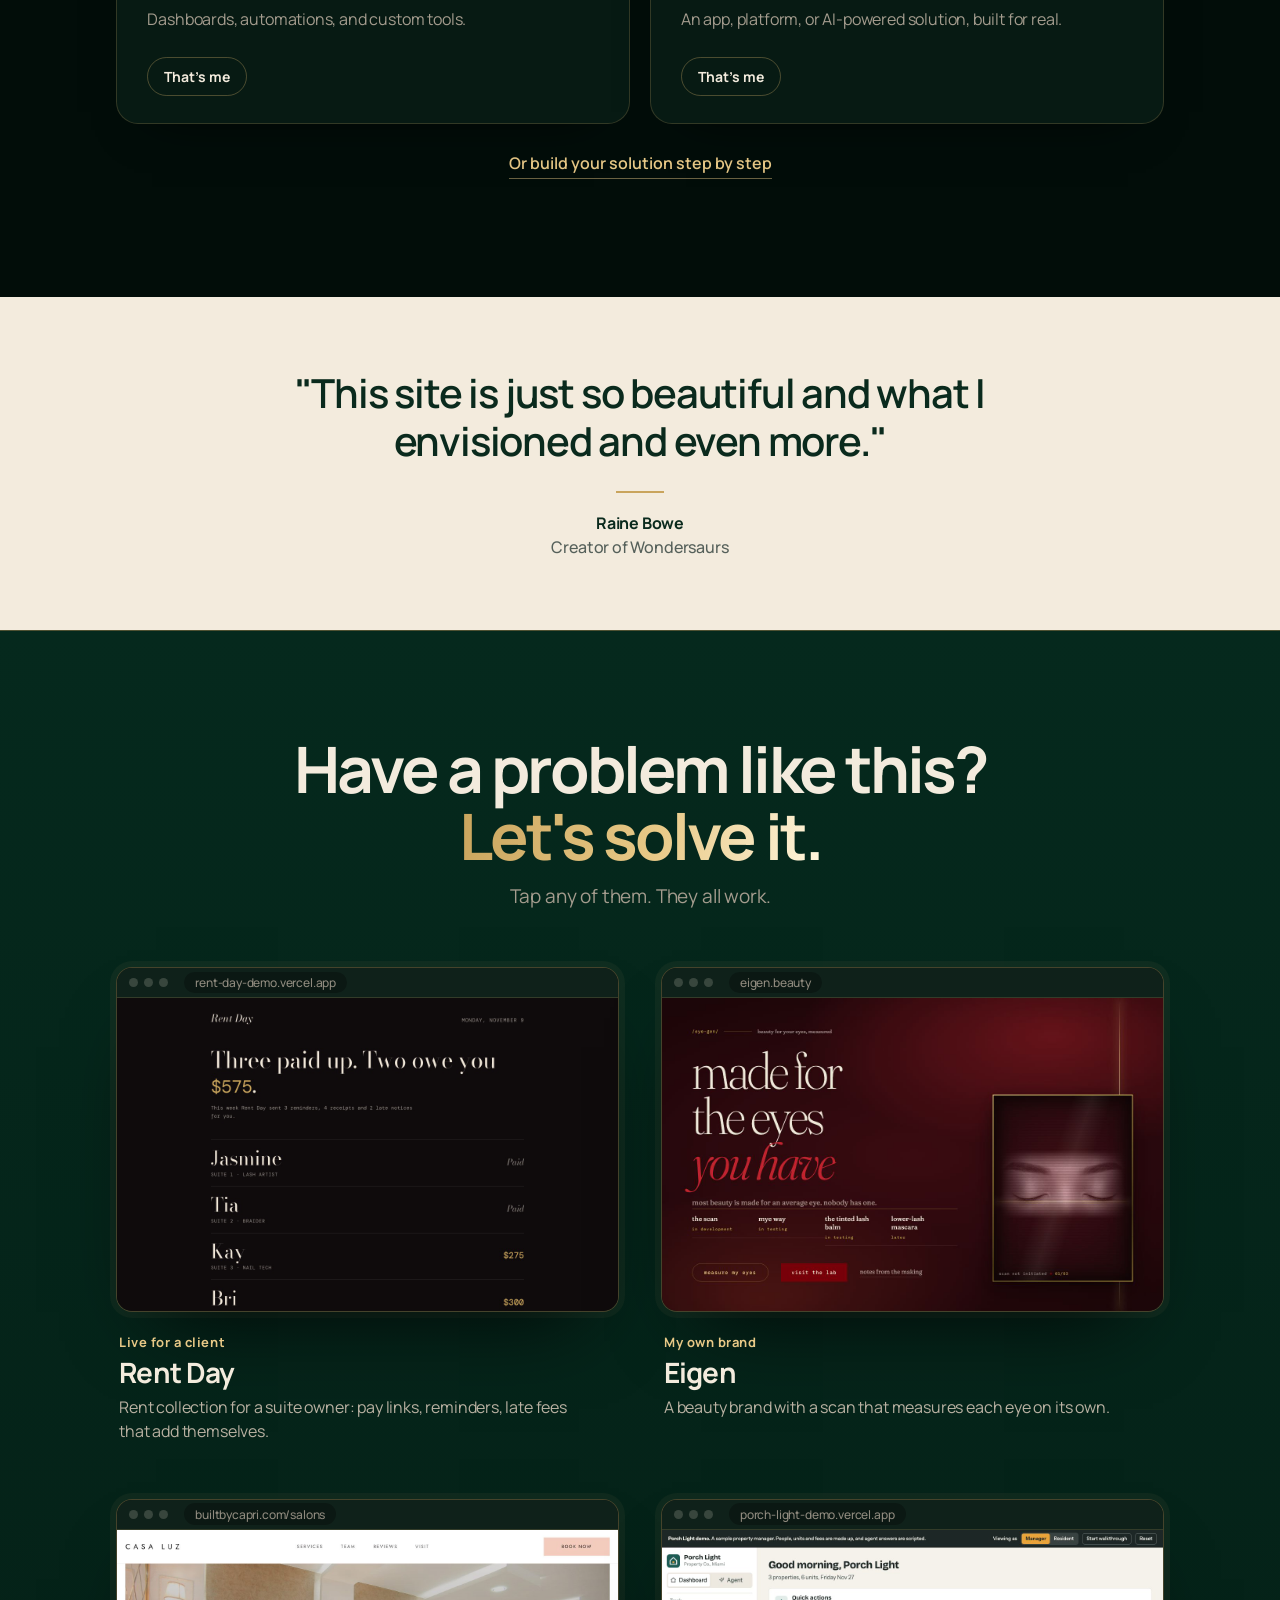
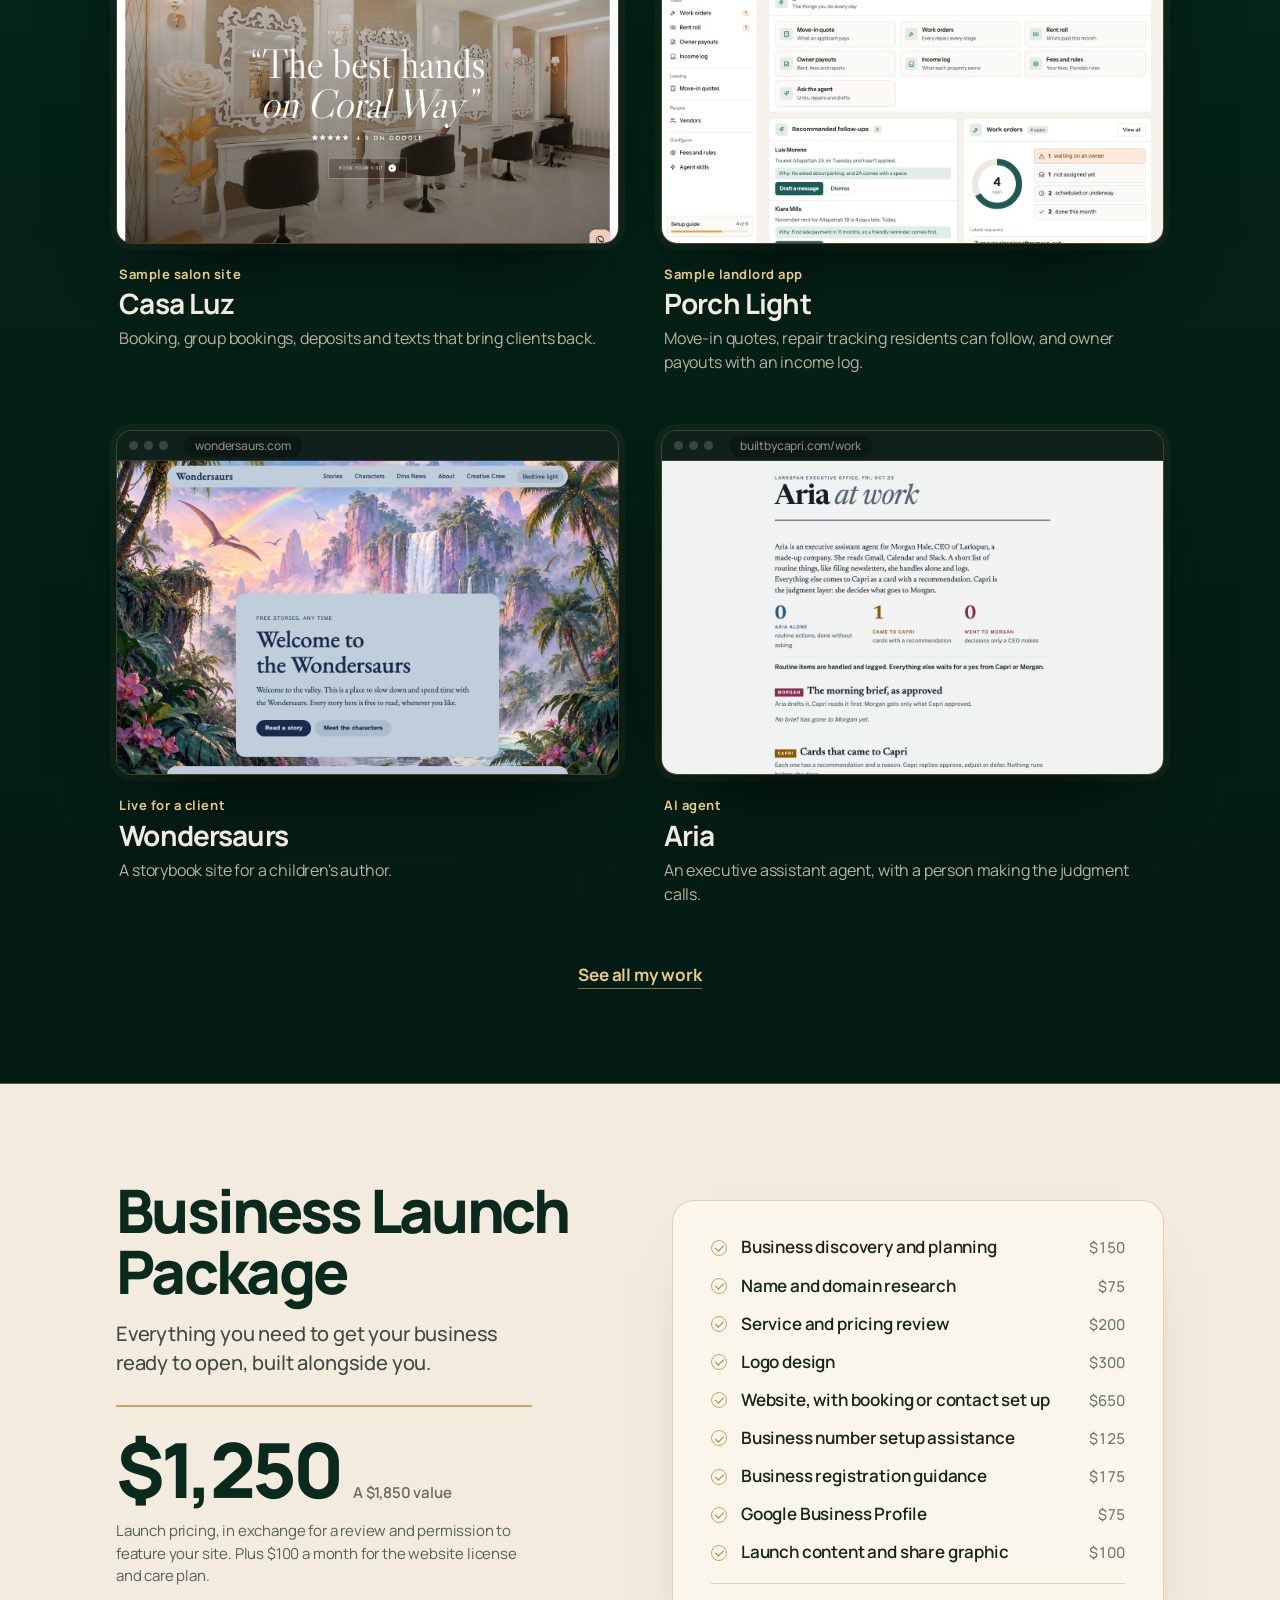
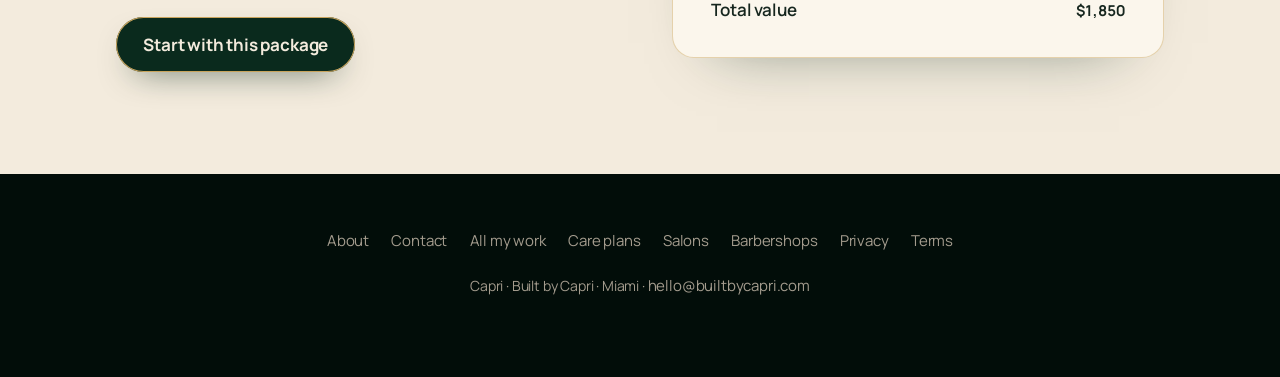
==== commit f63b0309: "Homepage: Porch Light replaces Navaja in the work grid, Your own app extra, priced Launch items, pla" ====
--- a/index.html
+++ b/index.html
@@ -118,7 +118,7 @@
 
 .what{text-align:center;color:var(--dim);font-size:17px;max-width:36rem;margin:1rem auto 0}
 .svc{margin:7rem 0 0;scroll-margin-top:84px}
-#plan,#sheet{scroll-margin-top:84px}
+#plan,#sheet,#starts{scroll-margin-top:96px}
 .grid{display:grid;grid-template-columns:1fr 1fr;gap:1.1rem}
 .s{border:1px solid var(--line);border-radius:24px;padding:1.6rem 1.6rem 1.4rem;display:flex;flex-direction:column}
 .s h3{font:700 26px/1.1 var(--sans);letter-spacing:-.03em;margin:0}
@@ -343,6 +343,7 @@
 .offer-list{list-style:none;margin:0;padding:2.2rem 2.4rem;background:#FBF6EC;border:1px solid rgba(201,164,92,.45);border-radius:22px;display:grid;gap:.95rem;box-shadow:0 30px 60px -45px rgba(10,42,29,.55)}
 .offer-list li{position:relative;padding-left:1.85rem;font:600 17px/1.35 var(--sans);color:#16261E}
 .offer-list li::before{content:"";position:absolute;left:0;top:.2em;width:1rem;height:1rem;border-radius:50%;border:1px solid #C9A45C;box-sizing:border-box}
+.offer-list li{display:flex;justify-content:space-between;gap:1rem;align-items:baseline}.offer-list li em{font:500 15px/1 var(--sans);font-style:normal;color:#6B7A70;font-variant-numeric:tabular-nums;white-space:nowrap}.offer-list li.sumrow{padding-left:0;border-top:1px solid rgba(201,164,92,.45);padding-top:.95rem;margin-top:.2rem}.offer-list li.sumrow::before,.offer-list li.sumrow::after{display:none}.offer-list li.sumrow em{color:#16261E;font-weight:700}
 .offer-list li::after{content:"";position:absolute;left:.36rem;top:.38em;width:.24rem;height:.44rem;border:solid #A8843F;border-width:0 1.5px 1.5px 0;transform:rotate(45deg)}
 @media (max-width:760px){.offer{padding:4.5rem 0}.offer-in{grid-template-columns:1fr;gap:2.2rem}.offer-list{padding:1.6rem 1.4rem}.offer-list li{font-size:16px}.btn.dark{width:100%;text-align:center}}
 .foot{padding-top:3.5rem}
@@ -456,7 +457,7 @@
         <div class="total"><span>To start</span><b id="sum">$0</b></div>
         <div class="total mo"><span>Monthly</span><b id="mo">$0</b></div>
         <p class="care" id="care"></p>
-        <p class="fine">Prices are starting points. We settle your features and final price on a free call. You pay half the setup to start and the rest at launch. <a href="/payments/">How payment works</a></p>
+        <p class="fine" id="fine">Prices are starting points. We settle your features and final price on a free call. You pay half the setup to start and the rest at launch. <a href="/payments/">How payment works</a></p>
         <button type="button" class="btn" id="sendPlan" disabled>Send my plan to Capri</button>
         <form class="ask" id="ask" hidden>
           <div id="askBody">
@@ -519,9 +520,9 @@
       <div class="frame"><div class="chrome"><i></i><i></i><i></i><span>builtbycapri.com/salons</span></div><img src="/work/casaluz.jpg" alt="Casa Luz screen" width="1280" height="800" loading="lazy"></div>
       <div class="meta"><p class="kind">Sample salon site</p><h3>Casa Luz</h3><p>Booking, group bookings, deposits and texts that bring clients back.</p></div>
     </a>
-    <a class="proj reveal" href="/barbershops/">
-      <div class="frame"><div class="chrome"><i></i><i></i><i></i><span>builtbycapri.com/barbershops</span></div><img src="/work/navaja.jpg" alt="Navaja screen" width="1280" height="800" loading="lazy"></div>
-      <div class="meta"><p class="kind">Sample barbershop site</p><h3>Navaja</h3><p>Choose your barber, see real openings, book two chairs at once.</p></div>
+    <a class="proj reveal" href="https://porch-light-demo.vercel.app" target="_blank" rel="noreferrer">
+      <div class="frame"><div class="chrome"><i></i><i></i><i></i><span>porch-light-demo.vercel.app</span></div><img src="/work/porch-light.jpg" alt="Porch Light screen" width="1280" height="800" loading="lazy"></div>
+      <div class="meta"><p class="kind">Sample landlord app</p><h3>Porch Light</h3><p>Move-in quotes, repair tracking residents can follow, and owner payouts with an income log.</p></div>
     </a>
     <a class="proj reveal" href="https://wondersaurs.com" target="_blank" rel="noreferrer">
       <div class="frame"><div class="chrome"><i></i><i></i><i></i><span>wondersaurs.com</span></div><img src="/work/wondersaurs.jpg" alt="Wondersaurs screen" width="1280" height="800" loading="lazy"></div>
@@ -546,15 +547,16 @@
       <a class="btn dark" href="#plan" id="takeLaunch">Start with this package</a>
     </div>
     <ul class="offer-list">
-      <li>Business discovery and planning</li>
-      <li>Name and domain research</li>
-      <li>Service and pricing review</li>
-      <li>Logo design</li>
-      <li>Website, with booking or contact set up</li>
-      <li>Business number setup assistance</li>
-      <li>Business registration guidance</li>
-      <li>Google Business Profile</li>
-      <li>Launch content and share graphic</li>
+      <li><span>Business discovery and planning</span><em>$150</em></li>
+      <li><span>Name and domain research</span><em>$75</em></li>
+      <li><span>Service and pricing review</span><em>$200</em></li>
+      <li><span>Logo design</span><em>$300</em></li>
+      <li><span>Website, with booking or contact set up</span><em>$650</em></li>
+      <li><span>Business number setup assistance</span><em>$125</em></li>
+      <li><span>Business registration guidance</span><em>$175</em></li>
+      <li><span>Google Business Profile</span><em>$75</em></li>
+      <li><span>Launch content and share graphic</span><em>$100</em></li>
+      <li class="sumrow"><span>Total value</span><em>$1,850</em></li>
     </ul>
   </div>
 </section>
@@ -617,7 +619,7 @@
 document.querySelectorAll(".reveal").forEach((el, i) => { el.style.transitionDelay = (el.closest(".hero") ? i * 120 : 0) + "ms"; io.observe(el); });
 
 // "Tell me yours" lands on the plan builder, clear of the header.
-document.querySelectorAll('a[href="#plan"]').forEach((l) => l.onclick = (e) => {
+document.querySelectorAll('a[href="#plan"]:not(#planbar)').forEach((l) => l.onclick = (e) => {
   e.preventDefault();
   document.getElementById("plan").scrollIntoView({ behavior: "smooth", block: "start" });
 });
@@ -639,7 +641,7 @@
 // When several problems are picked, the biggest build they point to is the suggestion.
 const PRIORITY = ["launch", "custom", "store", "portal", "booking", "site", "auto"];
 const FEATS = {
-  launch:  ["Online booking", "Contact or quote form", "Deposits at booking", "Gallery of your work", "Extra pages"],
+  launch:  ["Deposits at booking", "Gallery of your work", "Menu or price list", "Extra pages"],
   site:    ["Contact or quote form", "Gallery of your work", "Menu or price list", "Extra pages", "Show up on Google"],
   booking: ["Deposits at booking", "Policy checkbox before booking", "Intake questions", "More than one staff member", "Group bookings"],
   store:   ["Card and Apple Pay checkout", "Shipping", "Local pickup", "Inventory tracking", "Discount codes"],
@@ -658,19 +660,20 @@
   phone:   { name: "Business number setup", setup: 125, inLaunch: true },
   reg:     { name: "Business registration guidance", setup: 175, inLaunch: true },
   texts:   { name: "Reminder texts", setup: 25, mo: 10 },
+  app:     { name: "Your own app", note: "One of my ready-made apps, like rent and repair tracking, set up with your name and your data. Opens from your phone's home screen", setup: 1000, mo: 200, notFor: ["custom"] },
   fund:    { name: "Funding Ready setup", note: "Business credit and lender-ready records", talk: true },
 };
 const LINE = { launch: "start", site: "customers", booking: "customers", store: "customers", portal: "grow", custom: "idea", auto: "manual", fund: "grow" };
 // Typed problems are matched on plain words. Anything unmatched becomes a Blueprint.
 const WORDS = [
-  [/book|appoint|schedul|dm|calendar|reserv/i, "booking"],
-  [/order|sell|shop online|checkout|store|product|ship/i, "store"],
-  [/start|launch|new business|llc|ein|register/i, "launch"],
-  [/website|site|google|found|find me|dated|old/i, "site"],
-  [/chase|remind|late|invoice|follow|repeat|manual|same|every day|text|come back|retain/i, "auto"],
-  [/portal|log ?in|client files|updates|status|documents/i, "portal"],
-  [/spreadsheet|track|head|dashboard|app|system|inventory|staff|report|idea|ai/i, "custom"],
-  [/fund|loan|credit|capital|lender|money to grow|grant/i, "fund"],
+  [/\b(book\w*|appoint\w*|schedul\w*|dms?|calendar|reserv\w*)\b/i, "booking"],
+  [/\b(orders?|sell\w*|shop online|checkout|store|products?|ship(s|ping)?)\b/i, "store"],
+  [/\b(start(ing)? (a|my|out|up)|launch\w*|new business|llc|ein|register\w*)\b/i, "launch"],
+  [/\b(website|site|google|found|find me|dated|old|outdated)\b/i, "site"],
+  [/\b(chas\w*|remind\w*|late|invoic\w*|follow\w*|repeat\w*|manual\w*|same|every day|texts?|come back|retain\w*)\b/i, "auto"],
+  [/\b(portal|log ?in|client files|updates?|status|documents?)\b/i, "portal"],
+  [/\b(spreadsheets?|track\w*|in my head|dashboards?|apps?|system\w*|inventory|staff|reports?|idea|ai)\b/i, "custom"],
+  [/\b(fund\w*|loans?|credit|capital|lenders?|money to grow|grants?)\b/i, "fund"],
 ];
 
 const $ = (id) => document.getElementById(id);
@@ -691,17 +694,21 @@
   const ex = new Set(extras);
   if (keys.has("fund")) ex.add("fund");
   if (!start || start === "blue") [...ex].forEach((k) => k !== "fund" && ex.delete(k));
-  return { on, keys, suggested, start, ex: [...ex].filter((k) => !(start === "launch" && EXTRA[k].inLaunch)) };
+  return { on, keys, suggested, start, ex: [...ex].filter((k) => !(start === "launch" && EXTRA[k].inLaunch) && !(EXTRA[k].notFor || []).includes(start)) };
 }
 
 function totals({ start, ex }) {
   const s = START[start];
   const setup = s ? [...s.setup] : [0, 0], mo = s ? [...s.mo] : [0, 0];
   ex.forEach((k) => { const e = EXTRA[k]; if (e.talk) return; setup[0] += e.setup; setup[1] += e.setup; if (e.mo) { mo[0] += e.mo; mo[1] += e.mo; } });
-  return { setup, mo, plus: !!(s && s.plus) };
+  return { setup, mo, plus: !!(s && (s.plus || (start === "launch" && feats.size))) };
 }
 
 function render() {
+  const fx = document.activeElement, fd = fx && fx.dataset ? fx.dataset : {};
+  const refocus = fd.s ? `[data-s="${fd.s}"]` : fd.x ? `[data-x="${fd.x}"]` : fd.f ? `[data-f="${CSS.escape(fd.f)}"]` : null;
+  const thanks = $("thanks");
+  if (thanks.classList.contains("on")) { thanks.classList.remove("on"); $("askBody").hidden = false; askForm.querySelector('button[type="submit"]').disabled = false; $("note").textContent = ""; closeForm(); }
   const p = picked(), { start, suggested, ex } = p, s = START[start];
   [...feats].forEach((f) => { if (!start || !FEATS[start].includes(f)) feats.delete(f); });
 
@@ -712,10 +719,10 @@
   }).join("");
 
   $("featWrap").hidden = !start || !FEATS[start].length;
-  featsEl.innerHTML = start ? FEATS[start].map((f) => `<button type="button" class="chip${feats.has(f) ? " on" : ""}" data-f="${f}">${f}</button>`).join("") : "";
+  featsEl.innerHTML = start ? FEATS[start].map((f) => `<button type="button" class="chip${feats.has(f) ? " on" : ""}" data-f="${f}" aria-pressed="${feats.has(f)}">${f}</button>`).join("") : "";
 
   $("extraWrap").hidden = !start || start === "blue";
-  extrasEl.innerHTML = Object.entries(EXTRA).map(([k, e]) => {
+  extrasEl.innerHTML = Object.entries(EXTRA).filter(([, e]) => !(e.notFor || []).includes(start)).map(([k, e]) => {
     const inc = start === "launch" && e.inLaunch, on = inc || ex.includes(k);
     const price = inc ? "Included" : e.talk ? "Let's talk" : `${money(e.setup)}${e.mo ? `<small>plus $${e.mo}/mo</small>` : ""}`;
     return `<button type="button" class="opt sm${on ? " on" : ""}${inc ? " inc" : ""}" data-x="${k}" aria-pressed="${on}"${inc ? " disabled" : ""}><span><b>${e.name}</b>${e.note ? `<small>${e.note}</small>` : ""}</span><span class="p">${price}</span></button>`;
@@ -729,28 +736,35 @@
 
   const t = totals(p);
   sumEl.textContent = s ? range(t.setup, t.plus) : ex.length ? "Let's talk" : "$0";
-  moEl.textContent = t.mo[1] ? range(t.mo, t.plus) : s ? "None" : "$0";
+  moEl.textContent = t.mo[1] ? range(t.mo, t.plus) : s ? "None" : ex.length ? "Let's talk" : "$0";
   careEl.textContent = !s ? "" : start === "blue"
     ? "No monthly fee. If you hire me to build it, the $199 comes off your build."
-    : `The monthly is your website license and care plan: hosting, maintenance and support. 12 month minimum.${start === "launch" ? " Launch pricing, in exchange for a review and permission to feature your site." : ""}`;
-
+    : `The monthly is your ${({ custom: "app", portal: "portal", auto: "automation" })[start] || (ex.includes("app") ? "website and app" : "website")} license and care plan: hosting, maintenance and support. 12 month minimum.${start === "launch" ? " Launch pricing, in exchange for a review and permission to feature your site." : ""}`;
+
+  $("fine").innerHTML = (start === "blue" ? "You pay the $199 when you book your session."
+    : start === "launch" ? `Your price is set. ${money(625)} to start, and the rest at launch.${feats.size ? " Any features you add are priced on our call." : ""}`
+    : "Prices are starting points. We settle your features and final price on a free call. You pay half the setup to start and the rest at launch.")
+    + ' <a href="/payments/">How payment works</a>';
   const any = !!(s || ex.length);
   sendBtn.disabled = !any;
   const lines = new Set(p.on.flatMap((c) => c.dataset.line ? [c.dataset.line] : c.dataset.k.split(",").map((k) => LINE[k]).filter(Boolean)));
   document.querySelectorAll(".s[data-line]").forEach((c) => c.classList.toggle("lit", lines.has(c.dataset.line)));
   if (!any) closeForm();
   sheetEl.hidden = !any && pickEl.hidden;
+  chipsEl.querySelectorAll(".chip").forEach((c) => c.setAttribute("aria-pressed", c.classList.contains("on")));
   syncBar();
+  if (refocus) { const el = document.querySelector(refocus); if (el) el.focus({ preventScroll: true }); }
 }
 
 function openPick() {
   if (!pickEl.hidden) return;
   pickEl.hidden = false; $("diy").hidden = true; planBox.classList.add("both");
 }
-$("takeLaunch").onclick = (e) => { e.preventDefault(); openPick(); chosen = "launch"; render(); $("plan").scrollIntoView({ behavior: "smooth" }); };
+$("takeLaunch").onclick = (e) => { e.preventDefault(); openPick(); chosen = "launch"; render(); startsEl.scrollIntoView({ behavior: "smooth", block: "start" }); };
 $("diy").onclick = () => { openPick(); render(); pickEl.scrollIntoView({ behavior: "smooth", block: "nearest" }); };
 chipsEl.addEventListener("click", (e) => { const c = e.target.closest(".chip"); if (!c) return; c.classList.toggle("on"); render(); });
-startsEl.addEventListener("click", (e) => { const b = e.target.closest(".opt"); if (!b) return; chosen = b.dataset.s; render(); });
+startsEl.addEventListener("click", (e) => { const b = e.target.closest(".opt"); if (!b) return; chosen = b.dataset.s;
+  [...extras].forEach((k) => { if ((EXTRA[k].notFor || []).includes(chosen)) extras.delete(k); }); render(); });
 featsEl.addEventListener("click", (e) => { const b = e.target.closest(".chip"); if (!b) return; const f = b.dataset.f; feats.has(f) ? feats.delete(f) : feats.add(f); render(); });
 extrasEl.addEventListener("click", (e) => {
   const b = e.target.closest(".opt"); if (!b || b.disabled) return;
@@ -783,6 +797,7 @@
 
 // A small bar keeps the running total in view on phones until the plan itself is on screen.
 const planbar = $("planbar");
+planbar.onclick = (e) => { e.preventDefault(); sheetEl.scrollIntoView({ behavior: "smooth", block: "start" }); };
 let sheetSeen = false;
 new IntersectionObserver((es) => { sheetSeen = es[0].isIntersecting; syncBar(); }, { threshold: .25 }).observe(sheetEl);
 function syncBar() {
@@ -799,7 +814,7 @@
   return {
     problems: p.on.map((c) => c.dataset.full || c.textContent),
     services: [
-      s && `${s.name}: ${range(s.setup, s.plus)} to start${s.mo[1] ? `, then ${range(s.mo, s.plus)} a month` : ""}${s.deal ? ` (${s.deal}, ${money(s.was)} value)` : ""}`,
+      s && `${p.start === "blue" ? "Business Blueprint" : s.name}: ${range(s.setup, s.plus)} to start${s.mo[1] ? `, then ${range(s.mo, s.plus)} a month` : ""}${s.deal ? ` (${s.deal}, ${money(s.was)} value)` : ""}`,
       feats.size && `Features: ${[...feats].join(", ")}`,
       ...p.ex.map((k) => { const e = EXTRA[k]; return `${e.name}: ${e.talk ? "let's talk" : money(e.setup) + (e.mo ? ` plus $${e.mo}/mo` : "")}`; }),
     ].filter(Boolean),
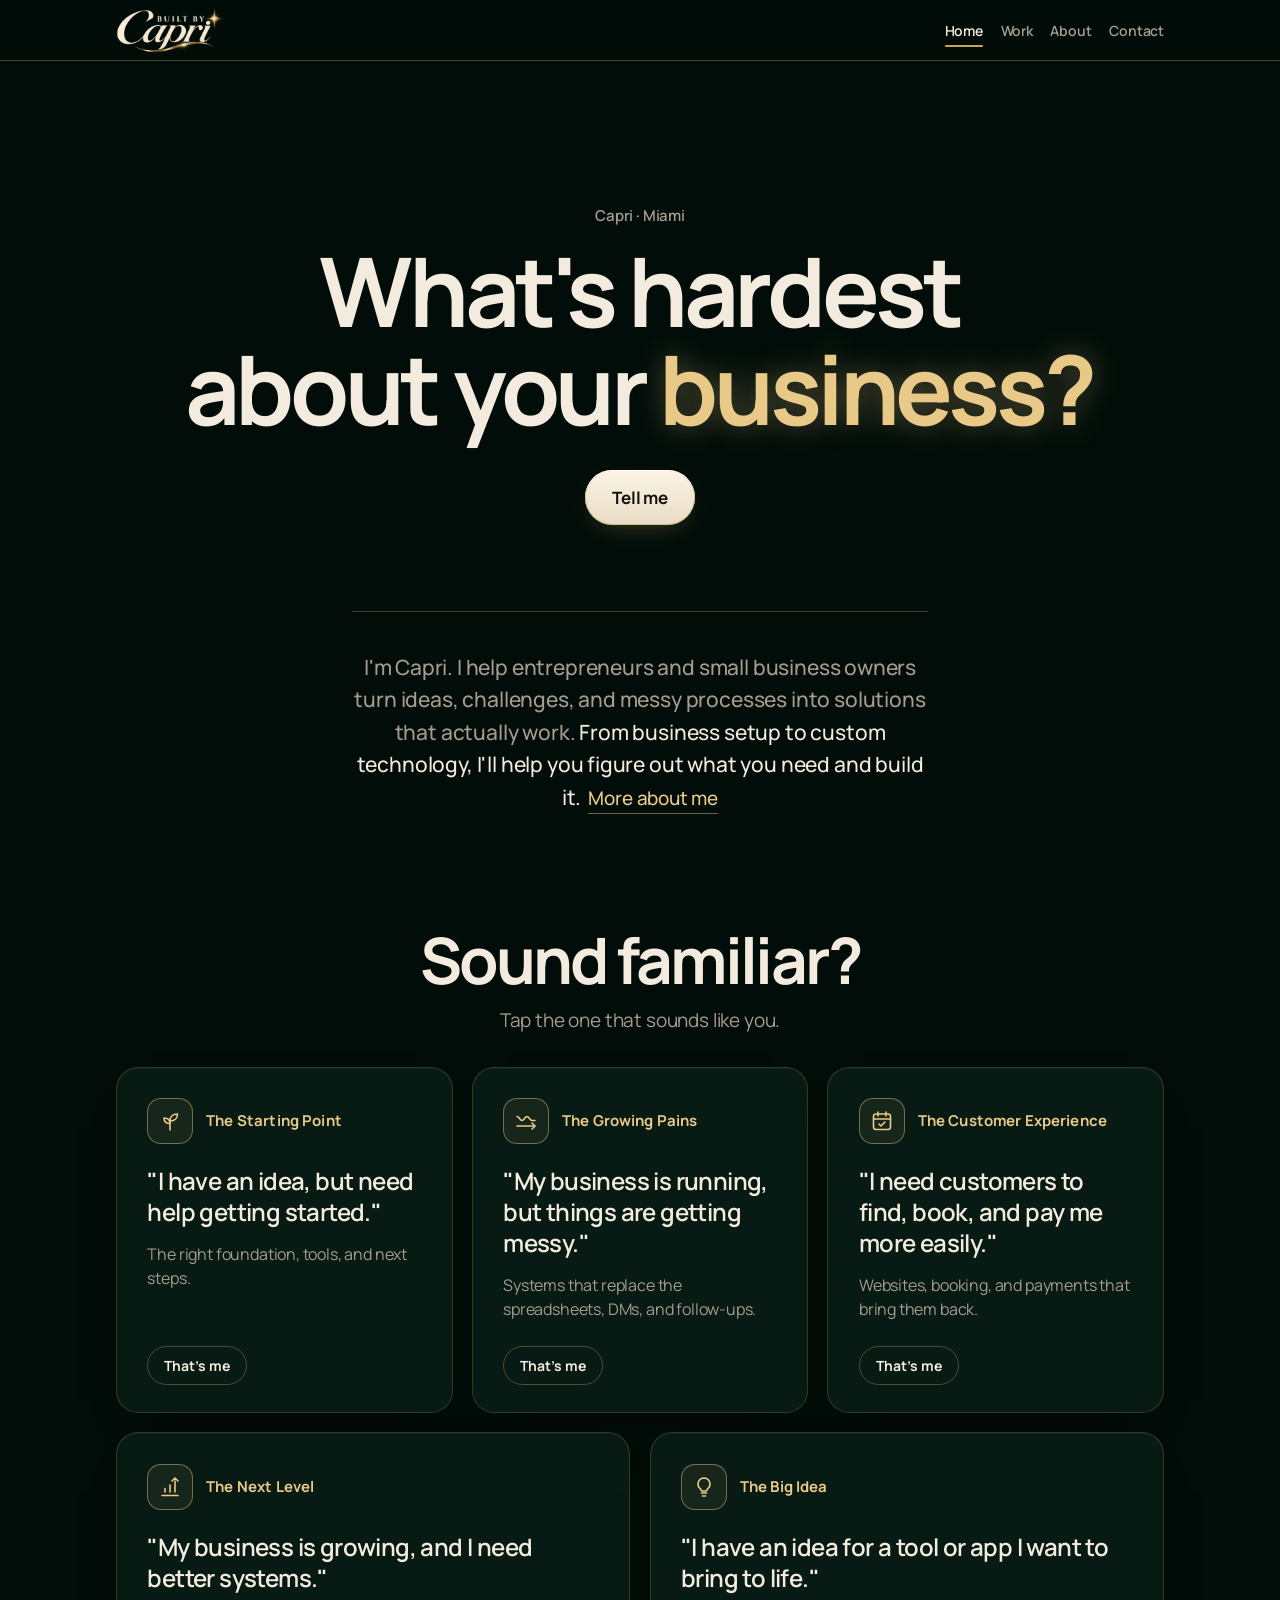
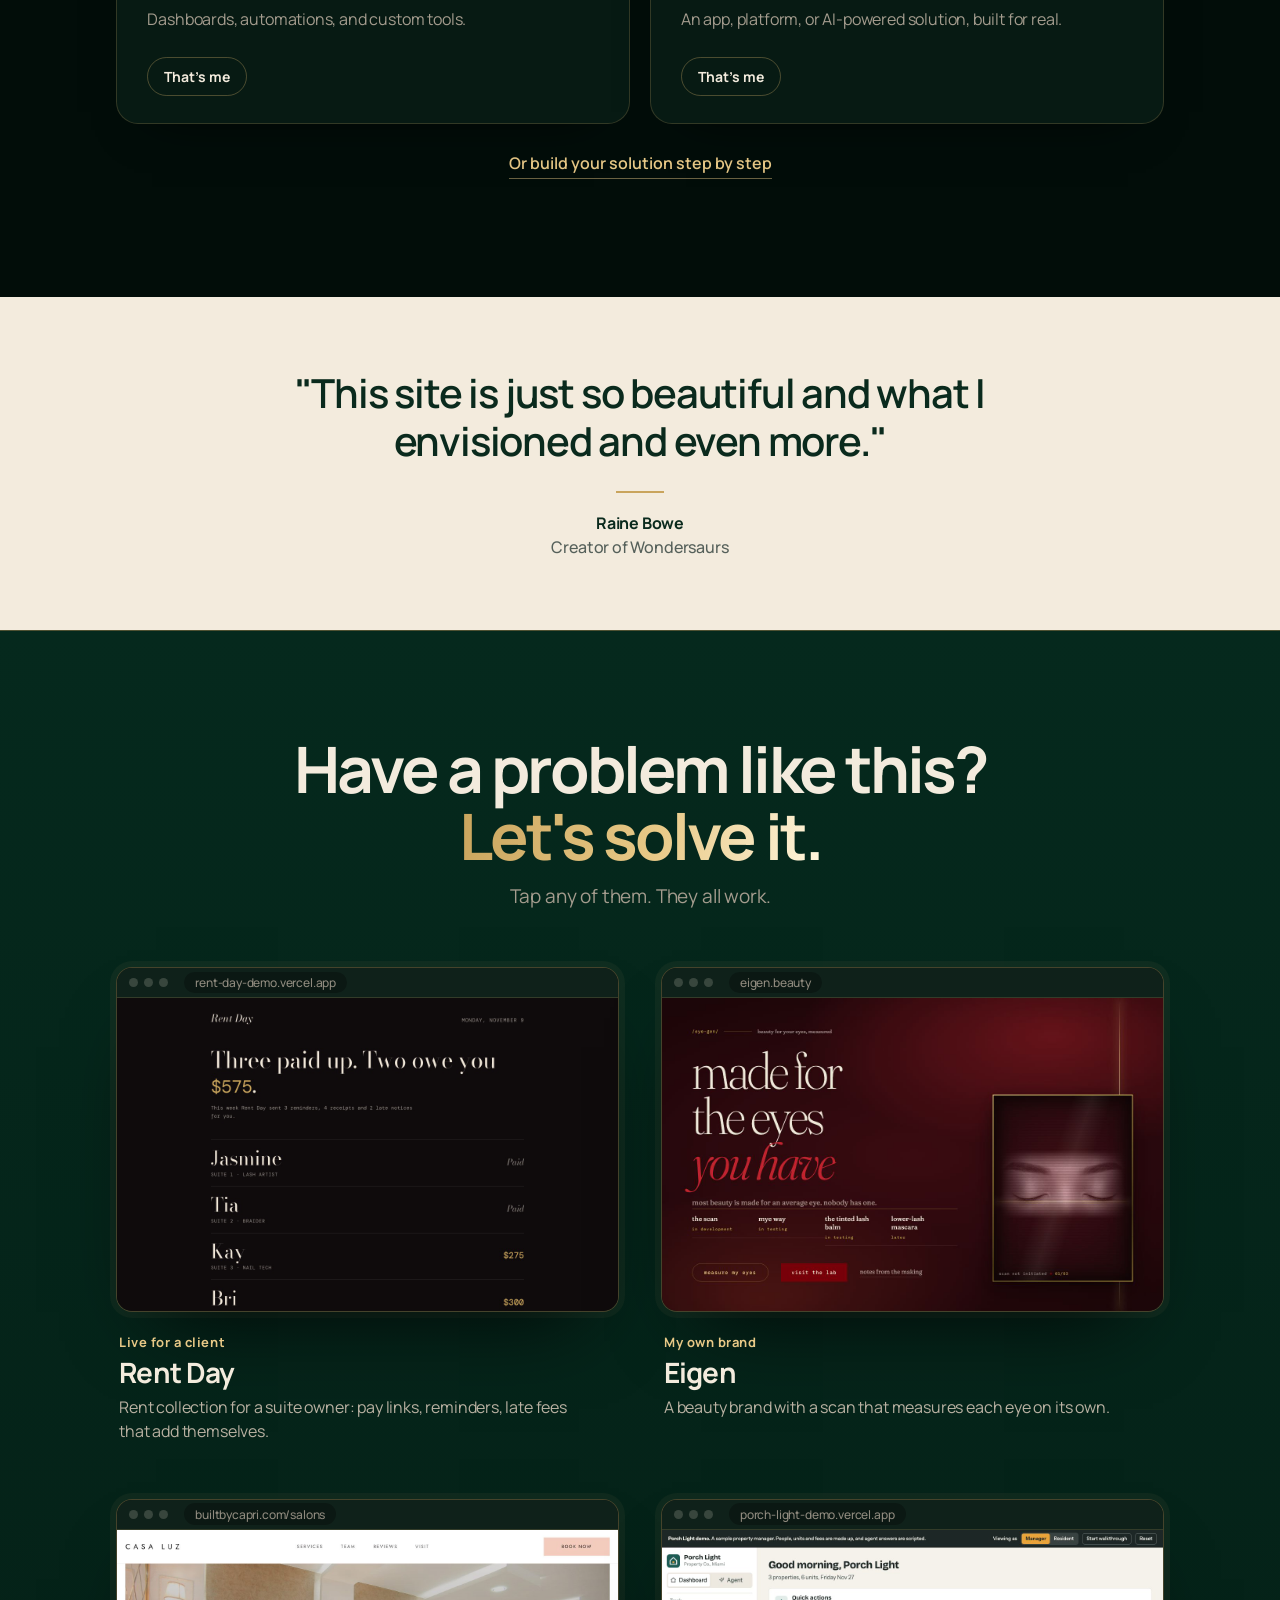
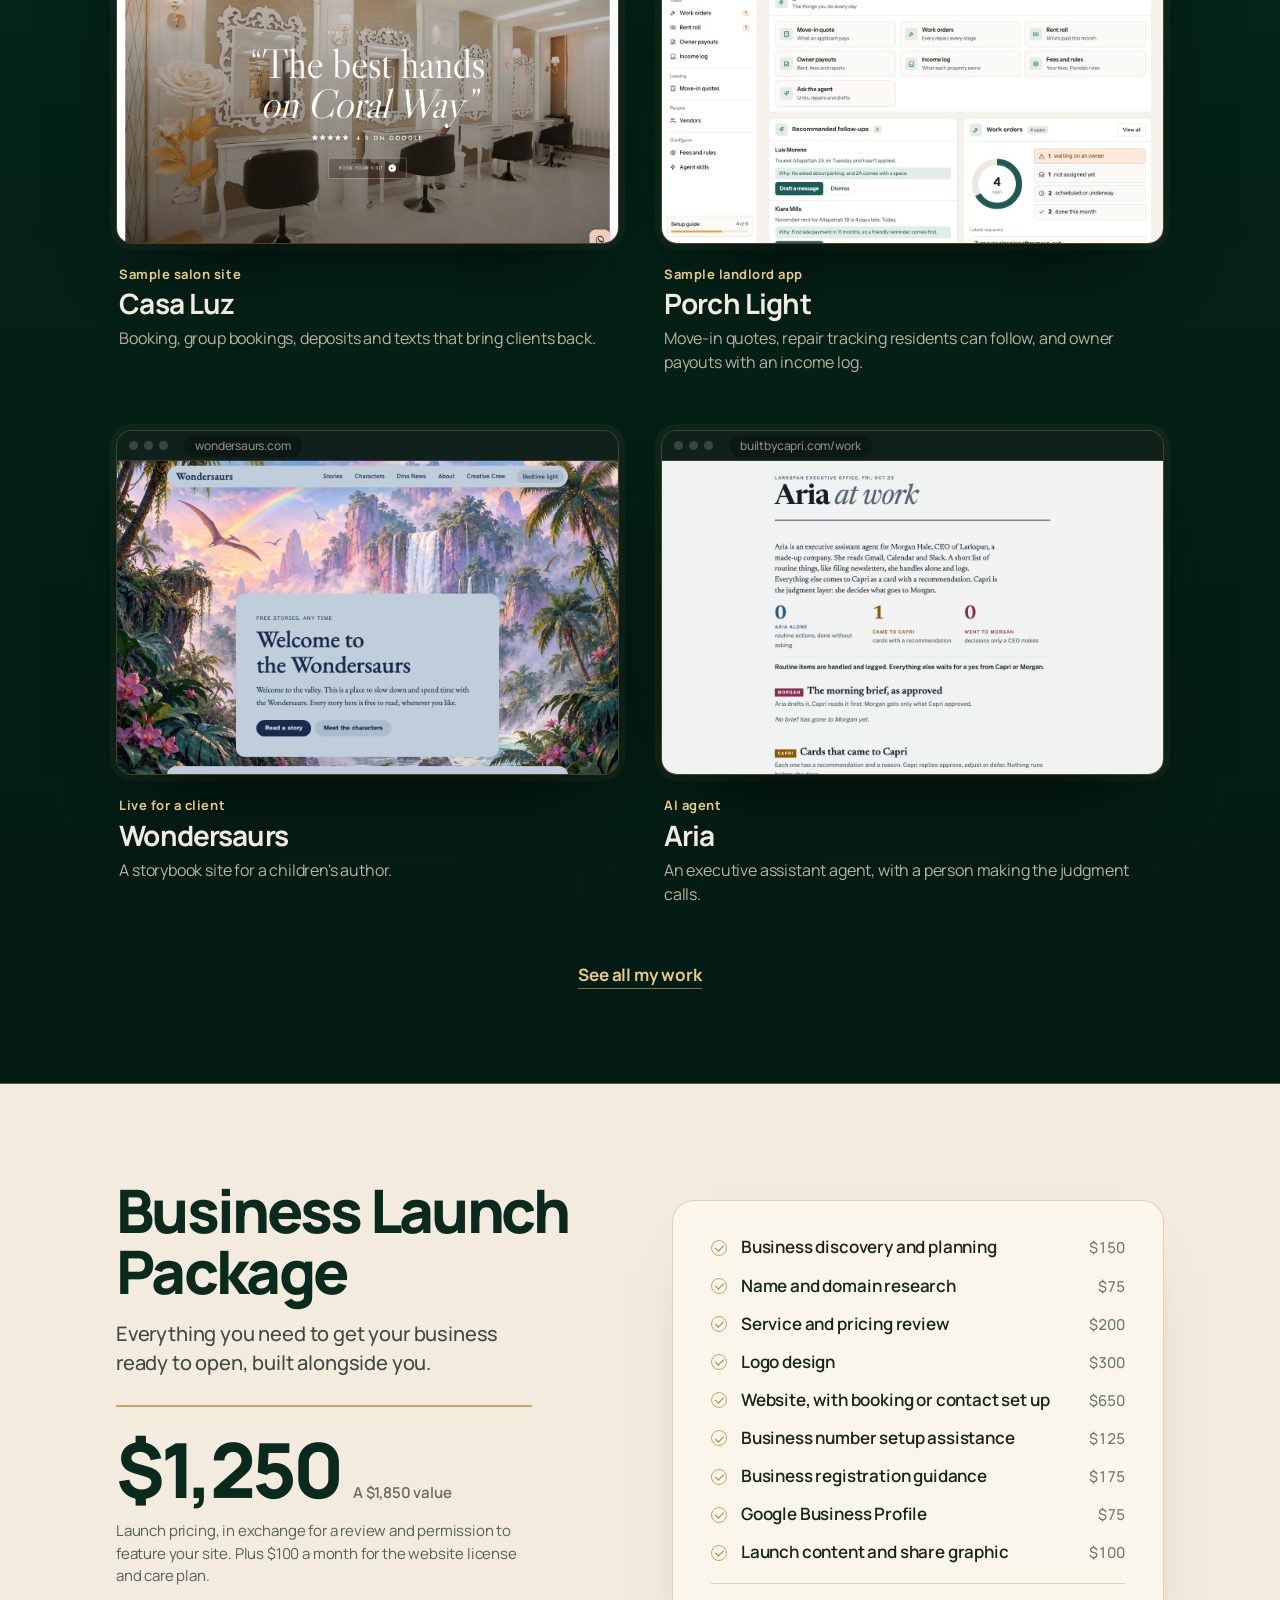
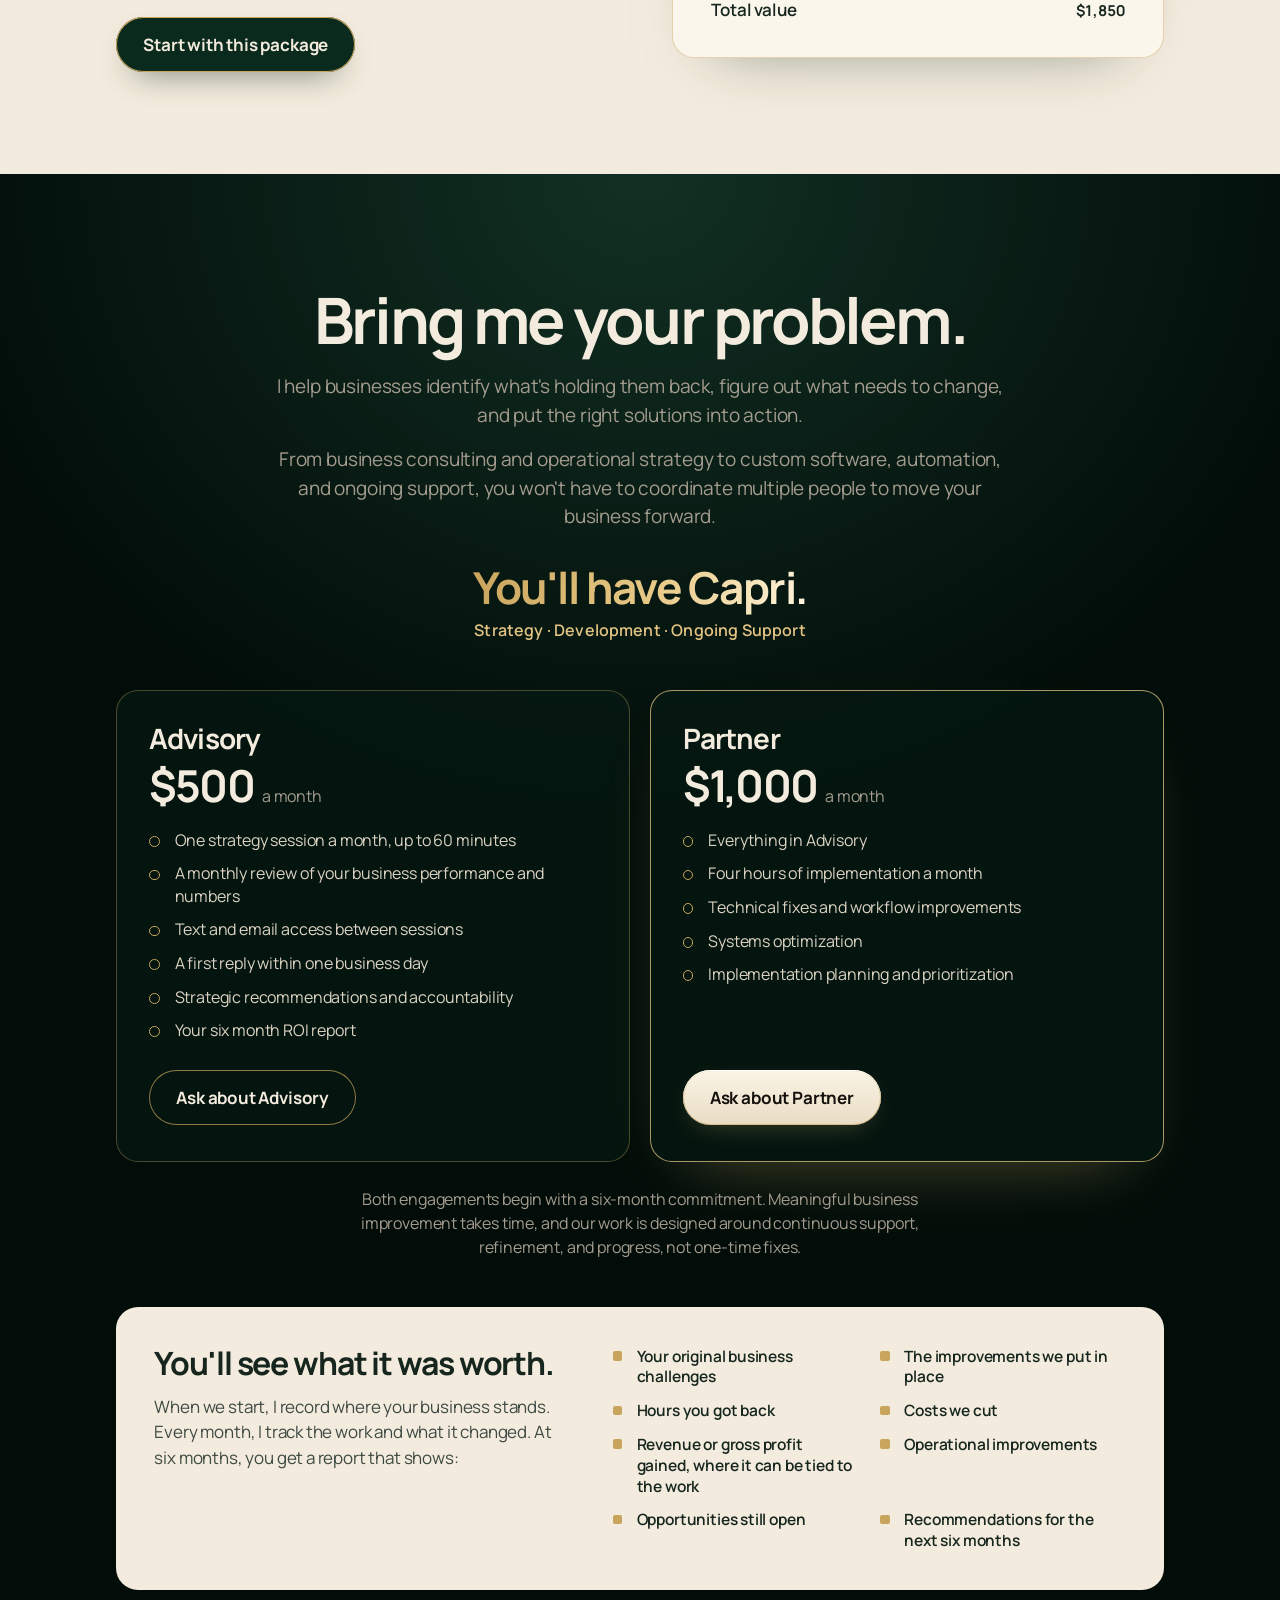
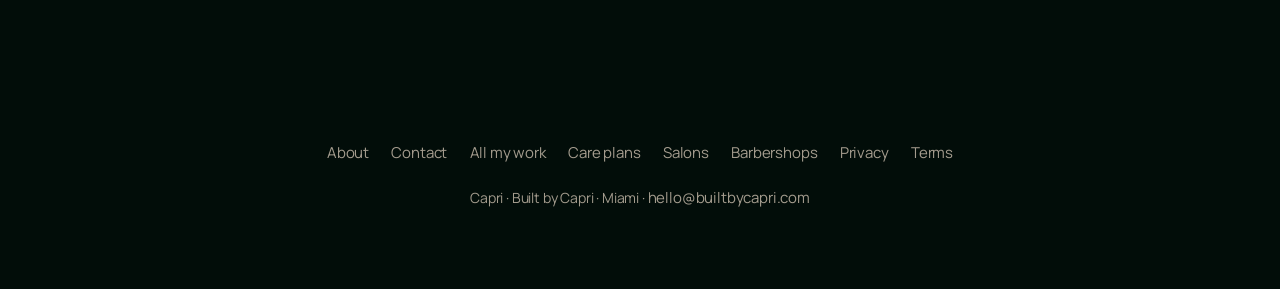
==== commit 272c2c7c: "Homepage: Bring me your problem, Advisory and Partner retainers, six-month commitment, ROI report" ====
--- a/index.html
+++ b/index.html
@@ -385,6 +385,38 @@
 
 /* The bottom row lifts down, away from the cards above */
 @media (hover:hover) and (min-width:761px){#cards .s:nth-child(4):hover,#cards .s:nth-child(5):hover{transform:translateY(12px) scale(1.035)}}
+.partner{padding:7rem 0 6rem;background:radial-gradient(80% 60% at 50% 0%,rgba(31,77,58,.55),transparent 70%)}
+.verbs{display:grid;grid-template-columns:repeat(4,minmax(0,1fr));gap:1px;background:var(--line);border:1px solid var(--line);border-radius:20px;overflow:hidden;margin:0 0 2.4rem}
+.verbs div{background:#04140E;padding:1.4rem 1.3rem;display:grid;gap:.35rem;align-content:start}
+.verbs b{font:700 22px/1.1 var(--sans);letter-spacing:-.03em;color:#E2C383}
+.verbs span{color:var(--dim);font-size:15px;line-height:1.45}
+.tiers{display:grid;grid-template-columns:repeat(2,minmax(0,1fr));gap:1.2rem}
+.tier{border:1px solid var(--line);border-radius:22px;padding:2rem 2rem 2.2rem;display:flex;flex-direction:column;background:rgba(7,26,19,.7)}
+.tier.lead{border-color:rgba(226,195,131,.75);box-shadow:0 30px 70px -40px rgba(217,181,110,.45)}
+.tier h3{font:700 28px/1.1 var(--sans);letter-spacing:-.03em;margin:0}
+.tier-price{margin:.6rem 0 1.3rem;display:flex;align-items:baseline;gap:.5rem}
+.tier-price b{font:700 44px/1 var(--sans);letter-spacing:-.04em}
+.tier-price span{color:var(--dim);font-size:16px}
+.tier ul{list-style:none;margin:0 0 1.8rem;padding:0;display:grid;gap:.7rem;flex:1;align-content:start}
+.tier li{position:relative;padding-left:1.6rem;color:#DCD3C3;font-size:16px;line-height:1.4}
+.tier li::before{content:"";position:absolute;left:0;top:.45em;width:.55rem;height:.55rem;border-radius:50%;border:1px solid #C9A45C}
+.tier .btn{align-self:flex-start}
+.btn.ghostbtn{background:transparent;color:var(--text);box-shadow:inset 0 0 0 1px rgba(201,164,92,.7)}
+.btn.ghostbtn::after{display:none}
+@media (max-width:760px){.partner{padding:5rem 0 4rem}.verbs{grid-template-columns:1fr 1fr}.tiers{grid-template-columns:1fr}.tier{padding:1.6rem 1.4rem 1.8rem}.tier .btn{align-self:stretch;text-align:center}}
+.pitch{text-align:center;max-width:46rem;margin:0 auto 3rem}
+.pitch h2{font:700 clamp(36px,6vw,64px)/1.05 var(--sans);letter-spacing:-.045em;margin:0 0 1.2rem}
+.pitch p{color:var(--dim);font-size:19px;line-height:1.5;margin:0 0 1rem}
+.pitch .have{font:700 clamp(30px,4.5vw,44px)/1.1 var(--sans);letter-spacing:-.035em;margin:2rem 0 .4rem}
+.pitch .pillars{color:#E2C383;font-size:16px;font-weight:600;letter-spacing:.01em;margin:0}
+.commit{text-align:center;color:var(--dim);font-size:16px;max-width:40rem;margin:1.6rem auto 0}
+.roi{margin-top:3rem;display:grid;grid-template-columns:minmax(0,.9fr) minmax(0,1.1fr);gap:2.4rem;align-items:start;background:#F3EBDD;color:#16261E;border-radius:22px;padding:2.4rem}
+.roi h3{font:700 32px/1.1 var(--sans);letter-spacing:-.035em;margin:0 0 .8rem}
+.roi-l p{margin:0;color:#3E4A43;font-size:17px;line-height:1.5}
+.roi ul{list-style:none;margin:0;padding:0;display:grid;grid-template-columns:1fr 1fr;gap:.8rem 1.4rem}
+.roi li{position:relative;padding-left:1.5rem;font:600 15.5px/1.35 var(--sans)}
+.roi li::before{content:"";position:absolute;left:0;top:.35em;width:.6rem;height:.6rem;border-radius:2px;background:#C9A45C}
+@media (max-width:760px){.roi{grid-template-columns:1fr;padding:1.8rem 1.4rem;gap:1.4rem}.roi ul{grid-template-columns:1fr}.pitch p{font-size:17px}}
 </style>
 <script defer src="/_vercel/insights/script.js"></script>
 </head>
@@ -558,6 +590,62 @@
       <li><span>Launch content and share graphic</span><em>$100</em></li>
       <li class="sumrow"><span>Total value</span><em>$1,850</em></li>
     </ul>
+  </div>
+</section>
+
+<section class="partner" id="partner">
+  <div class="wrap">
+    <div class="pitch reveal">
+      <h2>Bring me your problem.</h2>
+      <p>I help businesses identify what's holding them back, figure out what needs to change, and put the right solutions into action.</p>
+      <p>From business consulting and operational strategy to custom software, automation, and ongoing support, you won't have to coordinate multiple people to move your business forward.</p>
+      <p class="have"><span class="grad">You'll have Capri.</span></p>
+      <p class="pillars">Strategy · Development · Ongoing Support</p>
+    </div>
+    <div class="tiers reveal">
+      <div class="tier">
+        <h3>Advisory</h3>
+        <p class="tier-price"><b>$500</b><span>a month</span></p>
+        <ul>
+          <li>One strategy session a month, up to 60 minutes</li>
+          <li>A monthly review of your business performance and numbers</li>
+          <li>Text and email access between sessions</li>
+          <li>A first reply within one business day</li>
+          <li>Strategic recommendations and accountability</li>
+          <li>Your six month ROI report</li>
+        </ul>
+        <a class="btn ghostbtn" href="mailto:hello@builtbycapri.com?subject=Advisory">Ask about Advisory</a>
+      </div>
+      <div class="tier lead">
+        <h3>Partner</h3>
+        <p class="tier-price"><b>$1,000</b><span>a month</span></p>
+        <ul>
+          <li>Everything in Advisory</li>
+          <li>Four hours of implementation a month</li>
+          <li>Technical fixes and workflow improvements</li>
+          <li>Systems optimization</li>
+          <li>Implementation planning and prioritization</li>
+        </ul>
+        <a class="btn" href="mailto:hello@builtbycapri.com?subject=Partner">Ask about Partner</a>
+      </div>
+    </div>
+    <p class="commit reveal">Both engagements begin with a six-month commitment. Meaningful business improvement takes time, and our work is designed around continuous support, refinement, and progress, not one-time fixes.</p>
+    <div class="roi reveal">
+      <div class="roi-l">
+        <h3>You'll see what it was worth.</h3>
+        <p>When we start, I record where your business stands. Every month, I track the work and what it changed. At six months, you get a report that shows:</p>
+      </div>
+      <ul>
+        <li>Your original business challenges</li>
+        <li>The improvements we put in place</li>
+        <li>Hours you got back</li>
+        <li>Costs we cut</li>
+        <li>Revenue or gross profit gained, where it can be tied to the work</li>
+        <li>Operational improvements</li>
+        <li>Opportunities still open</li>
+        <li>Recommendations for the next six months</li>
+      </ul>
+    </div>
   </div>
 </section>
 
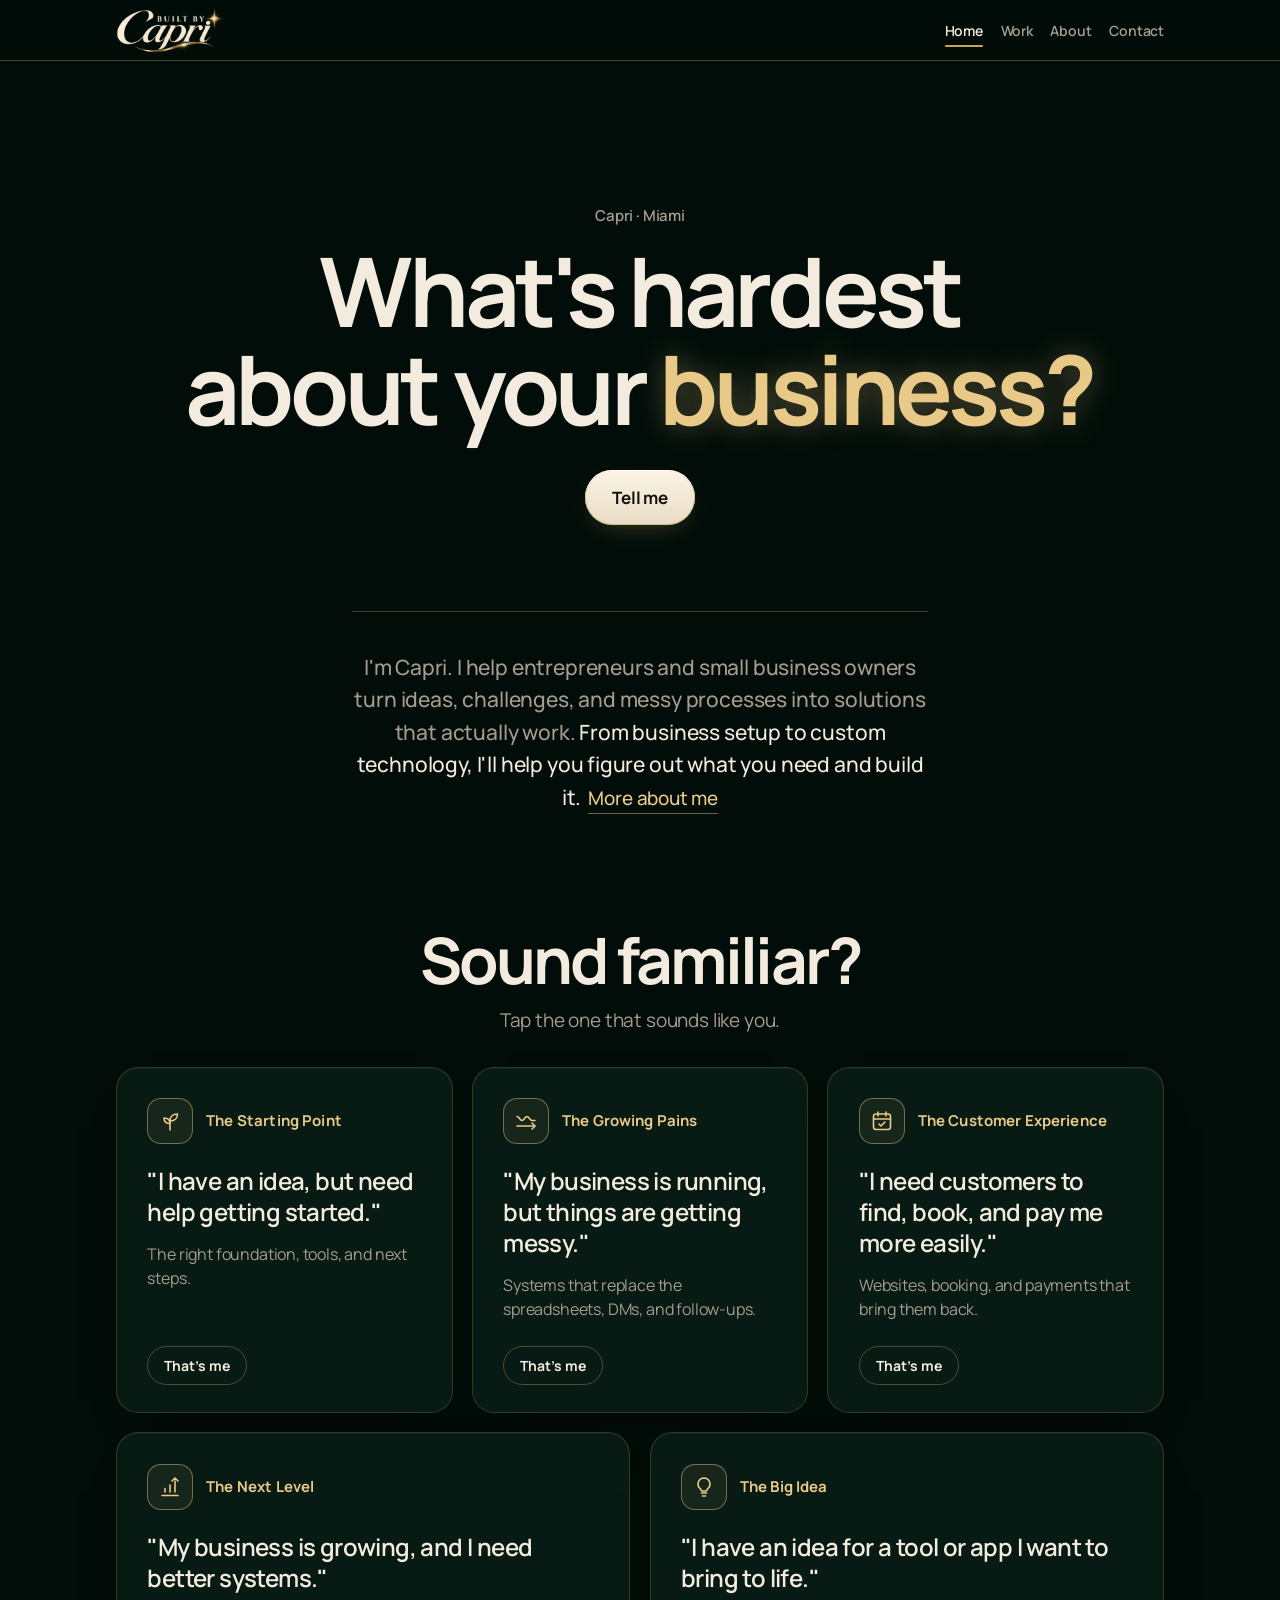
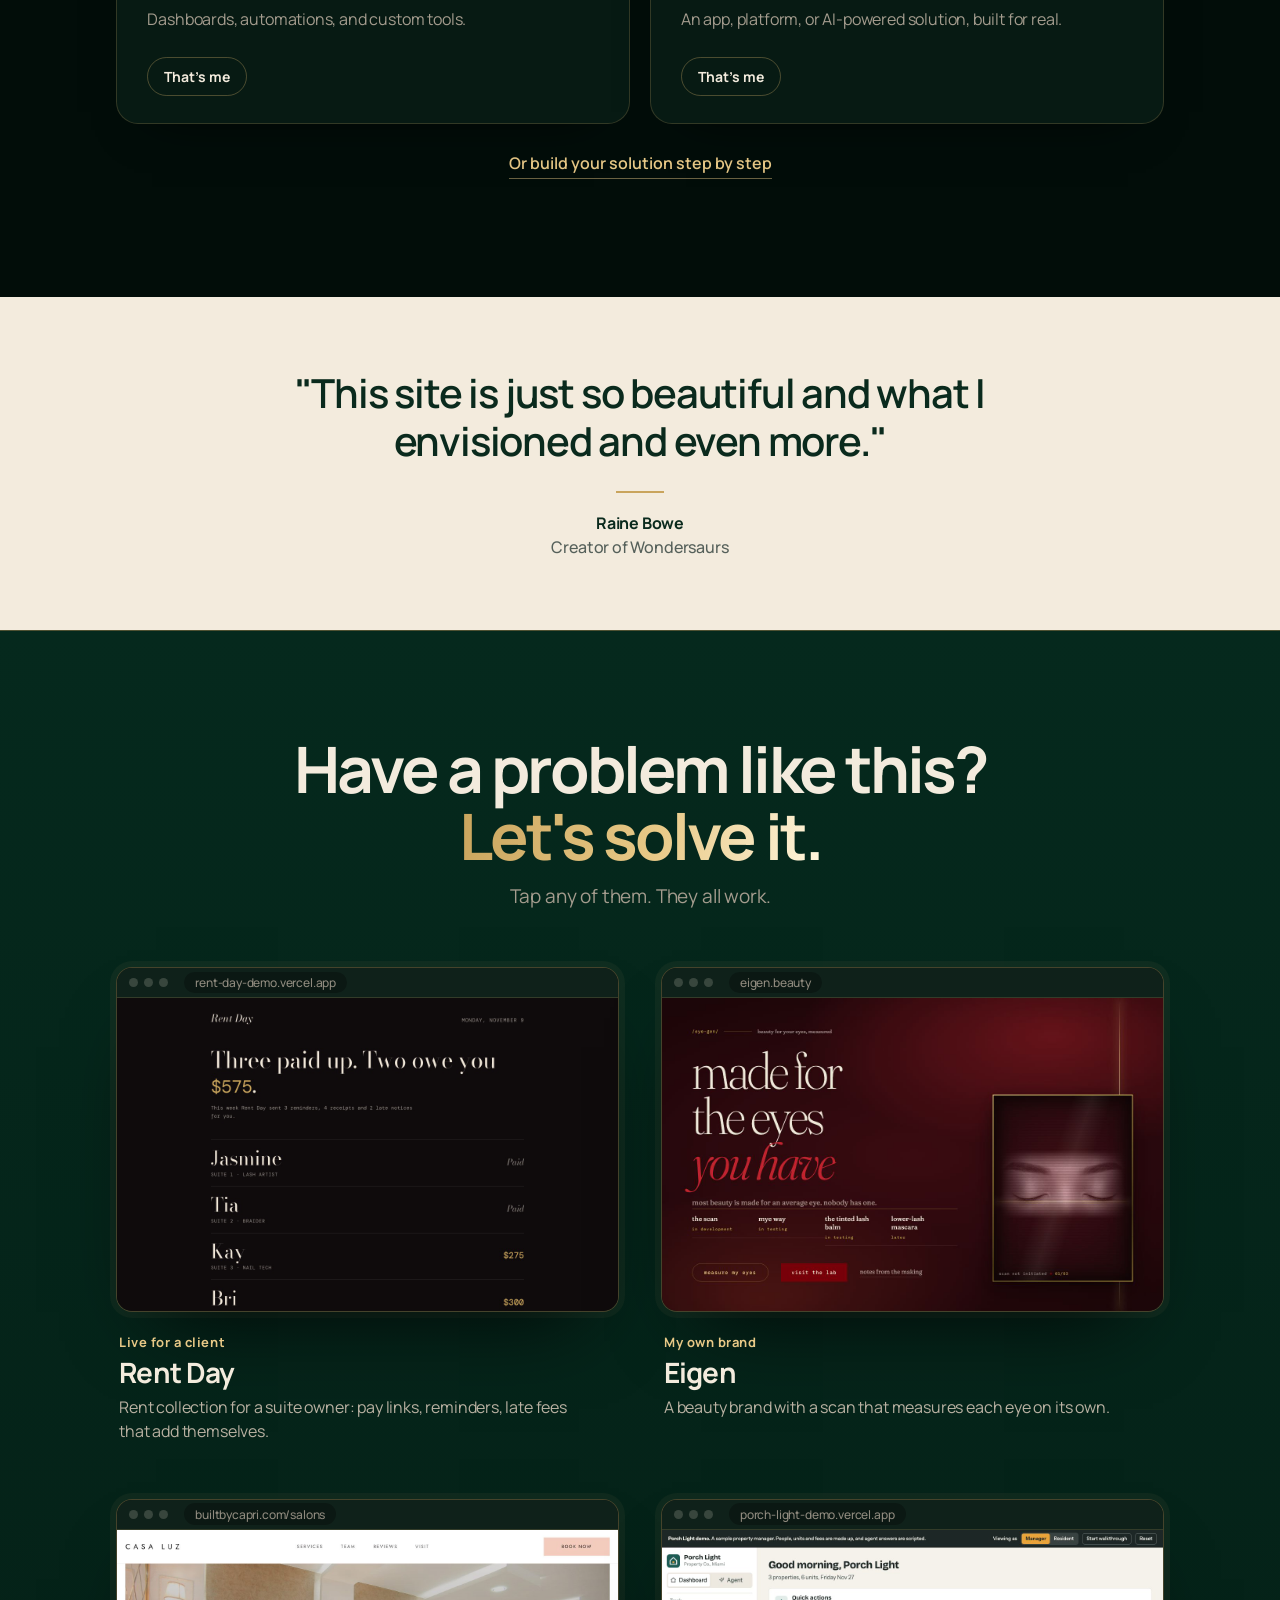
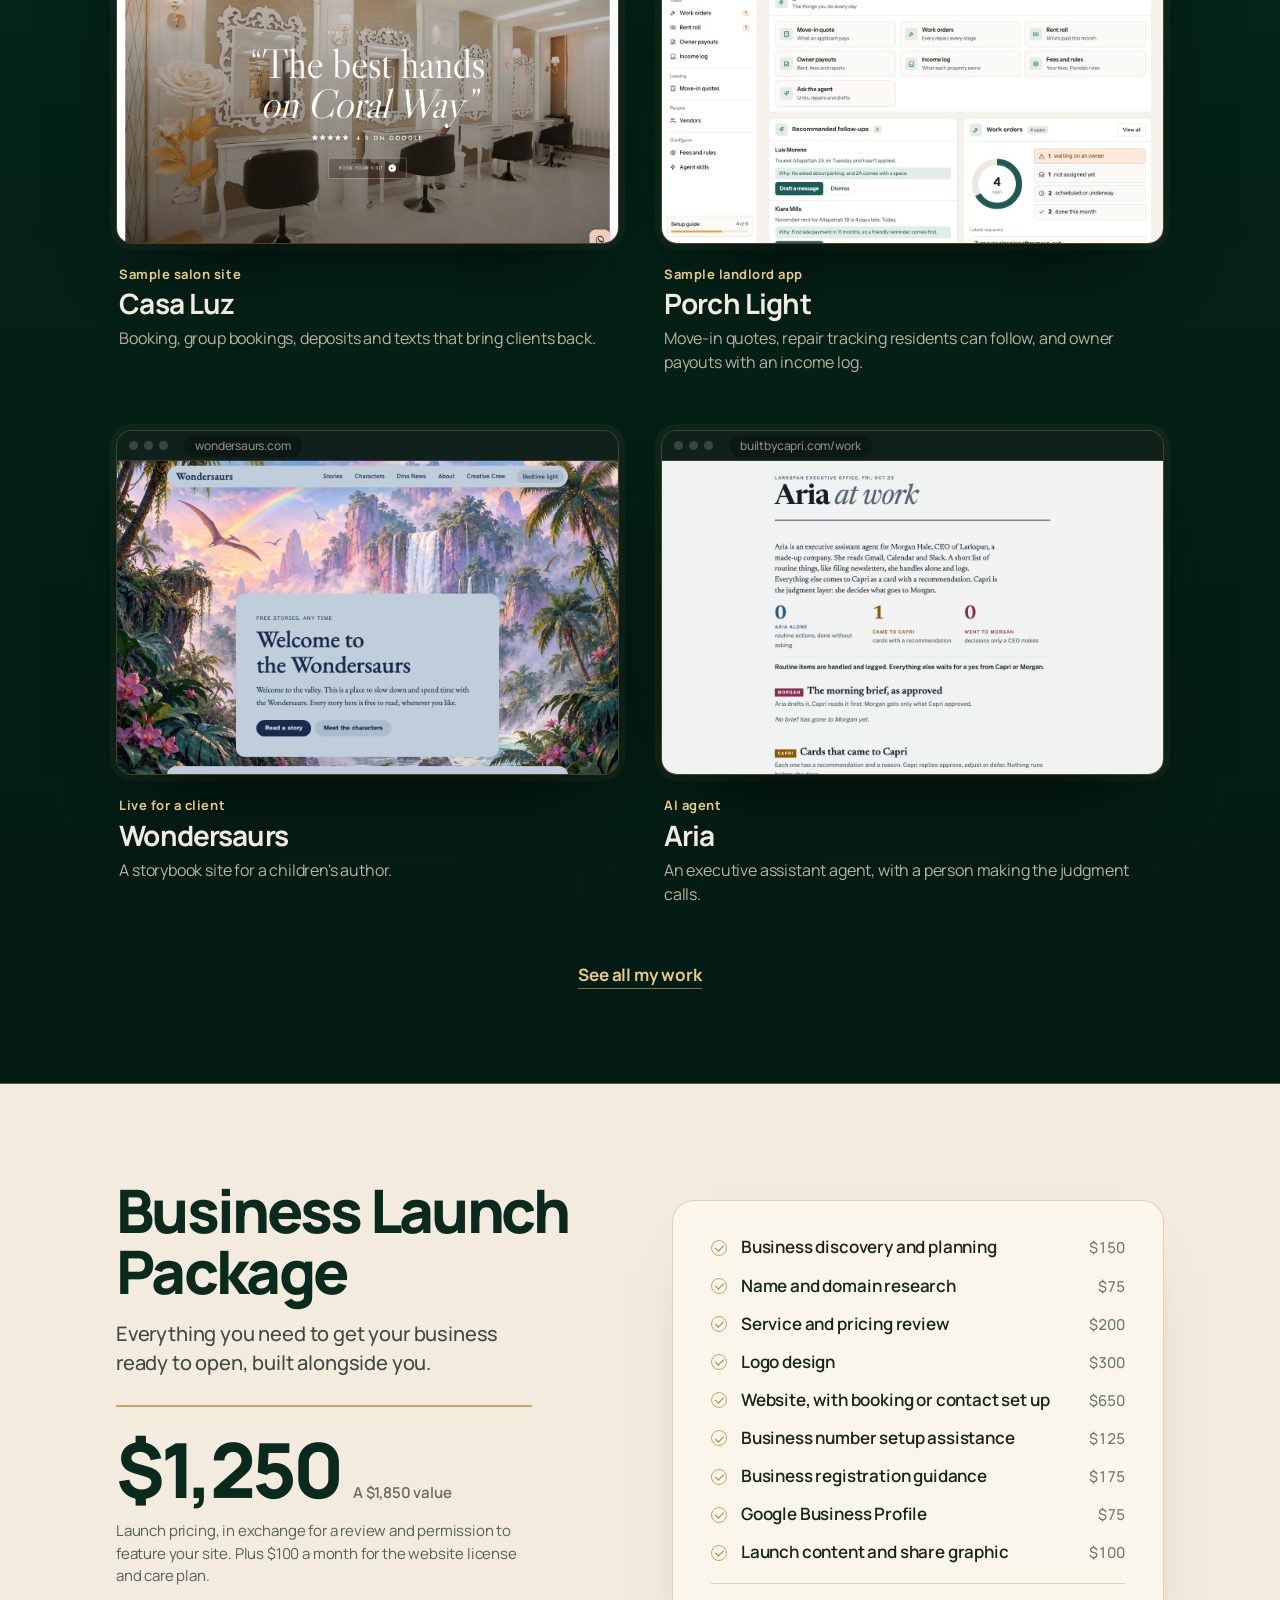
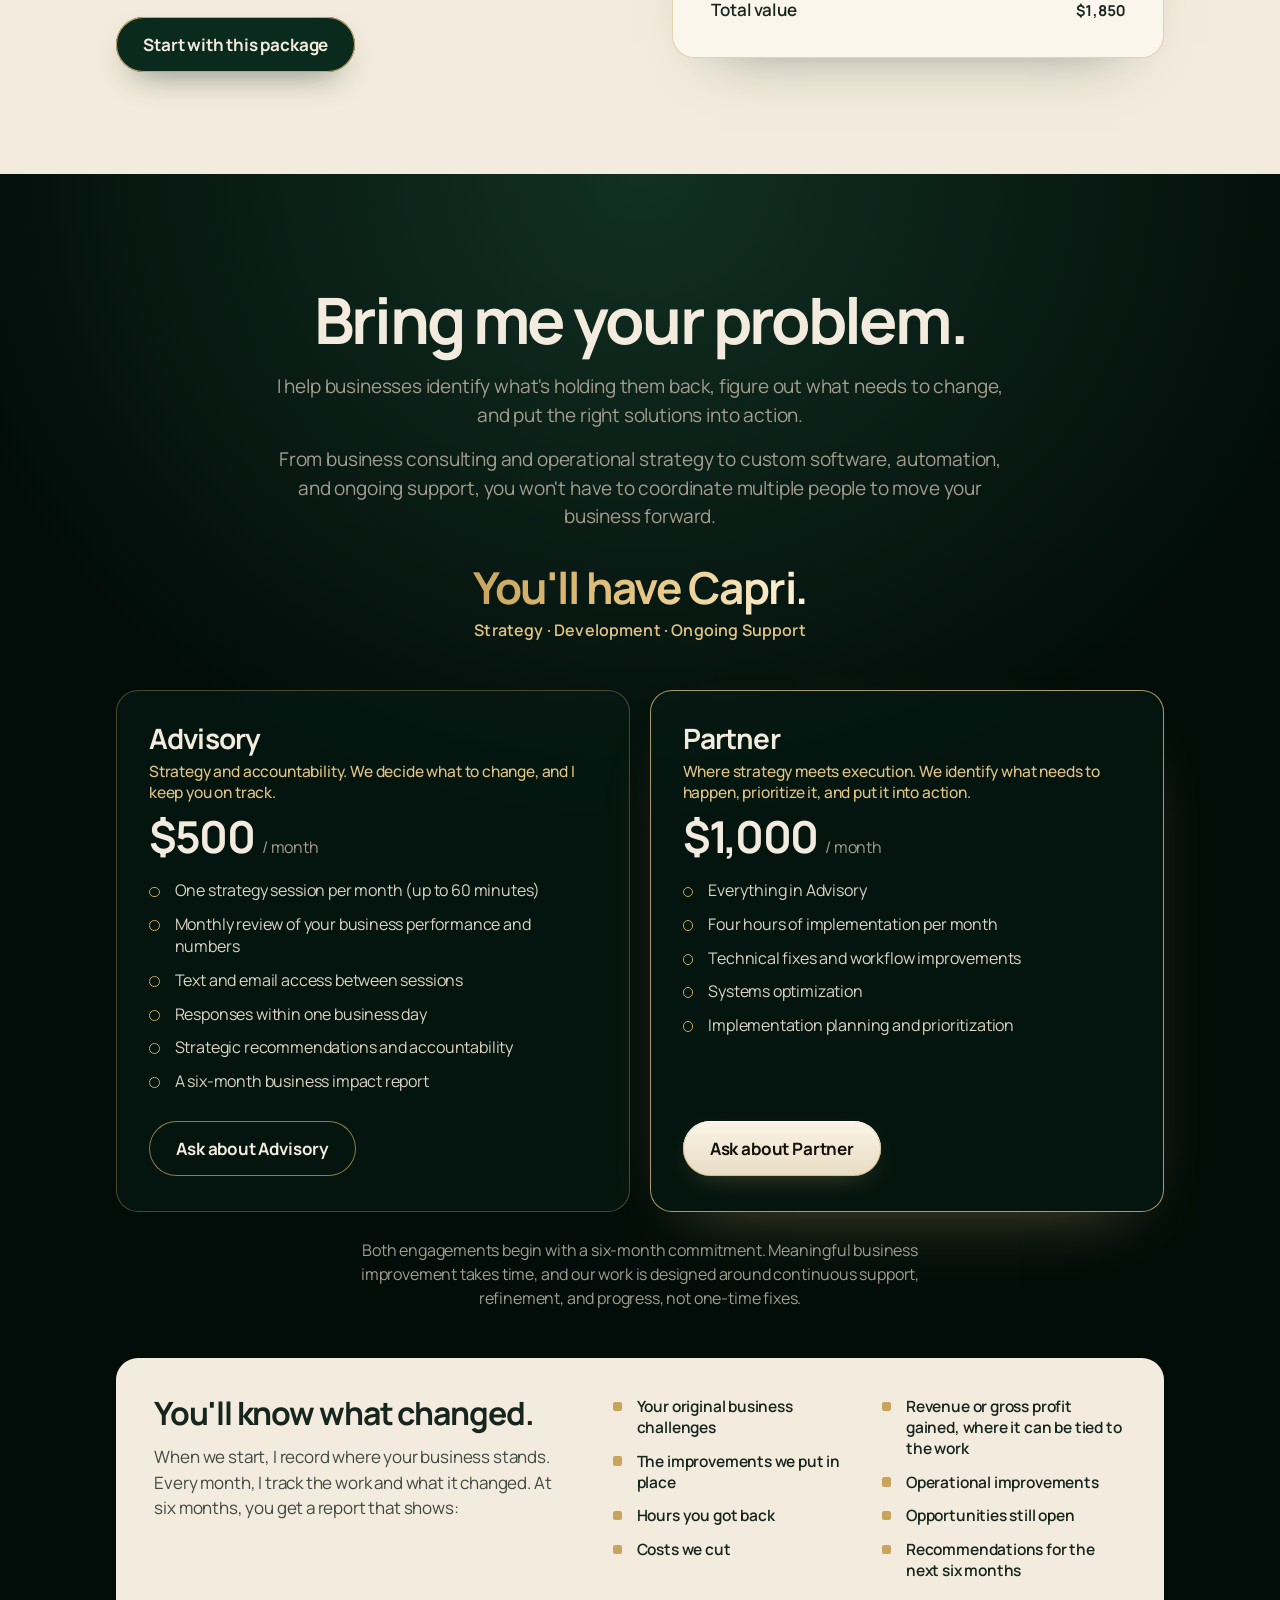
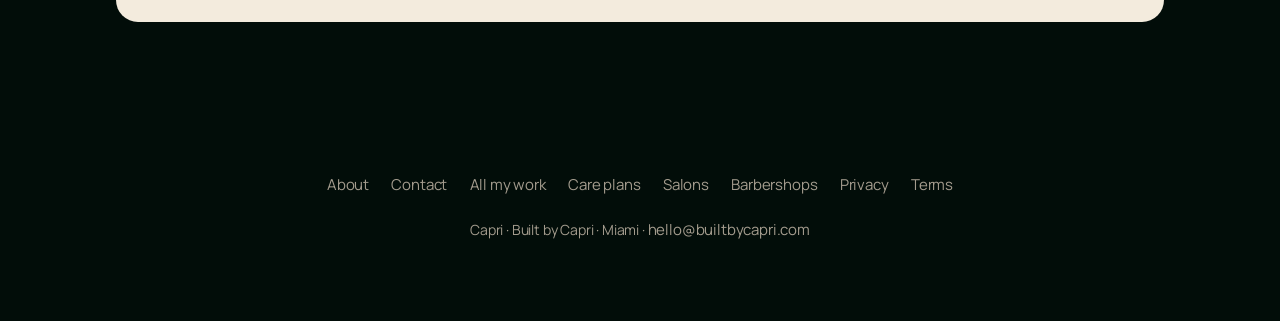
==== commit 4553f06a: "Retainers: her Advisory and Partner wording, business impact report, report list reads in columns" ====
--- a/index.html
+++ b/index.html
@@ -413,10 +413,11 @@
 .roi{margin-top:3rem;display:grid;grid-template-columns:minmax(0,.9fr) minmax(0,1.1fr);gap:2.4rem;align-items:start;background:#F3EBDD;color:#16261E;border-radius:22px;padding:2.4rem}
 .roi h3{font:700 32px/1.1 var(--sans);letter-spacing:-.035em;margin:0 0 .8rem}
 .roi-l p{margin:0;color:#3E4A43;font-size:17px;line-height:1.5}
-.roi ul{list-style:none;margin:0;padding:0;display:grid;grid-template-columns:1fr 1fr;gap:.8rem 1.4rem}
-.roi li{position:relative;padding-left:1.5rem;font:600 15.5px/1.35 var(--sans)}
+.roi ul{list-style:none;margin:0;padding:0;columns:2;column-gap:1.6rem}
+.roi li{position:relative;padding-left:1.5rem;font:600 15.5px/1.35 var(--sans);break-inside:avoid;margin:0 0 .8rem}
 .roi li::before{content:"";position:absolute;left:0;top:.35em;width:.6rem;height:.6rem;border-radius:2px;background:#C9A45C}
-@media (max-width:760px){.roi{grid-template-columns:1fr;padding:1.8rem 1.4rem;gap:1.4rem}.roi ul{grid-template-columns:1fr}.pitch p{font-size:17px}}
+@media (max-width:760px){.roi{grid-template-columns:1fr;padding:1.8rem 1.4rem;gap:1.4rem}.roi ul{columns:1}.pitch p{font-size:17px}}
+.tier-tag{margin:.45rem 0 0;color:#E2C383;font-size:15.5px;line-height:1.4;font-weight:500}
 </style>
 <script defer src="/_vercel/insights/script.js"></script>
 </head>
@@ -605,23 +606,25 @@
     <div class="tiers reveal">
       <div class="tier">
         <h3>Advisory</h3>
-        <p class="tier-price"><b>$500</b><span>a month</span></p>
+        <p class="tier-tag">Strategy and accountability. We decide what to change, and I keep you on track.</p>
+        <p class="tier-price"><b>$500</b><span>/ month</span></p>
         <ul>
-          <li>One strategy session a month, up to 60 minutes</li>
-          <li>A monthly review of your business performance and numbers</li>
+          <li>One strategy session per month (up to 60 minutes)</li>
+          <li>Monthly review of your business performance and numbers</li>
           <li>Text and email access between sessions</li>
-          <li>A first reply within one business day</li>
+          <li>Responses within one business day</li>
           <li>Strategic recommendations and accountability</li>
-          <li>Your six month ROI report</li>
+          <li>A six-month business impact report</li>
         </ul>
         <a class="btn ghostbtn" href="mailto:hello@builtbycapri.com?subject=Advisory">Ask about Advisory</a>
       </div>
       <div class="tier lead">
         <h3>Partner</h3>
-        <p class="tier-price"><b>$1,000</b><span>a month</span></p>
+        <p class="tier-tag">Where strategy meets execution. We identify what needs to happen, prioritize it, and put it into action.</p>
+        <p class="tier-price"><b>$1,000</b><span>/ month</span></p>
         <ul>
           <li>Everything in Advisory</li>
-          <li>Four hours of implementation a month</li>
+          <li>Four hours of implementation per month</li>
           <li>Technical fixes and workflow improvements</li>
           <li>Systems optimization</li>
           <li>Implementation planning and prioritization</li>
@@ -632,7 +635,7 @@
     <p class="commit reveal">Both engagements begin with a six-month commitment. Meaningful business improvement takes time, and our work is designed around continuous support, refinement, and progress, not one-time fixes.</p>
     <div class="roi reveal">
       <div class="roi-l">
-        <h3>You'll see what it was worth.</h3>
+        <h3>You'll know what changed.</h3>
         <p>When we start, I record where your business stands. Every month, I track the work and what it changed. At six months, you get a report that shows:</p>
       </div>
       <ul>
